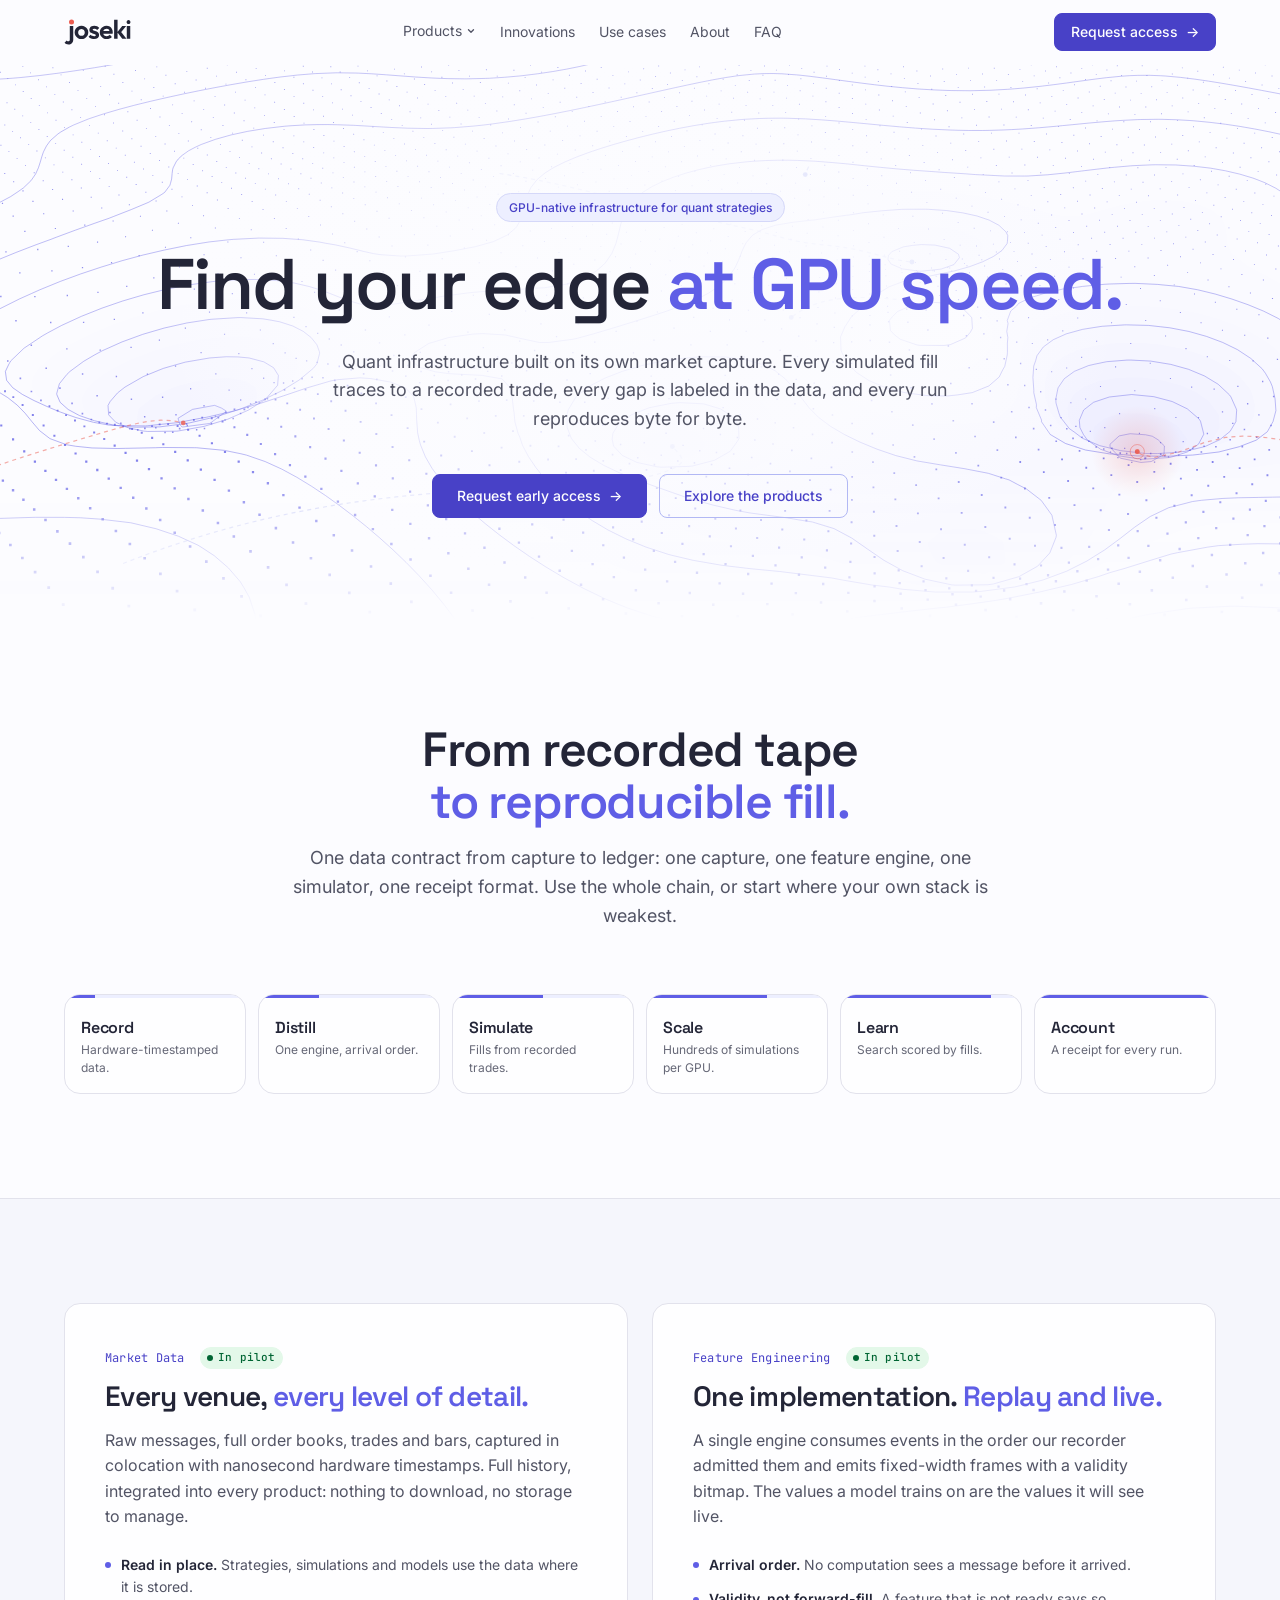
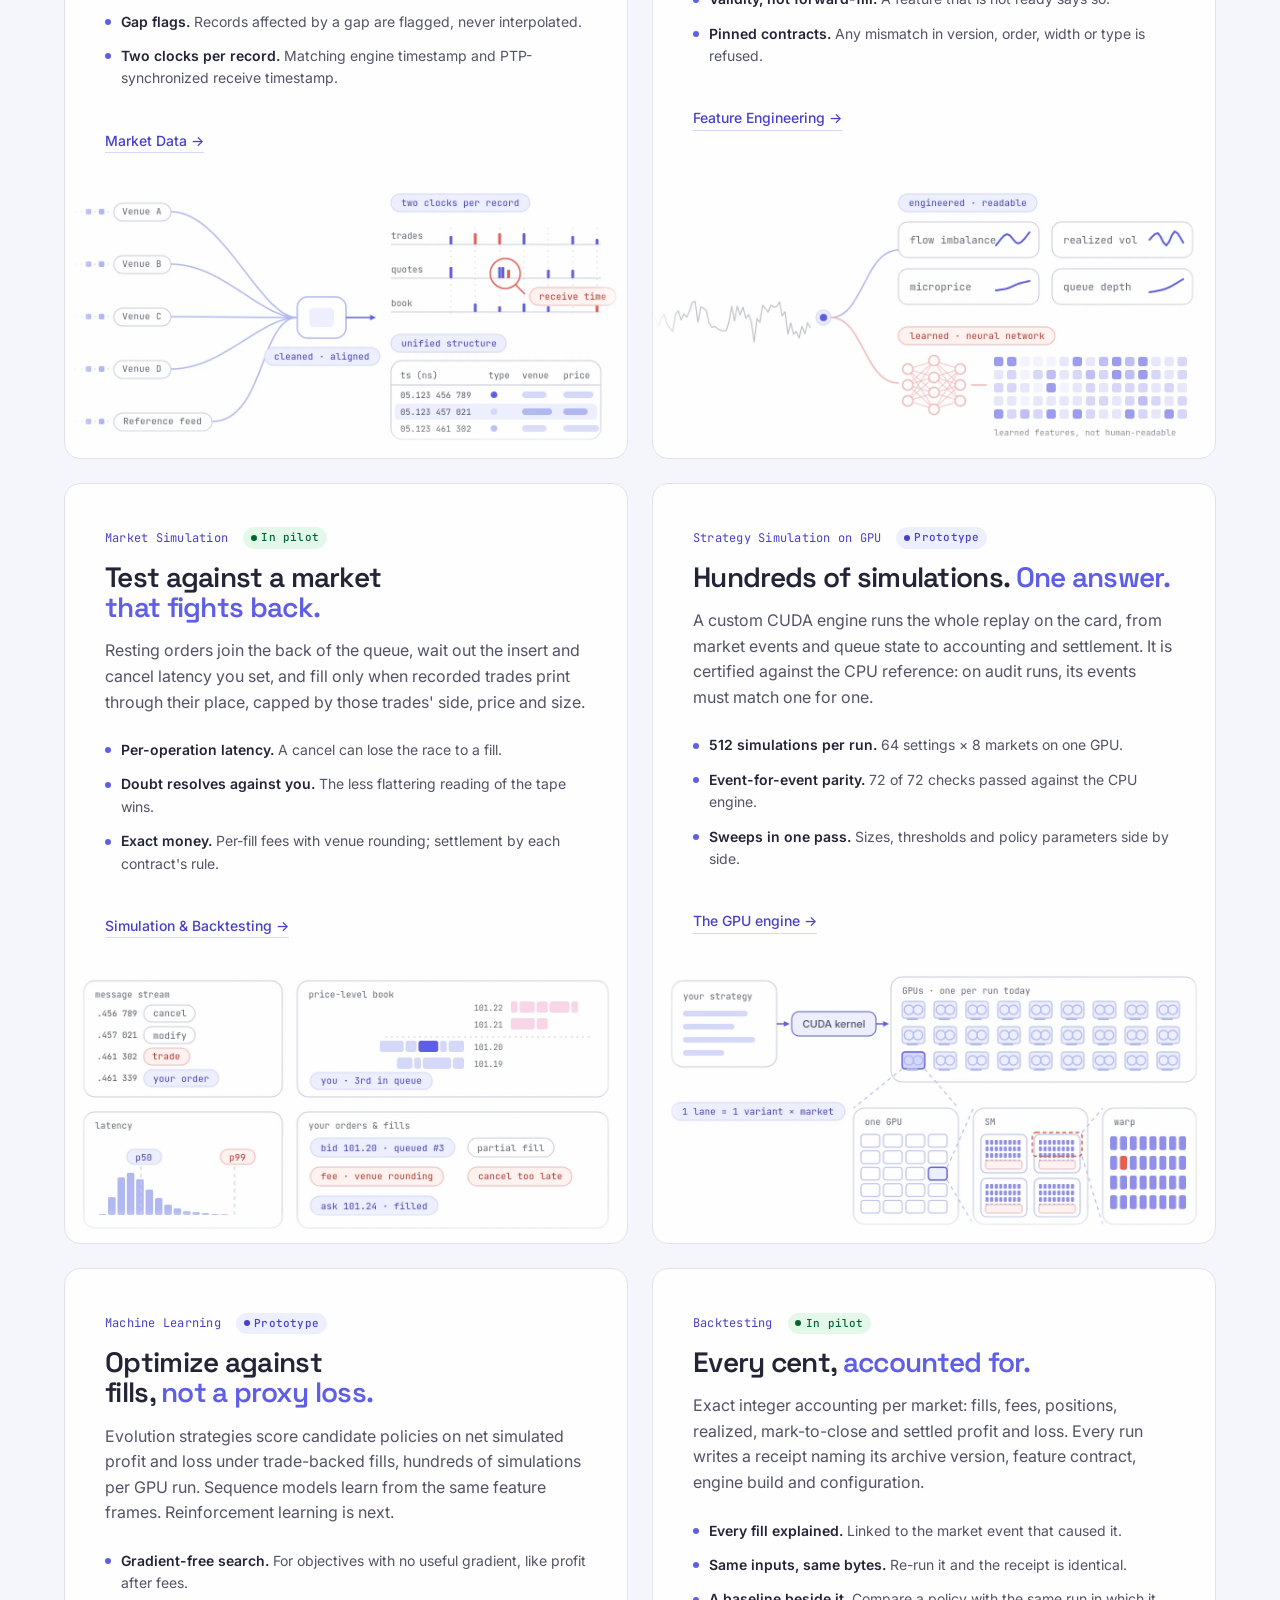
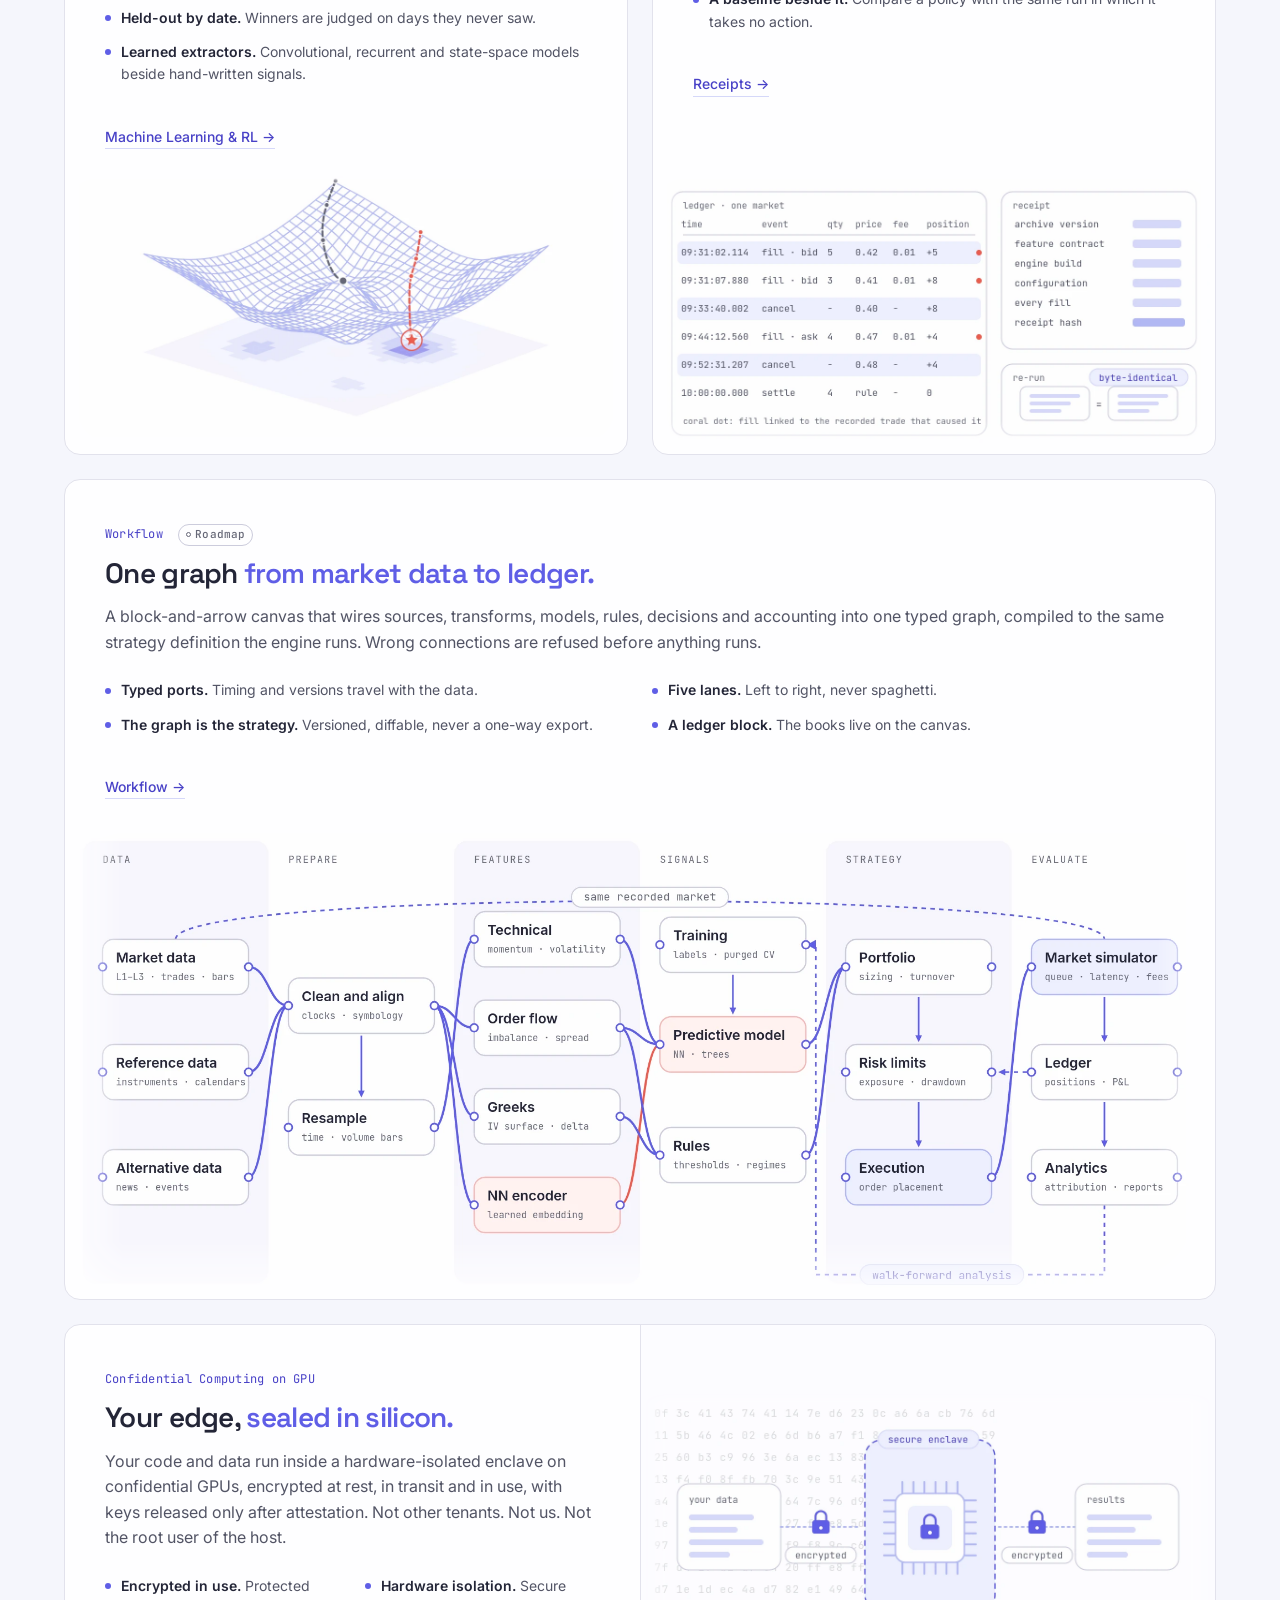
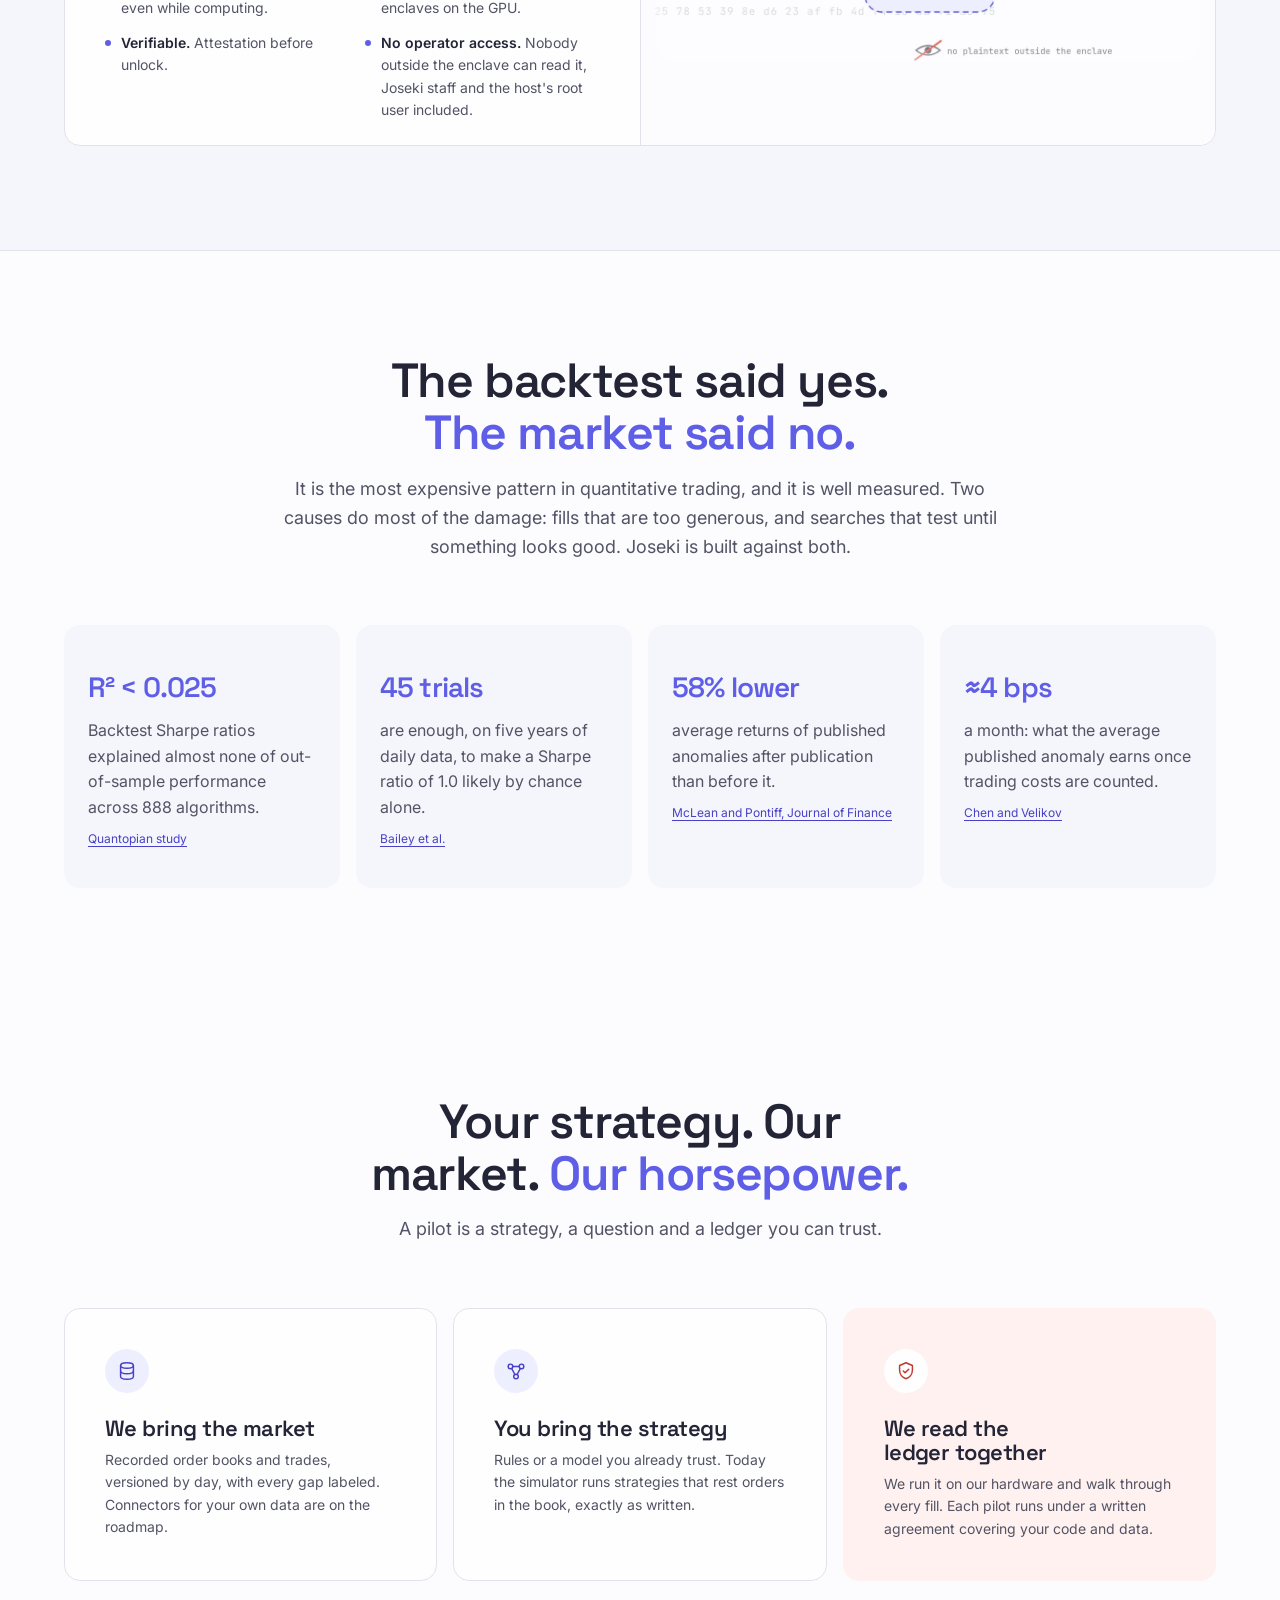
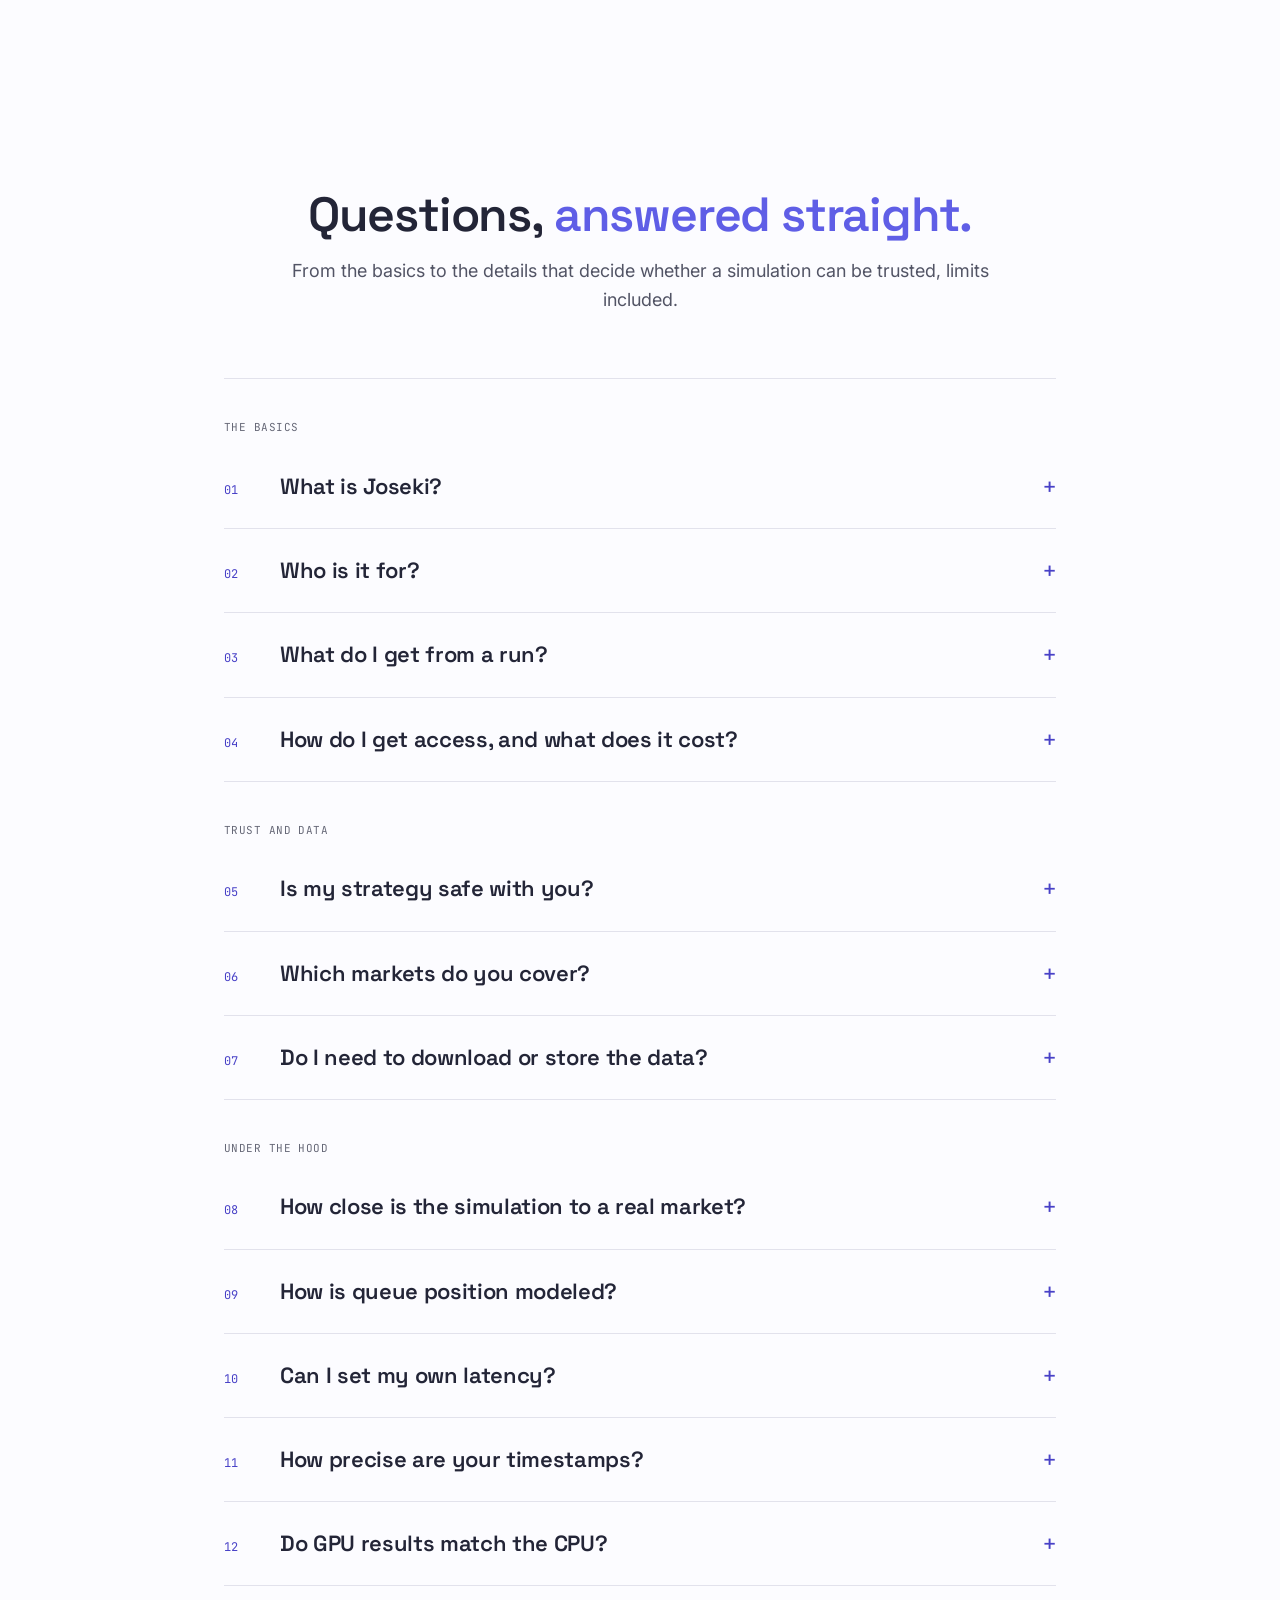
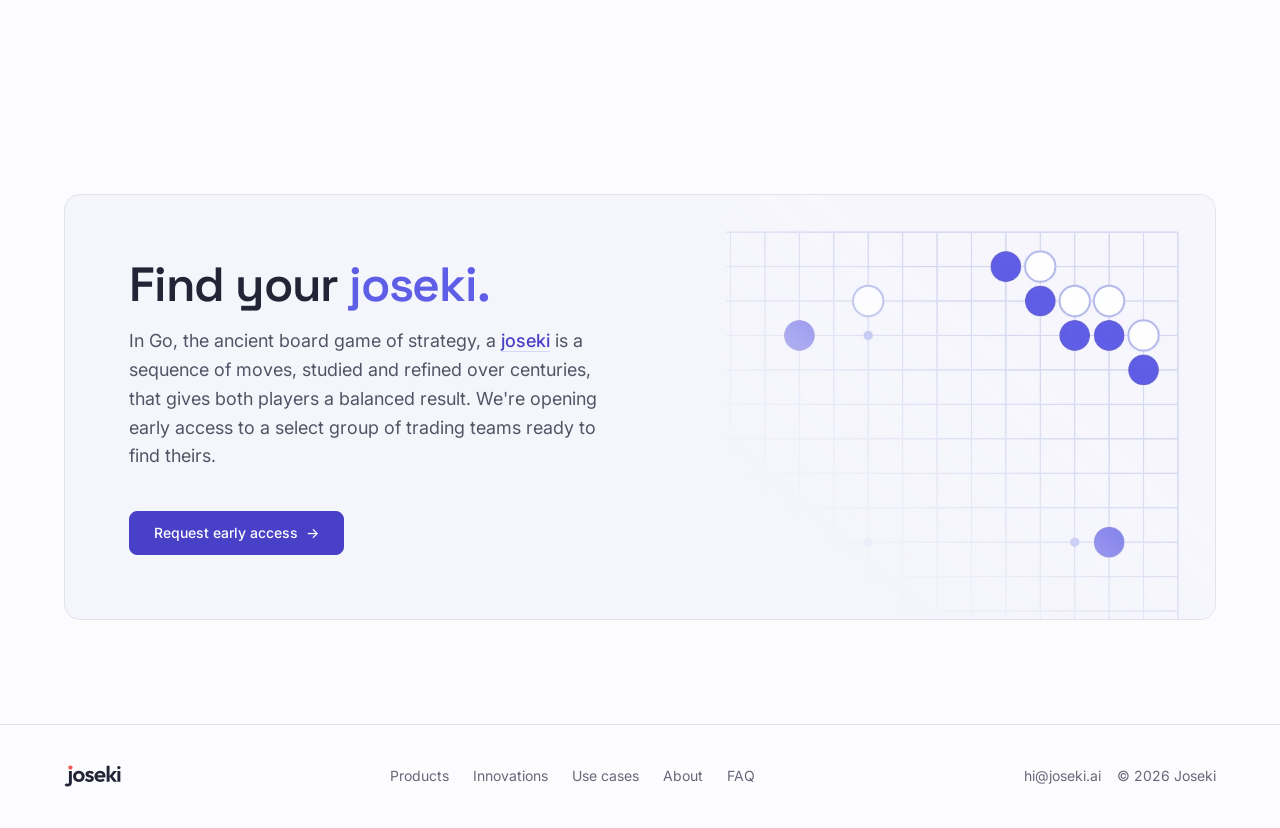
==== index.html @ 880a09c1 "Stylesheet and scripts carry version stamps so updates reach visitors at once" ====
<!DOCTYPE html>
<!-- Joseki marketing owns this static page. Local assets and navigation lead to
     the other site pages and an early-access email; no backend, account data, or trading. -->
<html lang="en">
<head>
  <meta charset="UTF-8" />
  <meta name="viewport" content="width=device-width, initial-scale=1" />
  <meta name="robots" content="noarchive" />
  <title>Joseki — Find your edge at GPU speed</title>
  <meta name="description" content="Quant infrastructure built on its own market capture. Every simulated fill traces to a recorded trade, every gap is labeled in the data, and every run reproduces byte for byte." />
  <link rel="preconnect" href="https://fonts.googleapis.com" />
  <link rel="preconnect" href="https://fonts.gstatic.com" crossorigin />
  <link rel="stylesheet" href="https://fonts.googleapis.com/css2?family=Space+Grotesk:wght@500;600;700&family=Inter:wght@400;500;600&family=JetBrains+Mono:wght@400;500&display=swap" />
  <link rel="stylesheet" href="/css/styles.css?v=44cb8eff" />
  <link rel="icon" href="/img/favicon-32.png?v=bb30afc0" sizes="32x32" type="image/png" />
  <link rel="icon" href="/img/favicon.svg?v=612ca15e" type="image/svg+xml" />
  <link rel="apple-touch-icon" href="/img/apple-touch-icon.png?v=7920d79d" />
</head>
<body>
  <header class="nav" id="nav" data-scrolled="false">
    <div class="wrap nav__row">
      <a class="brand" href="/" aria-label="Joseki home">
        <img class="brand__logo" src="/img/logo.svg?v=16c0c2ed" alt="Joseki" width="67" height="26" />
      </a>
      <nav aria-label="Primary">
        <ul class="nav__links" id="primaryLinks">
          <li class="nav__group" id="productsGroup">
            <button class="nav__menubtn" type="button" id="productsButton" aria-expanded="false" aria-controls="productsMenu">Products <svg class="nav__chev" viewBox="0 0 12 12" aria-hidden="true"><path d="M3 4.5l3 3 3-3"/></svg></button>
            <div class="nav__panel" id="productsMenu">
              <div class="nav__groups">
              <div class="nav__grp">
                <span class="nav__grphead">Data</span>
                <ul class="nav__sub">
                  <li><a href="/products/market-data/"><strong>Market Data</strong><span>Colocated capture, nanosecond timestamps, full history, integrated</span></a></li>
                </ul>
              </div>
              <div class="nav__grp nav__grp--engine">
                <span class="nav__grphead">Quant engine <span class="grptag">Innovations</span></span>
                <ul class="nav__sub">
                  <li><a href="/products/feature-engineering/"><strong>Feature Engineering</strong><span>Feature library, option analytics, learned features</span></a></li>
                  <li><a href="/products/simulation/"><strong>Simulation &amp; Backtesting</strong><span>Event-driven and order book simulation on CPU and GPU</span></a></li>
                  <li><a href="/products/machine-learning/"><strong>Machine Learning &amp; RL</strong><span>Managed training, search and RL environments</span></a></li>
                  <li><a href="/products/workflow/"><strong>Workflow</strong><span>Strategy pipelines as typed, versioned graphs</span></a></li>
                </ul>
              </div>
              </div>
              <a class="nav__all" href="/products/">All products <span class="arrow" aria-hidden="true">→</span></a>
            </div>
          </li>
          <li><a href="/innovations/">Innovations</a></li>
          <li><a href="/use-cases/">Use cases</a></li>
          <li><a href="/about/">About</a></li>
          <li><a href="/#faq">FAQ</a></li>
        </ul>
      </nav>
      <div class="nav__cta">
        <a class="btn btn--sm" href="/access/">Request access <span class="arrow" aria-hidden="true">→</span></a>
        <button class="nav__toggle" type="button" aria-label="Open menu" aria-expanded="false" aria-controls="primaryLinks" id="navToggle">
          <svg width="20" height="20" viewBox="0 0 24 24" fill="none" aria-hidden="true"><path d="M3 6h18M3 12h18M3 18h18" stroke="currentColor" stroke-width="1.8" stroke-linecap="round"/></svg>
        </button>
      </div>
    </div>
  </header>

  <main id="top">
    <!-- Hero · statement over a full-bleed background -->
    <section class="hero">
      <div class="hero__bg" aria-hidden="true"><img src="/img/herobg.webp?v=e2d26653" alt="" width="2000" height="1000" fetchpriority="high" decoding="async" /></div>
      <div class="wrap hero__text">
        <span class="badge">GPU-native infrastructure for quant strategies</span>
        <h1 class="hero__title">Find your edge <span class="hl">at GPU speed.</span></h1>
        <p class="hero__lede">Quant infrastructure built on its own market capture. Every simulated fill traces to a recorded trade, every gap is labeled in the data, and every run reproduces byte for byte.</p>
        <div class="hero__actions">
          <a class="btn" href="/access/">Request early access <span class="arrow" aria-hidden="true">→</span></a>
          <a class="btn btn--ghost" href="/products/">Explore the products</a>
        </div>
      </div>
    </section>

    <!-- How it works · boxed progress rail -->
    <section class="section wrap" id="journey">
      <div class="head">
        <h2>From recorded tape <span class="hl">to reproducible fill.</span></h2>
        <p>One data contract from capture to ledger: one capture, one feature engine, one simulator, one receipt format. Use the whole chain, or start where your own stack is weakest.</p>
      </div>
      <ol class="rail">
        <li class="rail__step"><a href="#data"><h3>Record</h3><p>Hardware-timestamped data.</p></a></li>
        <li class="rail__step"><a href="#features"><h3>Distill</h3><p>One engine, arrival order.</p></a></li>
        <li class="rail__step"><a href="#simulation"><h3>Simulate</h3><p>Fills from recorded trades.</p></a></li>
        <li class="rail__step"><a href="#strategy-gpu"><h3>Scale</h3><p>Hundreds of simulations per GPU.</p></a></li>
        <li class="rail__step"><a href="#learning"><h3>Learn</h3><p>Search scored by fills.</p></a></li>
        <li class="rail__step"><a href="#backtesting"><h3>Account</h3><p>A receipt for every run.</p></a></li>
      </ol>
    </section>

    <!-- Stages · bento of illustrated cards on a lavender band -->
    <section class="band" aria-label="Each step in detail">
      <div class="wrap bento">
        <article class="card card--6" id="data">
          <div class="card__text">
            <span class="card__label">Market Data <span class="chip chip--ready">In pilot</span></span>
            <h3>Every venue, <span class="hl">every level of detail.</span></h3>
            <p>Raw messages, full order books, trades and bars, captured in colocation with nanosecond hardware timestamps. Full history, integrated into every product: nothing to download, no storage to manage.</p>
            <ul class="points">
              <li><strong>Read in place.</strong> Strategies, simulations and models use the data where it is stored.</li>
              <li><strong>Gap flags.</strong> Records affected by a gap are flagged, never interpolated.</li>
              <li><strong>Two clocks per record.</strong> Matching engine timestamp and PTP-synchronized receive timestamp.</li>
            </ul>
            <p class="story__links"><a class="textlink" href="/products/market-data/">Market Data →</a></p>
          </div>
          <div class="card__art"><img src="/img/data.webp?v=cf436c7c" alt="" width="1200" height="600" loading="lazy" decoding="async" /></div>
        </article>

        <article class="card card--6" id="features">
          <div class="card__text">
            <span class="card__label">Feature Engineering <span class="chip chip--ready">In pilot</span></span>
            <h3>One implementation. <span class="hl">Replay and live.</span></h3>
            <p>A single engine consumes events in the order our recorder admitted them and emits fixed-width frames with a validity bitmap. The values a model trains on are the values it will see live.</p>
            <ul class="points">
              <li><strong>Arrival order.</strong> No computation sees a message before it arrived.</li>
              <li><strong>Validity, not forward-fill.</strong> A feature that is not ready says so.</li>
              <li><strong>Pinned contracts.</strong> Any mismatch in version, order, width or type is refused.</li>
            </ul>
            <p class="story__links"><a class="textlink" href="/products/feature-engineering/">Feature Engineering →</a></p>
          </div>
          <div class="card__art"><img src="/img/features.webp?v=06950886" alt="" width="1200" height="600" loading="lazy" decoding="async" /></div>
        </article>

        <article class="card card--6" id="simulation">
          <div class="card__text">
            <span class="card__label">Market Simulation <span class="chip chip--ready">In pilot</span></span>
            <h3>Test against a market <span class="hl">that fights back.</span></h3>
            <p>Resting orders join the back of the queue, wait out the insert and cancel latency you set, and fill only when recorded trades print through their place, capped by those trades' side, price and size.</p>
            <ul class="points">
              <li><strong>Per-operation latency.</strong> A cancel can lose the race to a fill.</li>
              <li><strong>Doubt resolves against you.</strong> The less flattering reading of the tape wins.</li>
              <li><strong>Exact money.</strong> Per-fill fees with venue rounding; settlement by each contract's rule.</li>
            </ul>
            <p class="story__links"><a class="textlink" href="/products/simulation/">Simulation &amp; Backtesting →</a></p>
          </div>
          <div class="card__art"><img src="/img/simulation.webp?v=7105caaf" alt="" width="1200" height="600" loading="lazy" decoding="async" /></div>
        </article>

        <article class="card card--6" id="strategy-gpu">
          <div class="card__text">
            <span class="card__label">Strategy Simulation on GPU <span class="chip chip--proto">Prototype</span></span>
            <h3>Hundreds of simulations. <span class="hl">One answer.</span></h3>
            <p>A custom CUDA engine runs the whole replay on the card, from market events and queue state to accounting and settlement. It is certified against the CPU reference: on audit runs, its events must match one for one.</p>
            <ul class="points">
              <li><strong>512 simulations per run.</strong> 64 settings × 8 markets on one GPU.</li>
              <li><strong>Event-for-event parity.</strong> 72 of 72 checks passed against the CPU engine.</li>
              <li><strong>Sweeps in one pass.</strong> Sizes, thresholds and policy parameters side by side.</li>
            </ul>
            <p class="story__links"><a class="textlink" href="/products/simulation/#speed">The GPU engine →</a></p>
          </div>
          <div class="card__art"><img src="/img/gpu.webp?v=807cf720" alt="" width="1200" height="600" loading="lazy" decoding="async" /></div>
        </article>

        <article class="card card--6" id="learning">
          <div class="card__text">
            <span class="card__label">Machine Learning <span class="chip chip--proto">Prototype</span></span>
            <h3>Optimize against fills, <span class="hl">not a proxy loss.</span></h3>
            <p>Evolution strategies score candidate policies on net simulated profit and loss under trade-backed fills, hundreds of simulations per GPU run. Sequence models learn from the same feature frames. Reinforcement learning is next.</p>
            <ul class="points">
              <li><strong>Gradient-free search.</strong> For objectives with no useful gradient, like profit after fees.</li>
              <li><strong>Held-out by date.</strong> Winners are judged on days they never saw.</li>
              <li><strong>Learned extractors.</strong> Convolutional, recurrent and state-space models beside hand-written signals.</li>
            </ul>
            <p class="story__links"><a class="textlink" href="/products/machine-learning/">Machine Learning &amp; RL →</a></p>
          </div>
          <div class="card__art"><img src="/img/learning.webp?v=104b4513" alt="" width="1200" height="600" loading="lazy" decoding="async" /></div>
        </article>

        <article class="card card--6" id="backtesting">
          <div class="card__text">
            <span class="card__label">Backtesting <span class="chip chip--ready">In pilot</span></span>
            <h3>Every cent, <span class="hl">accounted for.</span></h3>
            <p>Exact integer accounting per market: fills, fees, positions, realized, mark-to-close and settled profit and loss. Every run writes a receipt naming its archive version, feature contract, engine build and configuration.</p>
            <ul class="points">
              <li><strong>Every fill explained.</strong> Linked to the market event that caused it.</li>
              <li><strong>Same inputs, same bytes.</strong> Re-run it and the receipt is identical.</li>
              <li><strong>A baseline beside it.</strong> Compare a policy with the same run in which it takes no action.</li>
            </ul>
            <p class="story__links"><a class="textlink" href="/products/simulation/#accounting">Receipts →</a></p>
          </div>
          <div class="card__art"><img src="/img/backtest.webp?v=d7bbd80a" alt="" width="1200" height="600" loading="lazy" decoding="async" /></div>
        </article>

        <article class="card card--12" id="workflow">
          <div class="card__text">
            <span class="card__label">Workflow <span class="chip chip--roadmap">Roadmap</span></span>
            <h3>One graph <span class="hl">from market data to ledger.</span></h3>
            <p>A block-and-arrow canvas that wires sources, transforms, models, rules, decisions and accounting into one typed graph, compiled to the same strategy definition the engine runs. Wrong connections are refused before anything runs.</p>
            <ul class="points points--2">
              <li><strong>Typed ports.</strong> Timing and versions travel with the data.</li>
              <li><strong>Five lanes.</strong> Left to right, never spaghetti.</li>
              <li><strong>The graph is the strategy.</strong> Versioned, diffable, never a one-way export.</li>
              <li><strong>A ledger block.</strong> The books live on the canvas.</li>
            </ul>
            <p class="story__links"><a class="textlink" href="/products/workflow/">Workflow →</a></p>
          </div>
          <div class="card__art"><img src="/img/workflow.webp?v=5da1338d" alt="" width="2080" height="860" loading="lazy" decoding="async" /></div>
        </article>

        <article class="card card--12 card--split" id="security">
          <div class="card__text">
            <span class="card__label">Confidential Computing on GPU</span>
            <h3>Your edge, <span class="hl">sealed in silicon.</span></h3>
            <p>Your code and data run inside a hardware-isolated enclave on confidential GPUs, encrypted at rest, in transit and in use, with keys released only after attestation. Not other tenants. Not us. Not the root user of the host.</p>
            <ul class="points points--2">
              <li><strong>Encrypted in use.</strong> Protected even while computing.</li>
              <li><strong>Hardware isolation.</strong> Secure enclaves on the GPU.</li>
              <li><strong>Verifiable.</strong> Attestation before unlock.</li>
              <li><strong>No operator access.</strong> Nobody outside the enclave can read it, Joseki staff and the host's root user included.</li>
            </ul>
          </div>
          <div class="card__art"><img src="/img/secure.webp?v=973bf982" alt="" width="1200" height="600" loading="lazy" decoding="async" /></div>
        </article>
      </div>
    </section>

    <!-- Why backtests flatter · third-party evidence plus our own measurement -->
    <section class="section wrap" id="difference">
      <div class="head">
        <h2>The backtest said yes. <span class="hl">The market said no.</span></h2>
        <p>It is the most expensive pattern in quantitative trading, and it is well measured. Two causes do most of the damage: fills that are too generous, and searches that test until something looks good. Joseki is built against both.</p>
      </div>
      <dl class="facts facts--evidence">
        <div class="fact"><dt>R² &lt; 0.025</dt><dd>Backtest Sharpe ratios explained almost none of out-of-sample performance across 888 algorithms. <small><a href="https://quantpedia.com/quantopians-academic-paper-about-in-vs-out-of-sample-performance-of-trading-alg/">Quantopian study</a></small></dd></div>
        <div class="fact"><dt>45 trials</dt><dd>are enough, on five years of daily data, to make a Sharpe ratio of 1.0 likely by chance alone. <small><a href="https://www.davidhbailey.com/dhbpapers/overfit-tools-at.pdf">Bailey et al.</a></small></dd></div>
        <div class="fact"><dt>58% lower</dt><dd>average returns of published anomalies after publication than before it. <small><a href="https://doi.org/10.1111/jofi.12365">McLean and Pontiff, Journal of Finance</a></small></dd></div>
        <div class="fact"><dt>≈4 bps</dt><dd>a month: what the average published anomaly earns once trading costs are counted. <small><a href="https://www.federalreserve.gov/econres/feds/zeroing-in-on-the-expected-returns-of-anomalies.htm">Chen and Velikov</a></small></dd></div>
      </dl>
    </section>

    <!-- How a pilot works · three entry cards -->
    <section class="section wrap" id="byo">
      <div class="head">
        <h2>Your strategy. Our market. <span class="hl">Our horsepower.</span></h2>
        <p>A pilot is a strategy, a question and a ledger you can trust.</p>
      </div>
      <div class="entries">
        <div class="entry">
          <span class="entry__icon" aria-hidden="true">
            <svg viewBox="0 0 24 24"><ellipse cx="12" cy="6" rx="7" ry="3"/><path d="M5 6v12c0 1.7 3.1 3 7 3s7-1.3 7-3V6"/><path d="M5 12c0 1.7 3.1 3 7 3s7-1.3 7-3"/></svg>
          </span>
          <h3>We bring the market</h3>
          <p>Recorded order books and trades, versioned by day, with every gap labeled. Connectors for your own data are on the roadmap.</p>
        </div>
        <div class="entry">
          <span class="entry__icon" aria-hidden="true">
            <svg viewBox="0 0 24 24"><circle cx="6" cy="7" r="2.5"/><circle cx="18" cy="7" r="2.5"/><circle cx="12" cy="18" r="2.5"/><path d="M8.5 7h7M7.2 9.2l3.6 6.6M16.8 9.2l-3.6 6.6"/></svg>
          </span>
          <h3>You bring the strategy</h3>
          <p>Rules or a model you already trust. Today the simulator runs strategies that rest orders in the book, exactly as written.</p>
        </div>
        <div class="entry entry--warm">
          <span class="entry__icon" aria-hidden="true">
            <svg viewBox="0 0 24 24"><path d="M12 3l7 3v5c0 4.5-3 8.3-7 9.5-4-1.2-7-5-7-9.5V6z"/><path d="M9 12l2 2 4-4"/></svg>
          </span>
          <h3>We read the ledger together</h3>
          <p>We run it on our hardware and walk through every fill. Each pilot runs under a written agreement covering your code and data.</p>
        </div>
      </div>
    </section>

    <!-- FAQ · conversational, basic to advanced -->
    <section class="section wrap" id="faq">
      <div class="head">
        <h2>Questions, <span class="hl">answered straight.</span></h2>
        <p>From the basics to the details that decide whether a simulation can be trusted, limits included.</p>
      </div>
      <div class="faq">
        <span class="faq__level">The basics</span>
        <details>
          <summary>What is Joseki?</summary>
          <div class="faq__a">
            <p>Infrastructure for building and testing trading strategies: market data captured in colocation, a feature library, a market simulator configurable from the order book to daily bars, and managed machine learning, connected in one workflow.</p>
            <p>Joseki is software. We do not manage money, give investment advice or trade on customers' behalf.</p>
          </div>
        </details>
        <details>
          <summary>Who is it for?</summary>
          <div class="faq__a">
            <p>Quant teams across horizons: market makers and HFT desks, intraday and systematic portfolio traders, and machine-learning teams building trading models.</p>
          </div>
        </details>
        <details>
          <summary>What do I get from a run?</summary>
          <div class="faq__a">
            <p>A ledger per market: every order, fill, fee and position, with realized and unrealized profit and loss, every fill linked to the market event that caused it, a comparison with the same run taking no action, and for sweeps a ranked table of every setting. All of it is inspectable in the browser.</p>
            <p>Each run records the dataset versions, feature definition versions, configuration and build it used. Re-running the same inputs produces an identical result, byte for byte.</p>
          </div>
        </details>
        <details>
          <summary>How do I get access, and what does it cost?</summary>
          <div class="faq__a">
            <p>We are running a private pilot. Tell us what you trade and what you want to test, and we agree scope and terms with each team. During the pilot we run the jobs on our hardware, so there is nothing to install. <a href="/access/">Request access</a>.</p>
          </div>
        </details>

        <span class="faq__level">Trust and data</span>
        <details>
          <summary>Is my strategy safe with you?</summary>
          <div class="faq__a">
            <p>Customer workloads run on confidential GPUs inside a hardware-isolated enclave: CPU memory is encrypted by the processor, GPU memory sits in a protected region, and transfers between them are encrypted. Keys are released only after the enclave proves, by remote attestation, what it is running. Nobody outside the enclave can read the code or the data: not other tenants, not Joseki staff, not the root user of the host.</p>
            <p>Each pilot also runs under a written agreement: customer code and data are used only to run the customer's tests, never for our own trading, and are deleted on request.</p>
          </div>
        </details>
        <details>
          <summary>Which markets do you cover?</summary>
          <div class="faq__a">
            <p>Equities, futures, options, FX and event contracts, added venue by venue and recorded from the day each venue is added. Tell us the venues you need and we will tell you when they are ready.</p>
          </div>
        </details>
        <details>
          <summary>Do I need to download or store the data?</summary>
          <div class="faq__a">
            <p>No. Strategies, feature computations, simulations and training jobs read the data where it is stored, and history is retained and versioned on the platform. The SDK provides programmatic access for analysis.</p>
          </div>
        </details>

        <span class="faq__level">Under the hood</span>
        <details>
          <summary>How close is the simulation to a real market?</summary>
          <div class="faq__a">
            <p>Queue position, latency, fees, partial fills and market impact are models set per venue and per run, with conservative defaults. Every simulated fill is linked to the market event that caused it.</p>
          </div>
        </details>
        <details>
          <summary>How is queue position modeled?</summary>
          <div class="faq__a">
            <p>Where the venue publishes order-level data, an order takes its exact place in the queue. With price-level data, the queue position is estimated, back of the level by default, and advances only as trades consume the size ahead. The matching rule, FIFO or pro-rata, follows the venue.</p>
          </div>
        </details>
        <details>
          <summary>Can I set my own latency?</summary>
          <div class="faq__a">
            <p>Yes. Feed, order entry and order acknowledgement latencies are separate settings, fixed or sampled from measured distributions.</p>
          </div>
        </details>
        <details>
          <summary>How precise are your timestamps?</summary>
          <div class="faq__a">
            <p>Every record carries the matching engine timestamp and a receive timestamp taken in hardware on the network adapter, synchronized against a GPS clock source over PTP: nanosecond resolution, sub-microsecond accuracy to UTC.</p>
          </div>
        </details>
        <details>
          <summary>Do GPU results match the CPU?</summary>
          <div class="faq__a">
            <p>Yes. On the same inputs, the GPU engine and the CPU reference engine produce the same sequence of events. The GPU engine runs the full replay on the card, including queues, orders, accounting and settlement.</p>
          </div>
        </details>
      </div>
    </section>

    <!-- Final CTA · Go-board card -->
    <section class="section wrap" id="access">
      <div class="cta">
        <div class="cta__text">
          <h2>Find your <span class="hl">joseki.</span></h2>
          <p>In Go, the ancient board game of strategy, a <a class="textlink" href="https://en.wikipedia.org/wiki/Joseki">joseki</a> is a sequence of moves, studied and refined over centuries, that gives both players a balanced result. We're opening early access to a select group of trading teams ready to find theirs.</p>
          <div class="hero__actions">
            <a class="btn" href="/access/">Request early access <span class="arrow" aria-hidden="true">→</span></a>
          </div>
        </div>
        <div class="cta__art"><img src="/img/goban.webp?v=423a199f" alt="" width="760" height="640" loading="lazy" decoding="async" /></div>
      </div>
    </section>
  </main>

  <footer class="foot">
    <div class="wrap foot__row">
      <a class="brand brand--foot" href="/" aria-label="Joseki home">
        <img class="brand__logo" src="/img/logo.svg?v=16c0c2ed" alt="Joseki" width="57" height="22" />
      </a>
      <nav aria-label="Footer">
        <ul class="foot__links">
          <li><a href="/products/">Products</a></li>
          <li><a href="/innovations/">Innovations</a></li>
          <li><a href="/use-cases/">Use cases</a></li>
          <li><a href="/about/">About</a></li>
          <li><a href="/#faq">FAQ</a></li>
        </ul>
      </nav>
      <div class="foot__meta">
        <a href="mailto:hi@joseki.ai">hi@joseki.ai</a>
        <span>© 2026 Joseki</span>
      </div>
    </div>
  </footer>

  <script src="/js/app.js?v=12b68f65" defer></script>
  <script src="/js/hero-bg.js?v=89bb6f4d" defer></script>
</body>
</html>
---- css/styles.css ----
/* Website-owned layout: shared tokens and viewport/menu state style the static
 * marketing page. No application styles or runtime data dependencies.
 * Hallmark · pre-emit critique: P5 H5 E5 S5 R4 V4
 * genre: modern-minimal · macrostructure: Bento Grid · theme: studied-DNA
 * studied: yes · DNA-source: url + screenshot · observed: airy lavender paper, indigo primary, coral second, centred heads, illustrated bento cards
 * paper oklch(99.1% 0.004 285) · accent oklch(56% 0.2 278) · display Space Grotesk + body Inter (preserved) · mono JetBrains Mono
 * enrichment: Tier-B hand-built SVG per card (generated, static) · nav: N1b · footer: Ft2
 * tone: confident-technical · audience: trading teams + reviewers · use: request early access
 */
@import url("tokens.css");

*, *::before, *::after { box-sizing: border-box; }
html { -webkit-text-size-adjust: 100%; overflow-x: clip; scroll-behavior: smooth; }
@media (prefers-reduced-motion: reduce) { html { scroll-behavior: auto; } }

body {
  margin: 0;
  overflow-x: clip;
  background: var(--color-paper);
  color: var(--color-ink);
  font-family: var(--font-body);
  font-size: var(--text-base);
  line-height: 1.6;
  -webkit-font-smoothing: antialiased;
  text-rendering: optimizeLegibility;
}

h1, h2, h3, h4 {
  font-family: var(--font-display);
  font-weight: 600;
  font-style: normal;
  letter-spacing: -0.025em;
  line-height: 1.08;
  text-wrap: balance;
  overflow-wrap: anywhere;
  min-width: 0;
  margin: 0;
}
h1 .hl, h2 .hl, h3 .hl { color: var(--color-accent); }

p { margin: 0; }
a { color: inherit; }
[id] { scroll-margin-top: 5rem; }

.wrap {
  width: 100%;
  max-width: 76rem;
  margin-inline: auto;
  padding-inline: clamp(1rem, 4vw, 2rem);
}

/* ---------- Nav · N1b canonical three-section ---------- */
.nav {
  position: sticky;
  top: 0;
  z-index: 50;
  background: var(--color-paper-blur);
  backdrop-filter: saturate(1.4) blur(10px);
  border-bottom: var(--rule-hair) solid transparent;
  transition: border-color var(--dur-mid) var(--ease-out);
}
.nav[data-scrolled="true"] { border-bottom-color: var(--color-rule); }
.nav__row {
  display: flex;
  align-items: center;
  justify-content: space-between;
  gap: var(--space-lg);
  min-height: 64px;
}
.brand { display: inline-flex; align-items: center; text-decoration: none; }
.brand__logo { display: block; height: 26px; width: auto; }
.brand--foot .brand__logo { height: 22px; }
.nav__links {
  display: flex;
  align-items: center;
  gap: var(--space-lg);
  list-style: none;
  margin: 0; padding: 0;
}
.nav__links a {
  font-size: var(--text-sm);
  white-space: nowrap;
  color: var(--color-ink-2);
  text-decoration: none;
  padding: var(--space-2xs) 0;
  border-bottom: 1.5px solid transparent;
  transition: color var(--dur-fast) var(--ease-out), border-color var(--dur-fast) var(--ease-out);
}
.nav__links a:hover { color: var(--color-ink); border-bottom-color: var(--color-accent); }
.nav__links a:focus-visible { outline: 2px solid var(--color-focus); outline-offset: 3px; border-radius: 2px; }
.nav__cta { display: flex; align-items: center; gap: var(--space-sm); }

/* ---------- Products menu · disclosure panel under the nav ---------- */
.nav__group { position: relative; }
.nav__menubtn {
  display: inline-flex; align-items: center; gap: 0.35em;
  padding: var(--space-2xs) 0;
  font: inherit; font-size: var(--text-sm); white-space: nowrap;
  color: var(--color-ink-2); background: none; border: 0;
  border-bottom: 1.5px solid transparent;
  cursor: pointer;
  transition: color var(--dur-fast) var(--ease-out), border-color var(--dur-fast) var(--ease-out);
}
.nav__menubtn:hover, .nav[data-products-open="true"] .nav__menubtn { color: var(--color-ink); }
.nav__menubtn[aria-current="true"] { color: var(--color-ink); border-bottom-color: var(--color-accent); }
.nav__menubtn:focus-visible { outline: 2px solid var(--color-focus); outline-offset: 3px; border-radius: 2px; }
.nav__chev { width: 10px; height: 10px; fill: none; stroke: currentColor; stroke-width: 1.6; stroke-linecap: round; stroke-linejoin: round; transition: transform var(--dur-fast) var(--ease-out); }
.nav[data-products-open="true"] .nav__chev { transform: rotate(180deg); }
.nav__panel {
  display: none;
  position: absolute; top: calc(100% + 14px); left: -1.25rem; z-index: 60;
  width: min(44rem, calc(100vw - 2rem));
  padding: var(--space-sm);
  background: var(--color-surface);
  border: var(--rule-hair) solid var(--color-rule);
  border-radius: var(--radius-lg);
  box-shadow: var(--shadow-lift);
}
/* A bridge over the gap, so the pointer can travel from the button to the panel. */
.nav__panel::before { content: ""; position: absolute; left: 0; right: 0; top: -16px; height: 16px; }
.nav[data-products-open="true"] .nav__panel { display: block; }
@media (hover: hover) and (pointer: fine) and (min-width: 54.0625rem) {
  .nav__group:hover .nav__panel { display: block; }
  .nav__group:hover .nav__menubtn { color: var(--color-ink); }
}
.nav__groups { display: grid; grid-template-columns: minmax(0, 0.85fr) minmax(0, 1.75fr); gap: var(--space-xs); }
.nav__grp { padding: var(--space-xs); border-radius: var(--radius-md); background: var(--color-paper-2); }
.nav__grp--engine { background: var(--color-accent-ghost); }
.nav__grphead { display: block; padding: var(--space-xs) var(--space-md) var(--space-2xs); font-family: var(--font-mono); font-size: var(--text-2xs); letter-spacing: 0.1em; text-transform: uppercase; color: var(--color-ink-3); }
.nav__grp--engine .nav__grphead { color: var(--color-accent-2); }
.nav__sub { list-style: none; margin: 0; padding: 0; display: grid; grid-template-columns: minmax(0, 1fr); gap: 2px; }
.nav__grp--engine .nav__sub { grid-template-columns: repeat(2, minmax(0, 1fr)); }
.nav__links .nav__sub a {
  display: grid; gap: 2px; align-content: start;
  padding: var(--space-sm) var(--space-md);
  white-space: normal; border-bottom: 0; border-radius: var(--radius-md);
}
.nav__links .nav__sub a:hover, .nav__links .nav__sub a[aria-current="page"] { background: var(--color-surface); box-shadow: var(--shadow-soft); }
.nav__sub strong { font-family: var(--font-display); font-size: var(--text-sm); font-weight: 600; color: var(--color-ink); white-space: nowrap; }
.nav__sub span { font-size: var(--text-xs); line-height: 1.45; color: var(--color-ink-3); }
.nav__links .nav__all {
  display: flex; align-items: center; gap: var(--space-xs);
  margin-top: var(--space-2xs); padding: var(--space-sm) var(--space-md);
  border-top: var(--rule-hair) solid var(--color-rule); border-bottom: 0;
  color: var(--color-accent-2); font-weight: 500;
}
.nav__toggle { display: none; }

/* ---------- Buttons · 8 states ---------- */
.btn {
  --_bg: var(--color-accent-2);
  --_fg: var(--color-surface);
  display: inline-flex;
  align-items: center;
  justify-content: center;
  gap: var(--space-xs);
  min-height: 44px;
  padding: 0 var(--space-lg);
  font-family: var(--font-body);
  font-size: var(--text-sm);
  font-weight: 500;
  white-space: nowrap;
  text-decoration: none;
  color: var(--_fg);
  background: var(--_bg);
  border: 1.5px solid var(--_bg);
  border-radius: var(--radius-md);
  cursor: pointer;
  transition: transform var(--dur-fast) var(--ease-out), background-color var(--dur-fast) var(--ease-out), border-color var(--dur-fast) var(--ease-out), opacity var(--dur-fast) var(--ease-out);
}
.btn:hover, .btn.is-hover { background: var(--color-ink); border-color: var(--color-ink); }
.btn:focus-visible, .btn.is-focus { outline: 2px solid var(--color-focus); outline-offset: 2px; }
.btn:active, .btn.is-active { transform: translateY(1px); }
.btn[disabled], .btn.is-disabled { opacity: 0.5; cursor: not-allowed; }
.btn[data-state="loading"] { color: transparent; position: relative; pointer-events: none; }
.btn[data-state="loading"]::after {
  content: ""; position: absolute; width: 16px; height: 16px;
  border: 2px solid var(--color-surface); border-top-color: transparent; border-radius: 50%;
  animation: spin 0.7s linear infinite;
}
.btn[data-state="error"] { background: var(--color-err); border-color: var(--color-err); }
.btn[data-state="success"] { background: var(--color-ok); border-color: var(--color-ok); }
@keyframes spin { to { transform: rotate(360deg); } }
@media (prefers-reduced-motion: reduce) { .btn[data-state="loading"]::after { animation-duration: 1.6s; } }

.btn--ghost {
  --_bg: transparent;
  --_fg: var(--color-accent-2);
  border-color: var(--color-accent-soft);
}
.btn--ghost:hover, .btn--ghost.is-hover { background: var(--color-accent-ghost); border-color: var(--color-accent); color: var(--color-accent-2); }
.btn--sm { min-height: 38px; padding: 0 var(--space-md); }

.arrow { transition: transform var(--dur-fast) var(--ease-out); }
.btn:hover .arrow, .btn.is-hover .arrow { transform: translateX(3px); }

/* ---------- Hero · statement over a full-bleed background ---------- */
.hero {
  position: relative; isolation: isolate; overflow: hidden;
  padding-block: clamp(4.5rem, 10vw, 8rem) clamp(4rem, 8vw, 6.5rem);
}
.hero__bg { position: absolute; inset: 0; z-index: -1; }
.hero__bg img, .hero__bg canvas {
  position: absolute; inset: 0; display: block;
  width: 100%; height: 100%; object-fit: cover; object-position: center;
  -webkit-mask-image: linear-gradient(to bottom, var(--color-ink) 72%, transparent);
  mask-image: linear-gradient(to bottom, var(--color-ink) 72%, transparent);
}
/* The live 3D canvas (js/hero-bg.js) replaces the still image once it is drawing. */
.hero__bg.is-live img { visibility: hidden; }
/* A soft veil keeps the headline crisp while the background stays visible around it. */
.hero__bg::after {
  content: ""; position: absolute; inset: 0;
  background: radial-gradient(ellipse 46% 58% at 50% 46%, var(--color-paper-blur) 0%, var(--color-paper-blur) 45%, transparent 82%);
}
.hero__text { max-width: 76rem; margin-inline: auto; text-align: center; }
.badge {
  display: inline-flex; align-items: center;
  padding: var(--space-2xs) var(--space-sm);
  font-size: var(--text-xs); font-weight: 500;
  color: var(--color-accent-2);
  background: var(--color-accent-ghost);
  border: var(--rule-hair) solid var(--color-accent-mist);
  border-radius: var(--radius-pill);
}
/* One line at every width: the size follows the viewport so the headline never wraps. */
.hero__title { font-size: min(var(--text-display), 5.6vw); white-space: nowrap; margin-top: var(--space-lg); }
.hero__lede {
  margin: var(--space-lg) auto 0;
  max-width: 58ch;
  font-size: var(--text-lg);
  color: var(--color-ink-2);
}
.hero__actions { display: flex; flex-wrap: wrap; gap: var(--space-sm); margin-top: var(--space-xl); }
.hero__text .hero__actions { justify-content: center; }

/* ---------- Section scaffolding · centred heads, one coloured keyword ---------- */
.section { padding-block: var(--space-3xl); }
.head { max-width: 46rem; margin: 0 auto var(--space-2xl); text-align: center; }
.head h2 { font-size: var(--text-4xl); }
.head p { margin-top: var(--space-md); color: var(--color-ink-2); font-size: var(--text-lg); }

/* ---------- How it works rail · boxed steps with a filling progress bar ---------- */
.rail { display: grid; grid-template-columns: repeat(6, minmax(0, 1fr)); gap: var(--space-sm); list-style: none; margin: 0; padding: 0; }
.rail__step:nth-child(1) { --p: 16.66%; }
.rail__step:nth-child(2) { --p: 33.33%; }
.rail__step:nth-child(3) { --p: 50%; }
.rail__step:nth-child(4) { --p: 66.66%; }
.rail__step:nth-child(5) { --p: 83.33%; }
.rail__step:nth-child(6) { --p: 100%; }
.rail__step a {
  position: relative; display: flex; flex-direction: column; gap: var(--space-2xs);
  height: 100%;
  padding: var(--space-lg) var(--space-md) var(--space-md);
  text-decoration: none;
  background: var(--color-surface);
  border: var(--rule-hair) solid var(--color-rule);
  border-radius: var(--radius-lg);
  overflow: hidden;
  transition: border-color var(--dur-fast) var(--ease-out);
}
.rail__step a::before, .rail__step a::after { content: ""; position: absolute; top: 0; left: 0; height: 3px; }
.rail__step a::before { width: 100%; background: var(--color-accent-ghost); }
.rail__step a::after { width: var(--p); background: var(--color-accent); }
.rail__step a:hover { border-color: var(--color-accent-soft); }
.rail__step a:focus-visible { outline: 2px solid var(--color-focus); outline-offset: 2px; }
.rail__step h3 { font-size: var(--text-base); letter-spacing: -0.015em; }
.rail__step p { font-size: var(--text-xs); color: var(--color-ink-3); line-height: 1.5; }

/* ---------- Bento · illustrated cards on a lavender band ---------- */
.band {
  background: var(--color-paper-2);
  border-block: var(--rule-hair) solid var(--color-rule);
  padding-block: var(--space-3xl);
}
.bento { display: grid; grid-template-columns: repeat(12, minmax(0, 1fr)); gap: var(--space-lg); }
.card {
  grid-column: span 12;
  display: flex; flex-direction: column;
  min-width: 0;
  background: var(--color-surface);
  border: var(--rule-hair) solid var(--color-rule);
  border-radius: var(--radius-lg);
  overflow: hidden;
  transition: border-color var(--dur-mid) var(--ease-out);
}
.card:hover { border-color: var(--color-rule-2); }
.card--6 { grid-column: span 6; }
.card__text { padding: var(--space-xl) var(--space-xl) var(--space-lg); }
.card__label { font-family: var(--font-mono); font-size: var(--text-xs); color: var(--color-accent-2); letter-spacing: 0.02em; }
.card h3 { font-size: var(--text-2xl); margin-top: var(--space-sm); }
.card__text > p { margin-top: var(--space-md); color: var(--color-ink-2); }
.points { list-style: none; margin: var(--space-lg) 0 0; padding: 0; display: grid; gap: var(--space-sm); font-size: var(--text-sm); color: var(--color-ink-2); }
.points--2 { grid-template-columns: repeat(2, minmax(0, 1fr)); column-gap: var(--space-lg); }
.points li { position: relative; padding-left: var(--space-md); }
.points li::before {
  content: ""; position: absolute; left: 0; top: 0.6em;
  width: 6px; height: 6px; border-radius: 50%;
  background: var(--color-accent);
}
.points strong { color: var(--color-ink); font-weight: 600; }
.card__art { margin-top: auto; }
.card--split { display: grid; grid-template-columns: minmax(0, 1fr) minmax(0, 1fr); }
.card--split .card__art { margin: 0; border-left: var(--rule-hair) solid var(--color-rule); background: var(--color-paper); }

/* ---------- Illustrations · WebP files rendered by tools/render_art.py on the surface they sit on ---------- */
.card__art img, .cta__art img { display: block; width: 100%; height: auto; }
/* Card art dissolves into the card: soft side and top edges, a longer fade at the bottom. */
.card__art img {
  --_fade-x: linear-gradient(to right, transparent, var(--color-ink) 5%, var(--color-ink) 95%, transparent);
  --_fade-y: linear-gradient(to bottom, transparent, var(--color-ink) 4%, var(--color-ink) 88%, transparent);
  -webkit-mask-image: var(--_fade-x), var(--_fade-y);
  -webkit-mask-composite: source-in;
  mask-image: var(--_fade-x), var(--_fade-y);
  mask-composite: intersect;
}
.card--split .card__art { display: flex; align-items: center; }
.cta__art img { height: 100%; object-fit: cover; object-position: right top; }
/* The board dissolves from the bottom-left corner: the top-right half stays fully visible. */
.cta__art img {
  -webkit-mask-image: linear-gradient(to top right, transparent 18%, var(--color-ink) 62%);
  mask-image: linear-gradient(to top right, transparent 18%, var(--color-ink) 62%);
}

/* ---------- Why Joseki · word-led fact boxes ---------- */
.facts { display: grid; grid-template-columns: repeat(4, minmax(0, 1fr)); gap: var(--space-md); margin: 0; }
.fact {
  padding: var(--space-xl) var(--space-lg);
  background: var(--color-paper-2);
  border-radius: var(--radius-lg);
}
.fact dt { font-family: var(--font-display); font-size: var(--text-3xl); font-weight: 600; letter-spacing: -0.03em; color: var(--color-accent); }
.fact dd { margin: var(--space-xs) 0 0; color: var(--color-ink-2); }

/* ---------- Bring your own · entry cards ---------- */
.entries { display: grid; grid-template-columns: repeat(3, minmax(0, 1fr)); gap: var(--space-md); }
.entry {
  padding: var(--space-xl);
  background: var(--color-surface);
  border: var(--rule-hair) solid var(--color-rule);
  border-radius: var(--radius-lg);
}
.entry__icon {
  display: inline-flex; align-items: center; justify-content: center;
  width: 44px; height: 44px; border-radius: 50%;
  background: var(--color-accent-ghost);
}
.entry__icon svg { width: 22px; height: 22px; fill: none; stroke: var(--color-accent-2); stroke-width: 1.6; stroke-linecap: round; stroke-linejoin: round; }
.entry h3 { font-size: var(--text-xl); margin-top: var(--space-lg); }
.entry p { margin-top: var(--space-xs); color: var(--color-ink-2); font-size: var(--text-sm); }
.entry--warm { background: var(--color-coral-ghost); border-color: var(--color-coral-ghost); }
.entry--warm .entry__icon { background: var(--color-surface); }
.entry--warm .entry__icon svg { stroke: var(--color-coral-2); }

/* ---------- Final CTA · Go-board card ---------- */
.cta {
  display: grid; grid-template-columns: minmax(0, 1.15fr) minmax(0, 0.85fr);
  background: var(--color-paper-2);
  border: var(--rule-hair) solid var(--color-rule);
  border-radius: var(--radius-lg);
  overflow: hidden;
}
.cta__text { padding: clamp(2rem, 5vw, 4rem); }
.cta h2 { font-size: var(--text-4xl); }
.cta p { margin-top: var(--space-md); color: var(--color-ink-2); font-size: var(--text-lg); max-width: 44ch; }
.cta__art { min-height: 300px; }

/* ---------- Footer · Ft2 inline single line ---------- */
.foot { border-top: var(--rule-hair) solid var(--color-rule); padding-block: var(--space-xl); }
.foot__row {
  display: flex; flex-wrap: wrap; align-items: center; gap: var(--space-md);
  justify-content: space-between;
  font-size: var(--text-sm); color: var(--color-ink-3);
}
.foot__meta { display: flex; flex-wrap: wrap; gap: var(--space-md); }
.foot__meta a { text-decoration: none; }
.foot__meta a:hover { color: var(--color-ink); text-decoration: underline; }
.foot__meta a:focus-visible { outline: 2px solid var(--color-focus); outline-offset: 2px; border-radius: 2px; }

/* ---------- Responsive ---------- */
@media (max-width: 60rem) {
  .card--6 { grid-column: span 12; }
  .card--split { grid-template-columns: minmax(0, 1fr); }
  .card--split .card__art { border-left: 0; border-top: var(--rule-hair) solid var(--color-rule); }
  .rail { grid-template-columns: repeat(3, minmax(0, 1fr)); }
  .facts { grid-template-columns: repeat(2, minmax(0, 1fr)); }
  .entries { grid-template-columns: minmax(0, 1fr); }
  .cta { grid-template-columns: minmax(0, 1fr); }
  .cta__art { min-height: 220px; }
}
/* Five primary links need the menu button below this width. */
@media (max-width: 54rem) {
  .nav__row { display: grid; grid-template-columns: auto minmax(0, 1fr); gap: 0 var(--space-xs); }
  .nav__cta { justify-self: end; }
  .nav__row > nav { grid-column: 1 / -1; grid-row: 2; }
  .nav__links { flex-direction: column; align-items: stretch; gap: 0; padding-block: var(--space-xs); }
  .nav__links a { display: flex; align-items: center; min-height: 44px; }
  .nav[data-menu-ready="true"] .nav__row > nav { display: none; }
  .nav[data-menu-open="true"] .nav__row > nav { display: block; }
  .nav[data-menu-ready="true"] .nav__toggle {
    display: inline-flex; align-items: center; justify-content: center;
    min-width: 44px; min-height: 44px; border: var(--rule-hair) solid var(--color-rule-2);
    border-radius: var(--radius-sm); background: var(--color-surface); cursor: pointer;
  }
  .nav__toggle:focus-visible { outline: 2px solid var(--color-focus); outline-offset: 2px; }
  .nav__cta .btn--sm { min-height: 44px; }
  .nav__menubtn { width: 100%; min-height: 44px; justify-content: space-between; border-bottom: 0; }
  .nav__panel { position: static; width: auto; padding: 0 0 var(--space-xs) var(--space-md); border: 0; border-radius: 0; box-shadow: none; background: none; }
  .nav__panel::before { display: none; }
  .nav__groups { grid-template-columns: minmax(0, 1fr); }
  .nav__grp, .nav__grp--engine { background: none; padding: 0; }
  .nav__grp--engine .nav__sub { grid-template-columns: minmax(0, 1fr); }
  .nav__links .nav__sub a { padding: var(--space-xs) var(--space-sm); min-height: 44px; }
}
@media (max-width: 40rem) {
  .rail { grid-template-columns: repeat(2, minmax(0, 1fr)); }
  .points--2 { grid-template-columns: minmax(0, 1fr); }
  .facts { grid-template-columns: minmax(0, 1fr); }
  .card__text { padding: var(--space-lg); }
  .hero__actions .btn, .cta .btn { width: 100%; }
}

/* ==========================================================================
 * Inner pages · same tokens and voice as the home page (design.md).
 * Product = Workbench, Technology = Split Studio, Research and legal = Long
 * Document, Company = Letter, Access = inline form. Shared nav and footer.
 * ========================================================================== */

.nav__links a[aria-current="page"] { color: var(--color-ink); border-bottom-color: var(--color-accent); }

/* ---------- Page head · left-aligned statement on a lattice band ---------- */
.page-head {
  position: relative; isolation: isolate;
  padding-block: clamp(3.5rem, 8vw, 6rem) clamp(2.5rem, 6vw, 4rem);
  background:
    radial-gradient(circle at 1px 1px, var(--color-accent-mist) 1px, transparent 1.4px) 0 0 / 22px 22px,
    var(--color-paper-2);
  border-bottom: var(--rule-hair) solid var(--color-rule);
}
.page-head::after {
  content: ""; position: absolute; inset: 0; z-index: -1;
  background: linear-gradient(to right, var(--color-paper-2) 30%, transparent);
}
.page-head > .wrap { position: relative; z-index: 1; }
.eyebrow { font-family: var(--font-mono); font-size: var(--text-xs); color: var(--color-accent-2); letter-spacing: 0.02em; }
.page-head h1 { font-size: var(--text-display-s); margin-top: var(--space-md); max-width: 24ch; }
.page-head .lede { margin-top: var(--space-lg); max-width: 60ch; font-size: var(--text-lg); color: var(--color-ink-2); }
.page-head .hero__actions { margin-top: var(--space-xl); }

.head--left { margin-inline: 0; text-align: left; }
.section--tight { padding-block: var(--space-2xl); }

/* ---------- To confirm · facts only the founder can supply ---------- */

/* ---------- Status chips · Live / Pilot / Roadmap ---------- */
.chip {
  display: inline-flex; align-items: center; gap: 0.4em;
  padding: 0.1em 0.6em;
  font-family: var(--font-mono); font-size: var(--text-2xs); font-weight: 500;
  white-space: nowrap; letter-spacing: 0.02em;
  border-radius: var(--radius-pill);
  border: var(--rule-hair) solid currentColor;
}
.chip::before { content: ""; width: 6px; height: 6px; border-radius: 50%; background: currentColor; }
.chip--ready { color: var(--color-ok-2); background: var(--color-ok-ghost); border-color: var(--color-ok-ghost); }
.chip--proto { color: var(--color-accent-2); background: var(--color-accent-ghost); border-color: var(--color-accent-ghost); }
.chip--roadmap { color: var(--color-ink-3); background: transparent; border-color: var(--color-rule-2); }
.chip--roadmap::before { background: transparent; border: 1.5px solid currentColor; width: 5px; height: 5px; }

/* ---------- Spec sheet · F3 tabular rows with hairlines ---------- */
.spec { width: 100%; border-collapse: collapse; font-size: var(--text-sm); }
.spec caption { text-align: left; font-family: var(--font-mono); font-size: var(--text-xs); color: var(--color-ink-3); padding-bottom: var(--space-sm); }
.spec th, .spec td { text-align: left; vertical-align: top; padding: var(--space-md) var(--space-md) var(--space-md) 0; border-top: var(--rule-hair) solid var(--color-rule); }
.spec thead th { font-family: var(--font-mono); font-size: var(--text-2xs); font-weight: 500; color: var(--color-ink-3); border-top: 0; padding-top: 0; }
.spec tbody th { font-family: var(--font-display); font-size: var(--text-base); font-weight: 600; color: var(--color-ink); width: 24%; }
.spec td { color: var(--color-ink-2); }
.spec--status td:last-child { width: 1%; white-space: nowrap; padding-right: 0; }
.tnum { font-variant-numeric: tabular-nums; }

/* ---------- Steps · F4 numbered workflow ---------- */
.steps { list-style: none; margin: 0; padding: 0; display: grid; gap: var(--space-md); counter-reset: step; }
.step {
  display: grid; grid-template-columns: 4.5rem minmax(0, 1fr) minmax(0, 0.9fr); gap: var(--space-lg);
  padding: var(--space-xl);
  background: var(--color-surface);
  border: var(--rule-hair) solid var(--color-rule);
  border-radius: var(--radius-lg);
  counter-increment: step;
}
.step::before {
  content: counter(step, decimal-leading-zero);
  font-family: var(--font-mono); font-size: var(--text-sm); color: var(--color-accent-2);
  padding-top: 0.3em;
}
.step h3 { font-size: var(--text-xl); }
.step p { margin-top: var(--space-xs); color: var(--color-ink-2); }
.io { margin: 0; display: grid; gap: var(--space-sm); font-size: var(--text-sm); align-content: start; }
.io div { padding: var(--space-sm) var(--space-md); background: var(--color-paper-2); border-radius: var(--radius-md); }
.io dt { font-family: var(--font-mono); font-size: var(--text-2xs); color: var(--color-ink-3); }
.io dd { margin: var(--space-2xs) 0 0; color: var(--color-ink); }

/* ---------- Screenshots · real captures in a hairline figure ---------- */
.shot { margin: 0; }
.shot img { display: block; width: 100%; height: auto; border: var(--rule-hair) solid var(--color-rule-2); border-radius: var(--radius-md); background: var(--color-surface); box-shadow: var(--shadow-soft); }
.shot figcaption { margin-top: var(--space-sm); font-size: var(--text-sm); color: var(--color-ink-3); }
.shot figcaption strong { color: var(--color-ink); font-weight: 600; }
.shot--todo .shot__frame {
  display: grid; place-items: center; aspect-ratio: 16 / 9; padding: var(--space-xl);
  text-align: center; font-family: var(--font-mono); font-size: var(--text-xs); color: var(--color-warn-2);
  background: repeating-linear-gradient(135deg, var(--color-warn-ghost) 0 12px, var(--color-surface) 12px 24px);
  border: 1.5px dashed var(--color-warn); border-radius: var(--radius-md);
}
.gallery { display: grid; grid-template-columns: repeat(2, minmax(0, 1fr)); gap: var(--space-xl) var(--space-lg); }
.gallery .shot--wide { grid-column: 1 / -1; }

/* ---------- Split rows · text on one side, proof on the other ---------- */
.splits { display: grid; gap: var(--space-3xl); }
.split { display: grid; grid-template-columns: minmax(0, 1fr) minmax(0, 1fr); gap: clamp(2rem, 5vw, 4.5rem); align-items: center; }
.split:nth-child(even) > .split__text { order: 2; }
.split__text h2 { font-size: var(--text-3xl); margin-top: var(--space-sm); }
.split__text > p { margin-top: var(--space-md); color: var(--color-ink-2); }
.split__text .points { margin-top: var(--space-lg); }
.proof {
  padding: var(--space-xl);
  background: var(--color-paper-2);
  border: var(--rule-hair) solid var(--color-rule);
  border-radius: var(--radius-lg);
}
.proof > .card__art { margin: calc(var(--space-xl) * -1); margin-bottom: 0; }
.proof__title { font-family: var(--font-mono); font-size: var(--text-xs); color: var(--color-ink-3); }
.measures { margin: var(--space-md) 0 0; display: grid; gap: var(--space-md); }
.measure { display: grid; grid-template-columns: minmax(0, 8.5rem) minmax(0, 1fr); gap: var(--space-md); align-items: baseline; padding-top: var(--space-md); border-top: var(--rule-hair) solid var(--color-rule-2); }
.measure dt { font-family: var(--font-display); font-size: var(--text-2xl); font-weight: 600; letter-spacing: -0.02em; color: var(--color-accent-2); font-variant-numeric: tabular-nums; }
.measure dd { margin: 0; font-size: var(--text-sm); color: var(--color-ink-2); }
.proof__note { margin-top: var(--space-lg); font-size: var(--text-xs); color: var(--color-ink-3); }

/* ---------- Pipeline diagram · one line from capture to ledger ---------- */
.pipe { display: grid; grid-template-columns: repeat(7, minmax(0, 1fr)); gap: 0; list-style: none; margin: 0; padding: 0; }
.pipe li { position: relative; padding: var(--space-md) var(--space-sm) 0; border-top: 3px solid var(--color-accent); font-size: var(--text-xs); color: var(--color-ink-3); }
.pipe li:nth-child(n+6) { border-top-color: var(--color-accent-soft); }
.pipe li::before { content: ""; position: absolute; top: -8px; left: var(--space-sm); width: 13px; height: 13px; border-radius: 50%; background: var(--color-surface); border: 3px solid var(--color-accent); }
.pipe li:nth-child(n+6)::before { border-color: var(--color-accent-soft); }
.pipe strong { display: block; font-family: var(--font-display); font-size: var(--text-sm); color: var(--color-ink); }
.pipe .chip { margin-top: var(--space-2xs); }

/* ---------- Stories · use cases as problem → in Joseki → result ---------- */
.stories { display: grid; grid-template-columns: repeat(2, minmax(0, 1fr)); gap: var(--space-lg); }
.story {
  display: flex; flex-direction: column;
  padding: var(--space-xl);
  background: var(--color-surface);
  border: var(--rule-hair) solid var(--color-rule);
  border-radius: var(--radius-lg);
}
.story > .chip { align-self: flex-start; }
.story h3 { font-size: var(--text-2xl); margin-top: var(--space-sm); }
.story > p { margin-top: var(--space-sm); color: var(--color-ink-2); }
.story__flow { margin: var(--space-lg) 0 0; display: grid; gap: var(--space-sm); }
.story__flow div { display: grid; grid-template-columns: 6.5rem minmax(0, 1fr); gap: var(--space-md); padding-top: var(--space-sm); border-top: var(--rule-hair) solid var(--color-rule); font-size: var(--text-sm); }
.story__flow dt { font-family: var(--font-mono); font-size: var(--text-2xs); color: var(--color-accent-2); padding-top: 0.2em; }
.story__flow dd { margin: 0; color: var(--color-ink-2); }
.story__links { margin-top: auto; padding-top: var(--space-lg); display: flex; flex-wrap: wrap; gap: var(--space-xs) var(--space-md); font-size: var(--text-sm); }
.story .tags { margin-top: var(--space-md); }
.story .tiles { margin-top: var(--space-md); }

.textlink { color: var(--color-accent-2); font-weight: 500; text-decoration: none; white-space: nowrap; border-bottom: 1.5px solid var(--color-accent-mist); transition: border-color var(--dur-fast) var(--ease-out); }
.textlink:hover { border-bottom-color: var(--color-accent); }
.textlink:focus-visible { outline: 2px solid var(--color-focus); outline-offset: 2px; border-radius: 2px; }

/* ---------- Research index · F-list of dated posts ---------- */
.posts { list-style: none; margin: 0; padding: 0; border-top: var(--rule-hair) solid var(--color-rule); }
.post-row a {
  display: grid; grid-template-columns: 9rem minmax(0, 1fr) auto; gap: var(--space-lg); align-items: baseline;
  padding: var(--space-xl) 0;
  text-decoration: none;
  border-bottom: var(--rule-hair) solid var(--color-rule);
}
.post-row time { font-family: var(--font-mono); font-size: var(--text-xs); color: var(--color-ink-3); }
.post-row h2 { font-size: var(--text-2xl); transition: color var(--dur-fast) var(--ease-out); }
.post-row p { margin-top: var(--space-xs); color: var(--color-ink-2); max-width: 64ch; }
.post-row .arrow { color: var(--color-accent-2); font-size: var(--text-lg); }
.post-row a:hover h2 { color: var(--color-accent-2); }
.post-row a:hover .arrow { transform: translateX(3px); }
.post-row a:focus-visible { outline: 2px solid var(--color-focus); outline-offset: 4px; border-radius: var(--radius-sm); }

/* ---------- Prose · research posts, the founder letter and legal pages ---------- */
.prose { max-width: var(--measure); margin-inline: auto; font-size: var(--text-lg); line-height: 1.7; color: var(--color-ink); }
.prose > * + * { margin-top: var(--space-lg); }
.prose h2 { font-size: var(--text-2xl); margin-top: var(--space-2xl); }
.prose h3 { font-size: var(--text-xl); margin-top: var(--space-xl); }
.prose p, .prose li { color: var(--color-ink-2); }
.prose strong { color: var(--color-ink); }
.prose ul, .prose ol { padding-left: 1.2em; }
.prose li + li { margin-top: var(--space-xs); }
.prose a { color: var(--color-accent-2); text-decoration-color: var(--color-accent-mist); text-underline-offset: 3px; }
.prose a:hover { text-decoration-color: var(--color-accent); }
.prose blockquote { margin-inline: 0; padding: var(--space-md) var(--space-lg); border-left: 3px solid var(--color-accent); background: var(--color-paper-2); border-radius: 0 var(--radius-md) var(--radius-md) 0; }
.prose blockquote p { color: var(--color-ink); }
.prose .note { font-size: var(--text-sm); color: var(--color-ink-3); }
.prose .spec { font-size: var(--text-base); }
.prose .spec tbody th { width: auto; font-size: var(--text-base); }
.prose .spec td:last-child { white-space: normal; width: auto; }
.prose figure { margin-inline: 0; }
.byline { display: flex; flex-wrap: wrap; gap: var(--space-xs) var(--space-md); font-family: var(--font-mono); font-size: var(--text-xs); color: var(--color-ink-3); }
.byline span + span::before { content: "·"; margin-right: var(--space-md); }
.takeaway { padding: var(--space-lg) var(--space-xl); background: var(--color-accent-ghost); border: var(--rule-hair) solid var(--color-accent-mist); border-radius: var(--radius-lg); }
.takeaway p { color: var(--color-ink); }
.letter .signoff { font-family: var(--font-display); font-size: var(--text-xl); color: var(--color-ink); }

/* ---------- Access form · fields compose an email, no backend ---------- */
.access { display: grid; grid-template-columns: minmax(0, 1.2fr) minmax(0, 0.8fr); gap: clamp(2rem, 5vw, 4rem); align-items: start; }
.form { display: grid; grid-template-columns: repeat(2, minmax(0, 1fr)); gap: var(--space-lg); padding: var(--space-xl); background: var(--color-surface); border: var(--rule-hair) solid var(--color-rule); border-radius: var(--radius-lg); }
.field { display: grid; gap: var(--space-xs); min-width: 0; }
.field--wide { grid-column: 1 / -1; }
.field label, .field legend { font-size: var(--text-sm); font-weight: 500; color: var(--color-ink); }
.field .hint { font-size: var(--text-xs); color: var(--color-ink-3); }
.field input, .field select, .field textarea {
  width: 100%; min-height: 44px; padding: var(--space-sm) var(--space-md);
  font: inherit; font-size: var(--text-base); color: var(--color-ink);
  background: var(--color-paper); border: 1.5px solid var(--color-rule-2); border-radius: var(--radius-md);
  transition: border-color var(--dur-fast) var(--ease-out), background-color var(--dur-fast) var(--ease-out);
}
.field textarea { min-height: 7.5rem; resize: vertical; }
.field input:hover, .field select:hover, .field textarea:hover { border-color: var(--color-accent-soft); }
.field input:focus-visible, .field select:focus-visible, .field textarea:focus-visible { outline: 2px solid var(--color-focus); outline-offset: 1px; border-color: var(--color-accent); background: var(--color-surface); }
.field input:disabled, .field select:disabled, .field textarea:disabled { opacity: 0.55; cursor: not-allowed; }
.field [aria-invalid="true"] { border-color: var(--color-err); background: var(--color-surface); }
.field__error { font-size: var(--text-xs); color: var(--color-err); min-height: 1em; }
.form__foot { grid-column: 1 / -1; display: flex; flex-wrap: wrap; align-items: center; gap: var(--space-md); }
.turnstile { grid-column: 1 / -1; }
/* Honeypot: present for bots, out of reach for people and screen readers. */
.hp { position: absolute; left: -10000px; width: 1px; height: 1px; overflow: hidden; }
.form__status { font-size: var(--text-sm); color: var(--color-ink-3); }
.form__status[data-state="ok"] { color: var(--color-ok-2); }
.form__status[data-state="error"] { color: var(--color-err); }
.aside-title { font-size: var(--text-2xl); }
.aside-list { list-style: none; margin: var(--space-lg) 0 0; padding: 0; display: grid; gap: var(--space-md); }
.aside-list li { padding: var(--space-md) var(--space-lg); background: var(--color-paper-2); border-radius: var(--radius-md); color: var(--color-ink-2); font-size: var(--text-sm); }
.aside-list strong { display: block; color: var(--color-ink); font-family: var(--font-display); font-size: var(--text-base); }

/* ---------- Footer · Ft2 with page links ---------- */
.foot__links { display: flex; flex-wrap: wrap; gap: var(--space-xs) var(--space-lg); list-style: none; margin: 0; padding: 0; }
.foot__links a { text-decoration: none; white-space: nowrap; }
.foot__links a:hover { color: var(--color-ink); text-decoration: underline; }
.foot__links a:focus-visible { outline: 2px solid var(--color-focus); outline-offset: 2px; border-radius: 2px; }

@media (max-width: 60rem) {
  .step { grid-template-columns: 3rem minmax(0, 1fr); }
  .step .io { grid-column: 2; }
  .split { grid-template-columns: minmax(0, 1fr); }
  .split:nth-child(even) > .split__text { order: 0; }
  .stories { grid-template-columns: minmax(0, 1fr); }
  .access { grid-template-columns: minmax(0, 1fr); }
  .pipe { grid-template-columns: repeat(4, minmax(0, 1fr)); row-gap: var(--space-xl); }
}
@media (max-width: 40rem) {
  .page-head h1 { max-width: none; }
  .step { grid-template-columns: minmax(0, 1fr); padding: var(--space-lg); }
  .step::before { padding-top: 0; }
  .step .io { grid-column: 1; }
  .gallery { grid-template-columns: minmax(0, 1fr); }
  .form { grid-template-columns: minmax(0, 1fr); padding: var(--space-lg); }
  .post-row a { grid-template-columns: minmax(0, 1fr); gap: var(--space-xs); }
  .post-row .arrow { display: none; }
  .story { padding: var(--space-lg); }
  .story__flow div { grid-template-columns: minmax(0, 1fr); gap: var(--space-2xs); }
  .measure { grid-template-columns: minmax(0, 1fr); gap: var(--space-2xs); }
  .pipe { grid-template-columns: repeat(2, minmax(0, 1fr)); }
  /* The three-column status sheet stacks; two-column fact tables and post tables keep their columns. */
  .spec--status thead { display: none; }
  .spec--status tr { display: grid; grid-template-columns: minmax(0, 1fr) auto; gap: var(--space-2xs) var(--space-md); padding-block: var(--space-md); border-top: var(--rule-hair) solid var(--color-rule); }
  .spec--status th, .spec--status td { border-top: 0; padding: 0; }
  .spec--status tbody th { width: auto; }
  .spec--status td:nth-child(2) { grid-column: 1 / -1; grid-row: 2; }
  .spec--status td:last-child { grid-column: 2; grid-row: 1; width: auto; }
  .spec:not(.spec--status) th, .spec:not(.spec--status) td { padding-right: var(--space-sm); }
  .spec:not(.spec--status) tbody th { width: 34%; }
  /* Below this width one line would shrink the headline under the lede; it breaks after "edge". */
  .hero__title { white-space: normal; font-size: clamp(2.25rem, 11vw, 3rem); }
  .hero__title .hl { display: block; }
  .prose { font-size: var(--text-base); }
  .form__foot .btn { width: 100%; }
}

/* ---------- FAQ · conversational, basic to advanced, native disclosure ---------- */
.faq { max-width: 52rem; margin-inline: auto; border-top: var(--rule-hair) solid var(--color-rule); counter-reset: faq; }
.faq details { border-bottom: var(--rule-hair) solid var(--color-rule); counter-increment: faq; }
.faq summary {
  display: grid; grid-template-columns: 2.5rem minmax(0, 1fr) 1.5rem; gap: var(--space-md); align-items: baseline;
  padding: var(--space-lg) 0;
  font-family: var(--font-display); font-size: var(--text-xl); font-weight: 600; letter-spacing: -0.015em; color: var(--color-ink);
  cursor: pointer; list-style: none;
}
.faq summary::-webkit-details-marker { display: none; }
.faq summary::before { content: counter(faq, decimal-leading-zero); font-family: var(--font-mono); font-size: var(--text-xs); font-weight: 400; color: var(--color-accent-2); }
.faq summary::after { content: "+"; justify-self: end; font-family: var(--font-mono); font-weight: 400; color: var(--color-accent-2); transition: transform var(--dur-fast) var(--ease-out); }
.faq details[open] summary::after { transform: rotate(45deg); }
.faq summary:hover { color: var(--color-accent-2); }
.faq summary:focus-visible { outline: 2px solid var(--color-focus); outline-offset: 2px; border-radius: var(--radius-sm); }
.faq__a { padding: 0 2.5rem var(--space-lg) calc(2.5rem + var(--space-md)); color: var(--color-ink-2); max-width: 68ch; }
.faq__a p + p { margin-top: var(--space-sm); }
.faq__a a { color: var(--color-accent-2); text-underline-offset: 3px; }
.faq__level { display: block; margin: var(--space-xl) 0 0; padding-bottom: var(--space-xs); font-family: var(--font-mono); font-size: var(--text-2xs); color: var(--color-ink-3); letter-spacing: 0.04em; text-transform: uppercase; }
.card__label .chip, .split__text .card__label .chip { margin-left: var(--space-xs); vertical-align: 1px; }
@media (max-width: 40rem) {
  .faq summary { grid-template-columns: 2rem minmax(0, 1fr) 1.25rem; gap: var(--space-sm); font-size: var(--text-lg); }
  .faq__a { padding: 0 0 var(--space-lg) calc(2rem + var(--space-sm)); }
}

/* ---------- Product pages · status beside the eyebrow, wide art, stated limits ---------- */
.page-head .chip { margin-left: var(--space-xs); vertical-align: 2px; }
.art-figure { margin: 0; padding: var(--space-lg); background: var(--color-surface); border: var(--rule-hair) solid var(--color-rule); border-radius: var(--radius-lg); }
.art-figure img { display: block; width: 100%; height: auto; }
.art-figure figcaption { margin-top: var(--space-sm); font-size: var(--text-sm); color: var(--color-ink-3); }
.limits { padding: var(--space-xl); background: var(--color-paper-2); border: 1.5px dashed var(--color-rule-2); border-radius: var(--radius-lg); }
.limits h2 { font-size: var(--text-2xl); }
.limits > p { margin-top: var(--space-sm); color: var(--color-ink-2); max-width: 70ch; }
.limits ul { margin: var(--space-md) 0 0; padding-left: 1.2em; display: grid; gap: var(--space-xs); color: var(--color-ink-2); }
.limits li strong { color: var(--color-ink); }
.split__text .card__label + h2 { margin-top: var(--space-sm); }
.split__text code, .story code, .prose code { font-family: var(--font-mono); font-size: 0.88em; padding: 0.05em 0.35em; color: var(--color-accent-2); background: var(--color-accent-ghost); border-radius: 4px; }
.fact dd a { color: var(--color-accent-2); text-underline-offset: 3px; }
.fact dd small { display: block; margin-top: var(--space-xs); font-size: var(--text-xs); color: var(--color-ink-3); }
.facts--evidence .fact dt { font-size: var(--text-2xl); }
@media (max-width: 40rem) {
  .art-figure { padding: var(--space-sm); }
  .limits { padding: var(--space-lg); }
}
/* Proof panels that list terms rather than numbers: a label column, not display figures. */
.measures--terms .measure { grid-template-columns: minmax(0, 9.5rem) minmax(0, 1fr); }
.measures--terms .measure dt { font-size: var(--text-base); letter-spacing: -0.01em; color: var(--color-ink); }
.measures--terms .measure dt code { font-size: var(--text-xs); }

/* ---------- Spec tiles and term lists · dense, scannable product detail ---------- */
.tiles { display: grid; grid-template-columns: repeat(3, minmax(0, 1fr)); gap: var(--space-md); }
.tiles--4 { grid-template-columns: repeat(4, minmax(0, 1fr)); }
.tiles--2 { grid-template-columns: repeat(2, minmax(0, 1fr)); }
.tile { padding: var(--space-lg); background: var(--color-surface); border: var(--rule-hair) solid var(--color-rule); border-radius: var(--radius-lg); }
.tile__code { font-family: var(--font-mono); font-size: var(--text-xs); color: var(--color-accent-2); }
.tile h3 { font-size: var(--text-lg); margin-top: var(--space-xs); }
.tile p { margin-top: var(--space-2xs); font-size: var(--text-sm); color: var(--color-ink-2); }
.tags { list-style: none; margin: var(--space-md) 0 0; padding: 0; display: flex; flex-wrap: wrap; gap: var(--space-xs); }
.tags li { padding: 0.2em 0.7em; font-family: var(--font-mono); font-size: var(--text-xs); color: var(--color-ink-2); background: var(--color-surface); border: var(--rule-hair) solid var(--color-rule-2); border-radius: var(--radius-pill); }
.tags--accent li { color: var(--color-accent-2); background: var(--color-accent-ghost); border-color: var(--color-accent-mist); }
.block { display: grid; grid-template-columns: minmax(0, 0.9fr) minmax(0, 1.1fr); gap: clamp(1.5rem, 4vw, 3.5rem); align-items: start; padding-block: var(--space-2xl); border-top: var(--rule-hair) solid var(--color-rule); }
.block:first-child { border-top: 0; padding-top: 0; }
.block__head h2 { font-size: var(--text-3xl); margin-top: var(--space-xs); }
.block__head p { margin-top: var(--space-sm); color: var(--color-ink-2); }
.block__body > * + * { margin-top: var(--space-md); }
.block__body .points { margin-top: 0; }
.lede-note { margin-top: var(--space-lg); font-size: var(--text-sm); color: var(--color-ink-3); }
@media (max-width: 60rem) {
  .tiles, .tiles--4, .tiles--2 { grid-template-columns: repeat(2, minmax(0, 1fr)); }
  .block { grid-template-columns: minmax(0, 1fr); }
}
@media (max-width: 40rem) {
  .tiles, .tiles--4, .tiles--2 { grid-template-columns: minmax(0, 1fr); }
  .tile { padding: var(--space-md); }
}

/* ---------- Grouped product grid · same groups as the Products menu ---------- */
.grid-head { grid-column: 1 / -1; margin: var(--space-md) 0 calc(var(--space-md) * -0.5); font-family: var(--font-mono); font-size: var(--text-xs); letter-spacing: 0.1em; text-transform: uppercase; color: var(--color-ink-3); }
.grid-head:first-child { margin-top: 0; }
.grid-head--accent { color: var(--color-accent-2); }
.grptag { display: inline-block; margin-left: 0.6em; padding: 0.15em 0.6em; border-radius: var(--radius-pill); background: var(--color-accent); color: var(--color-surface); font-size: var(--text-2xs); letter-spacing: 0.06em; text-transform: uppercase; vertical-align: 1px; }
.story--wide { grid-column: 1 / -1; }
.story--engine { border-color: var(--color-accent-mist); background: var(--color-accent-ghost); }
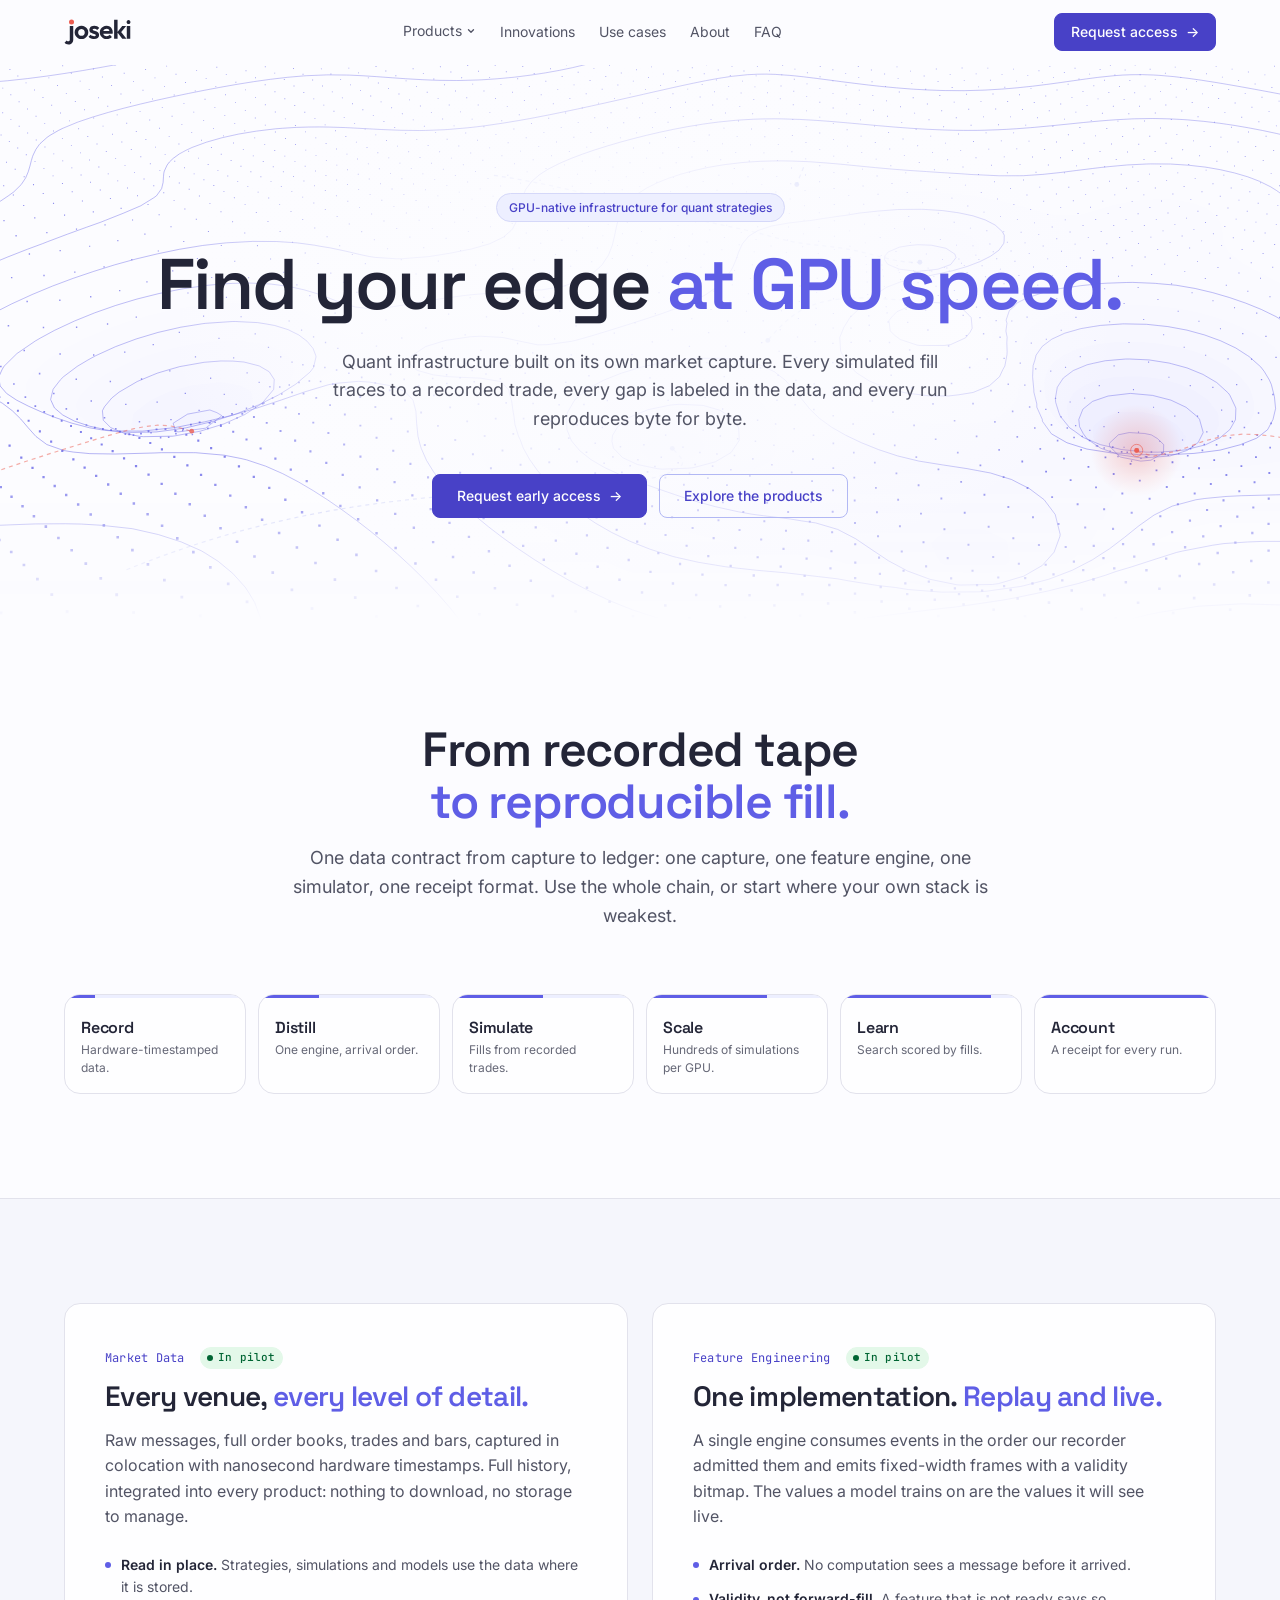
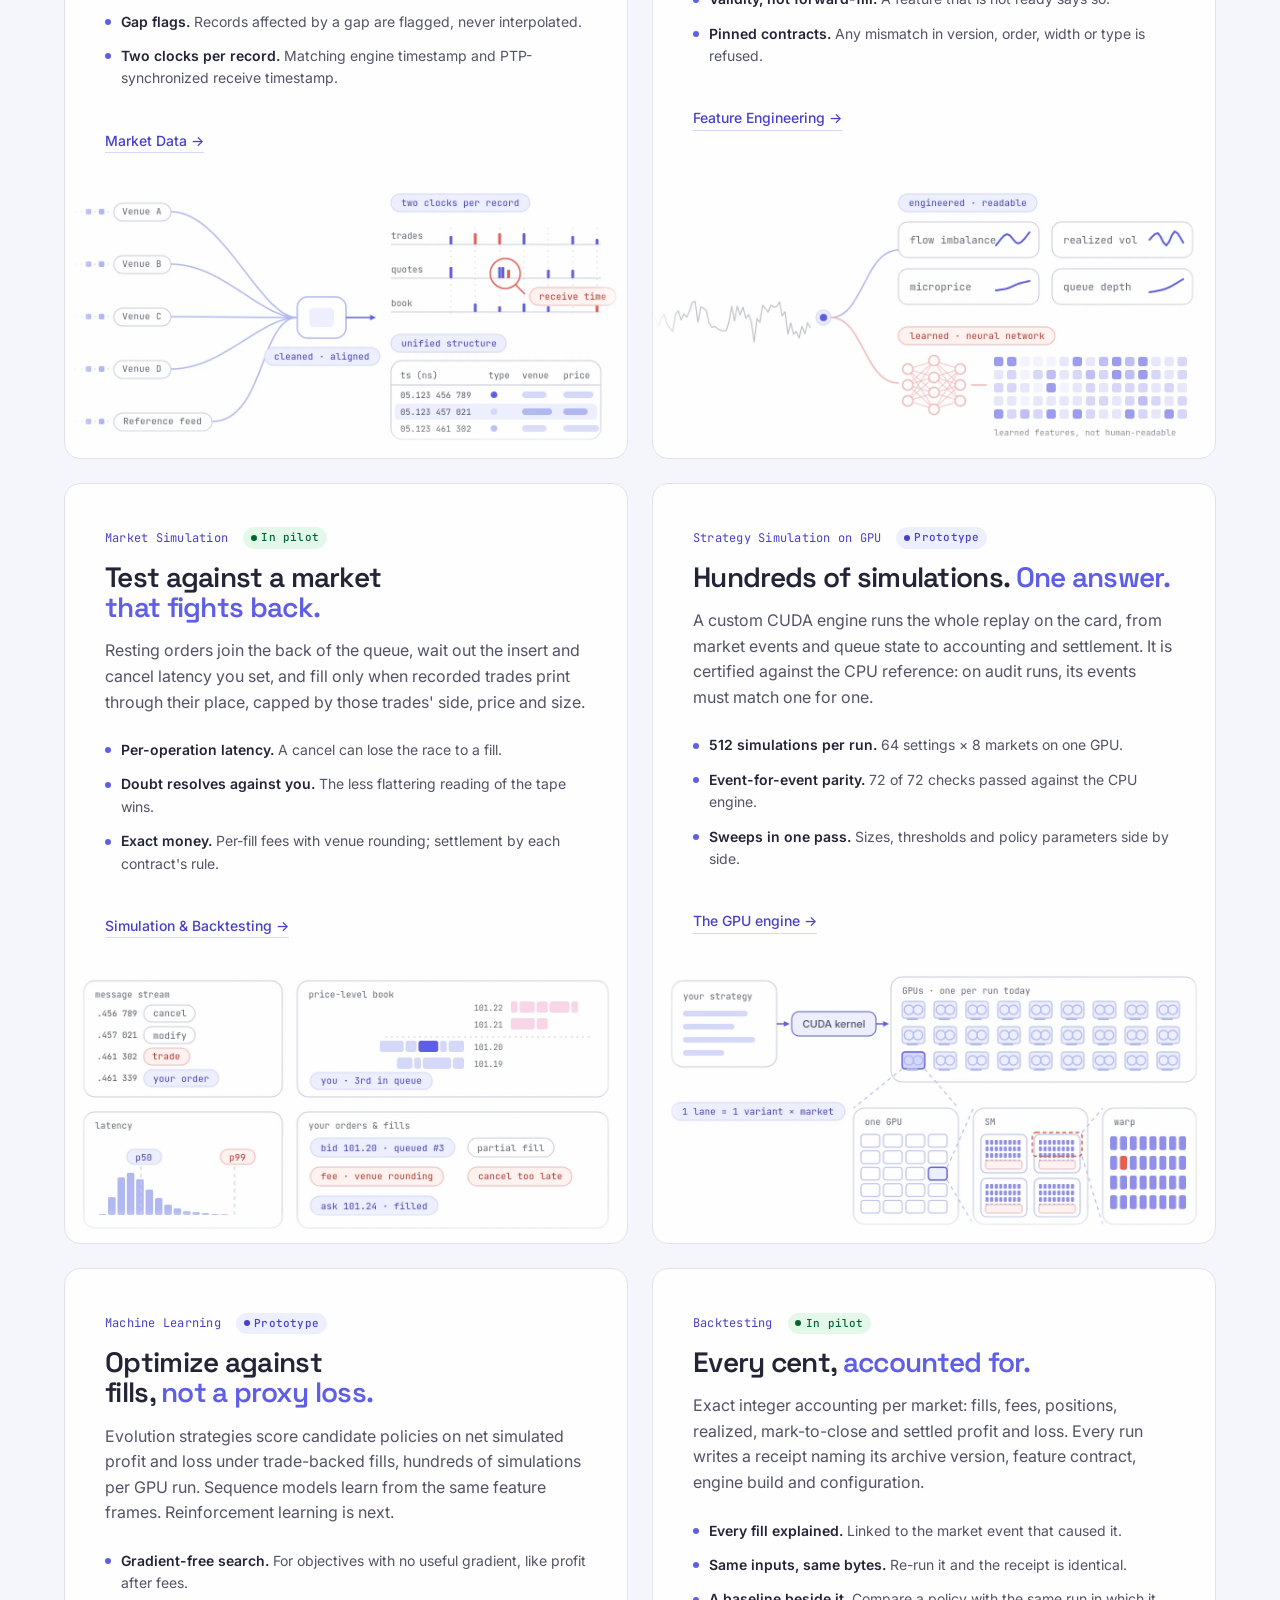
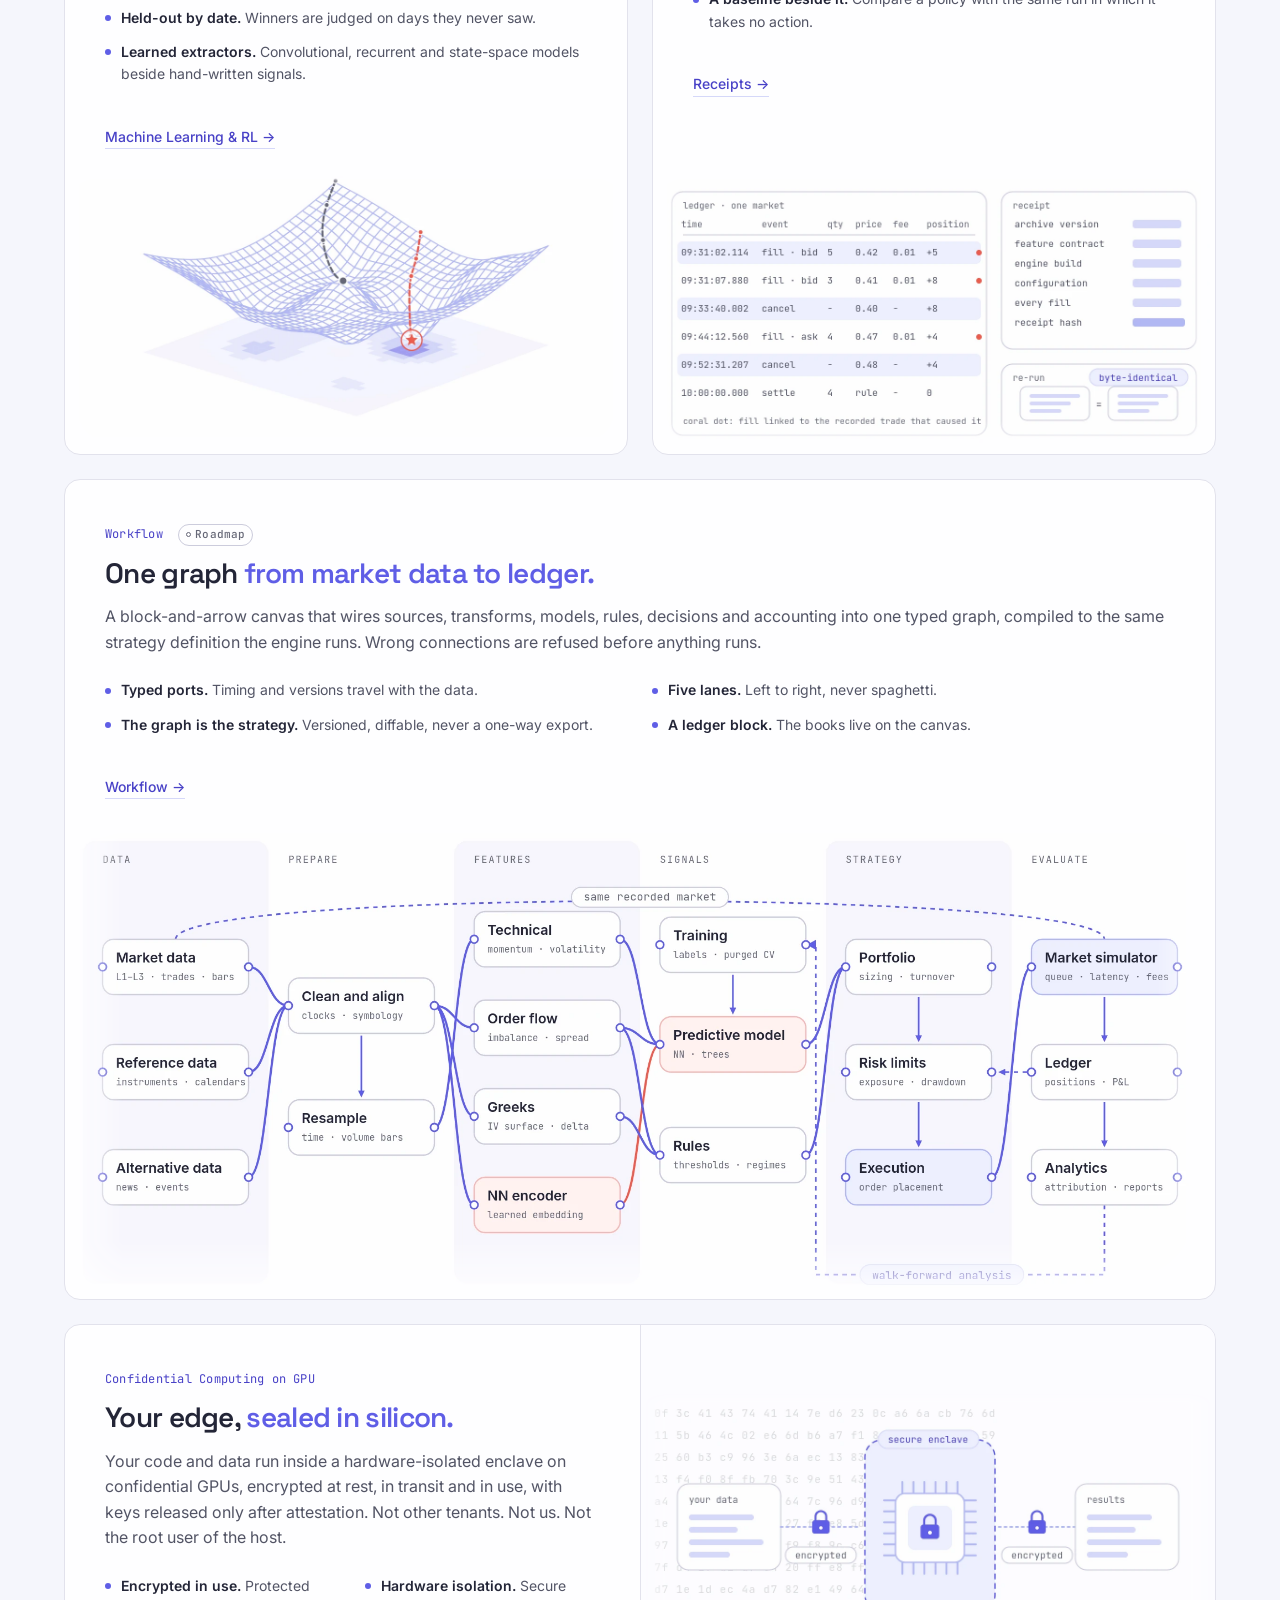
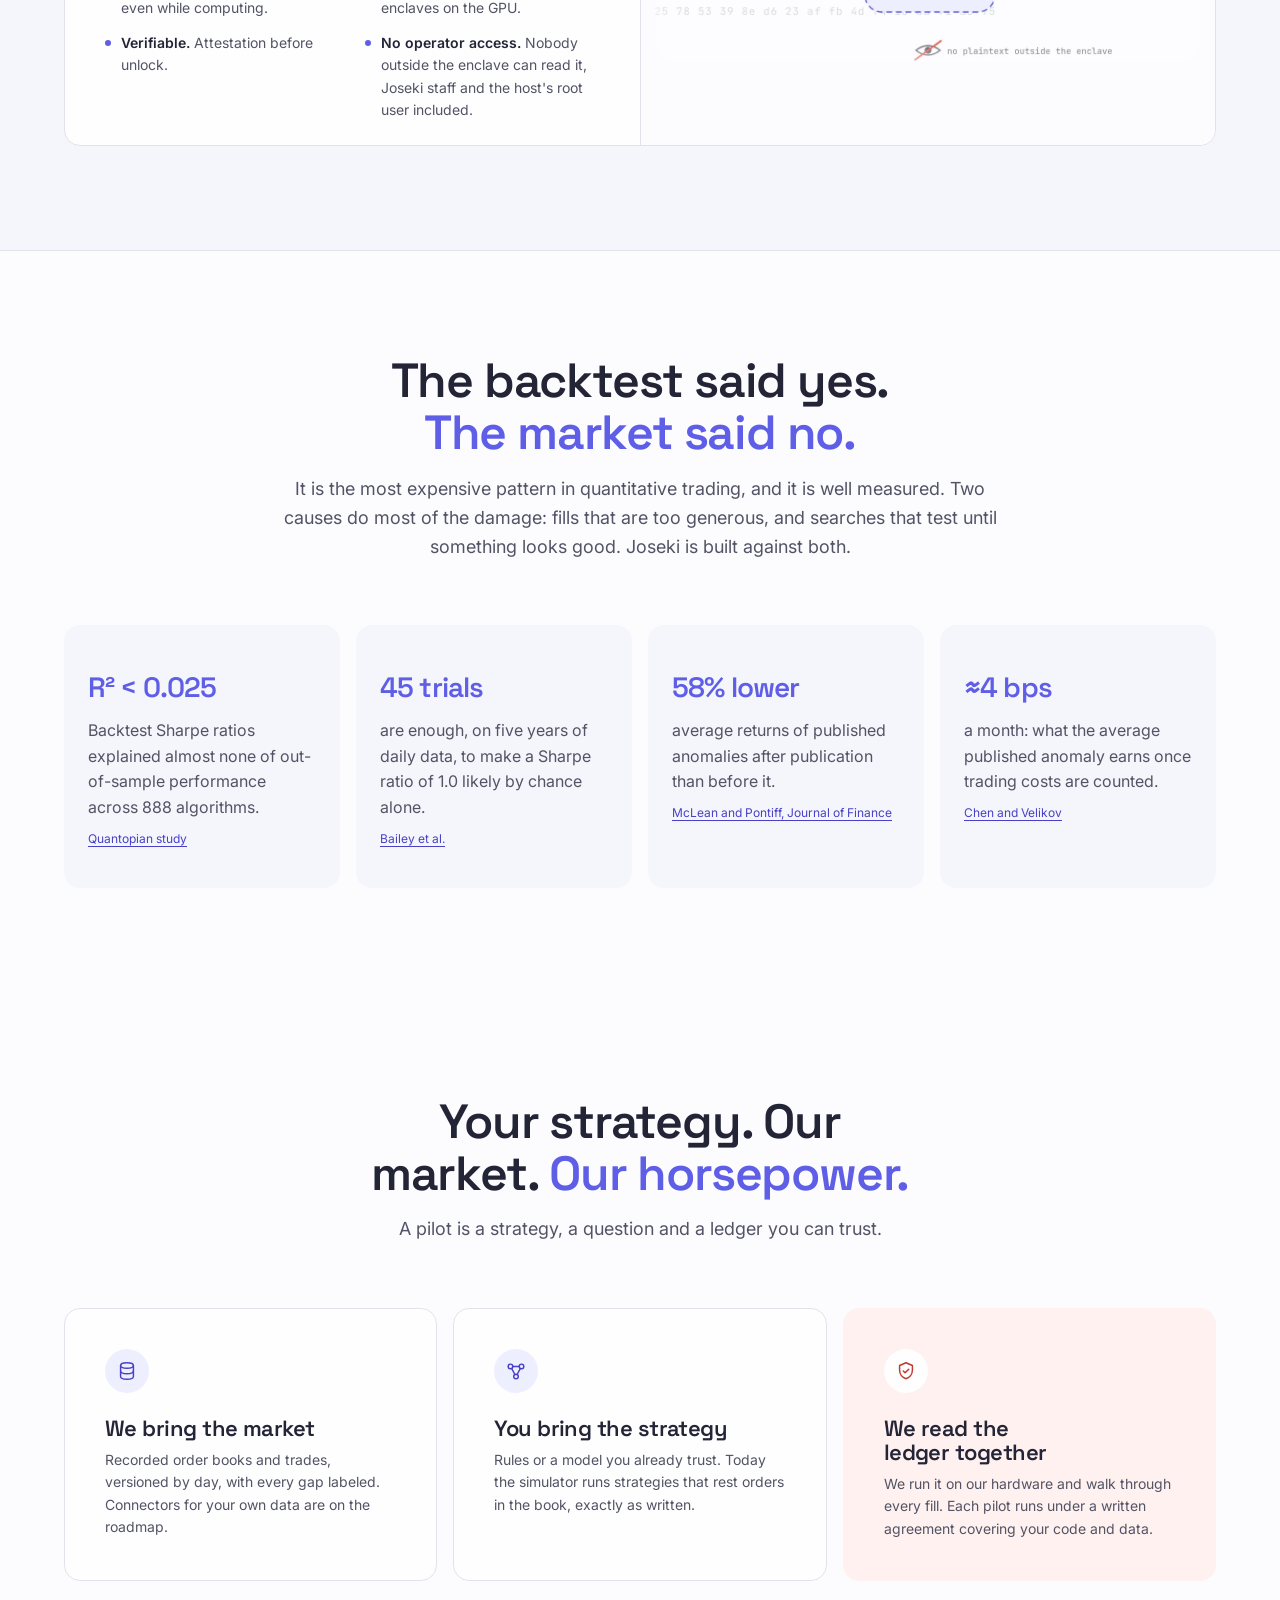
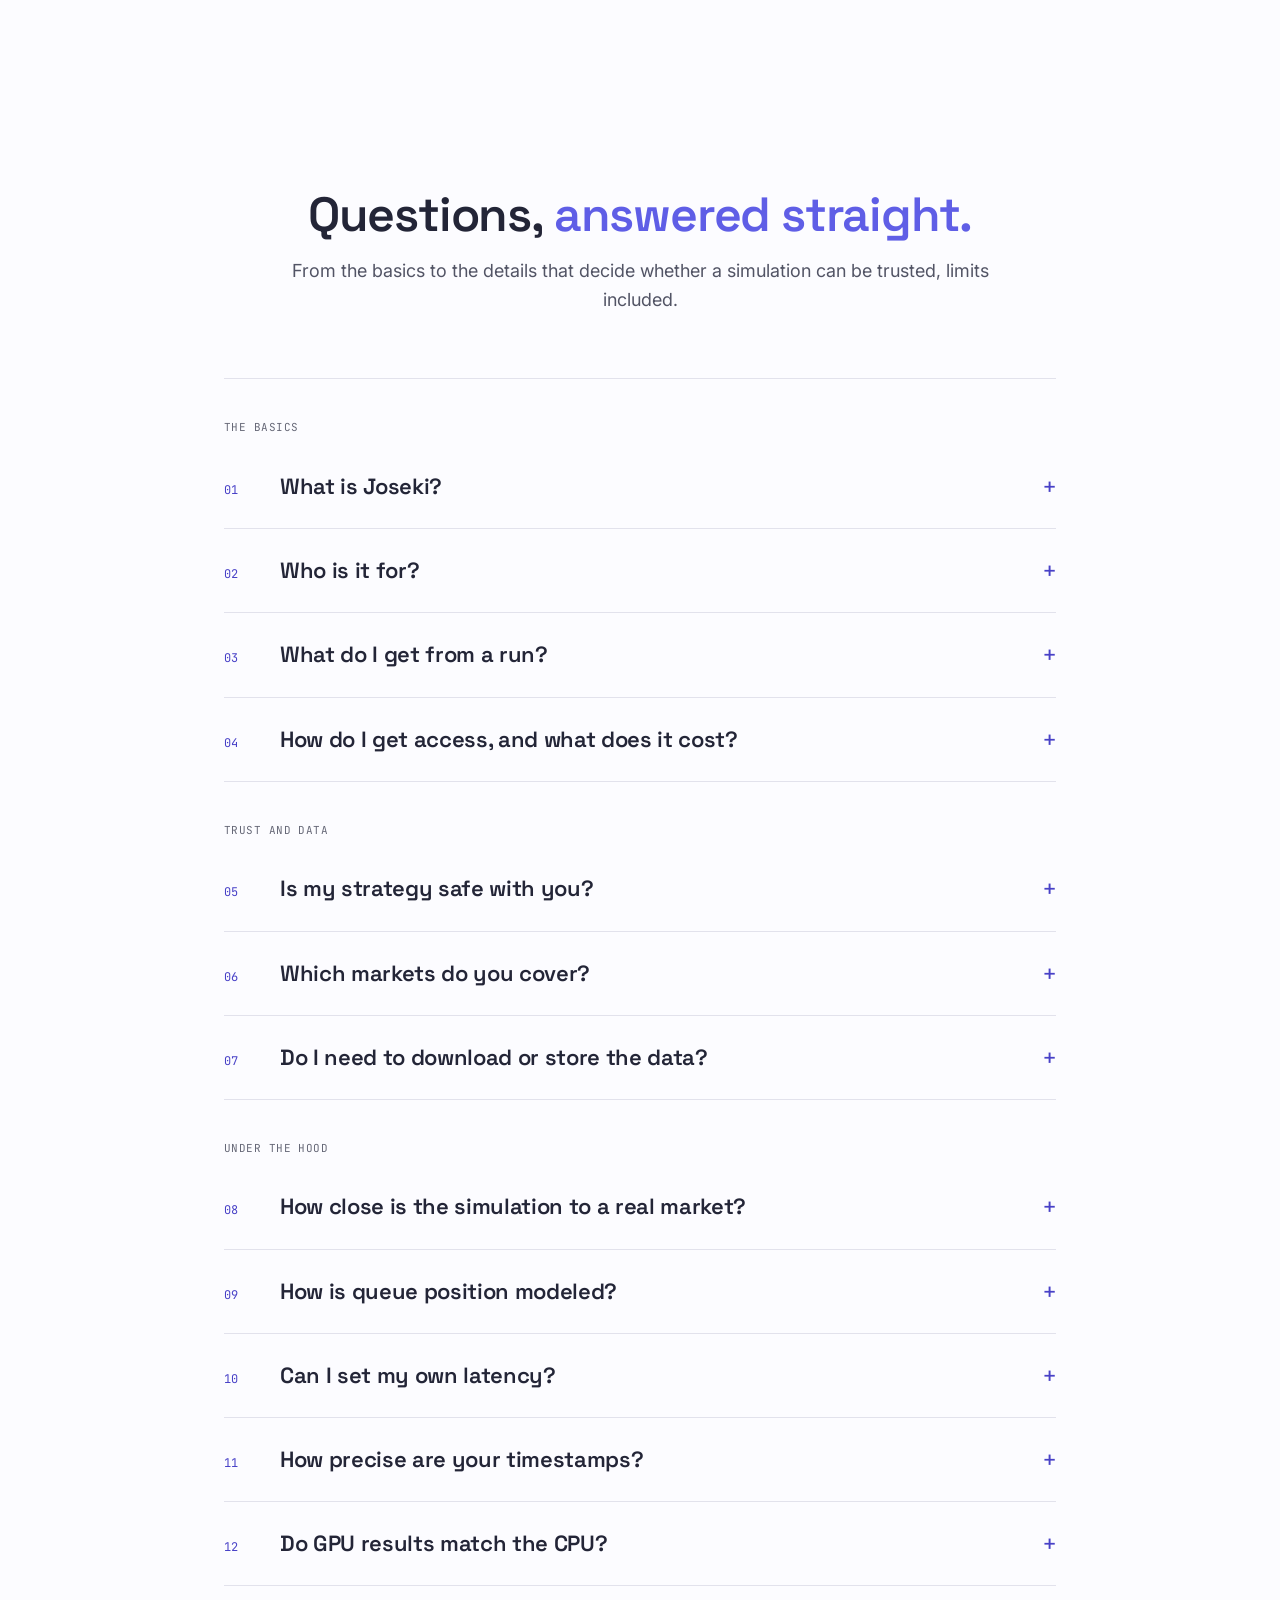
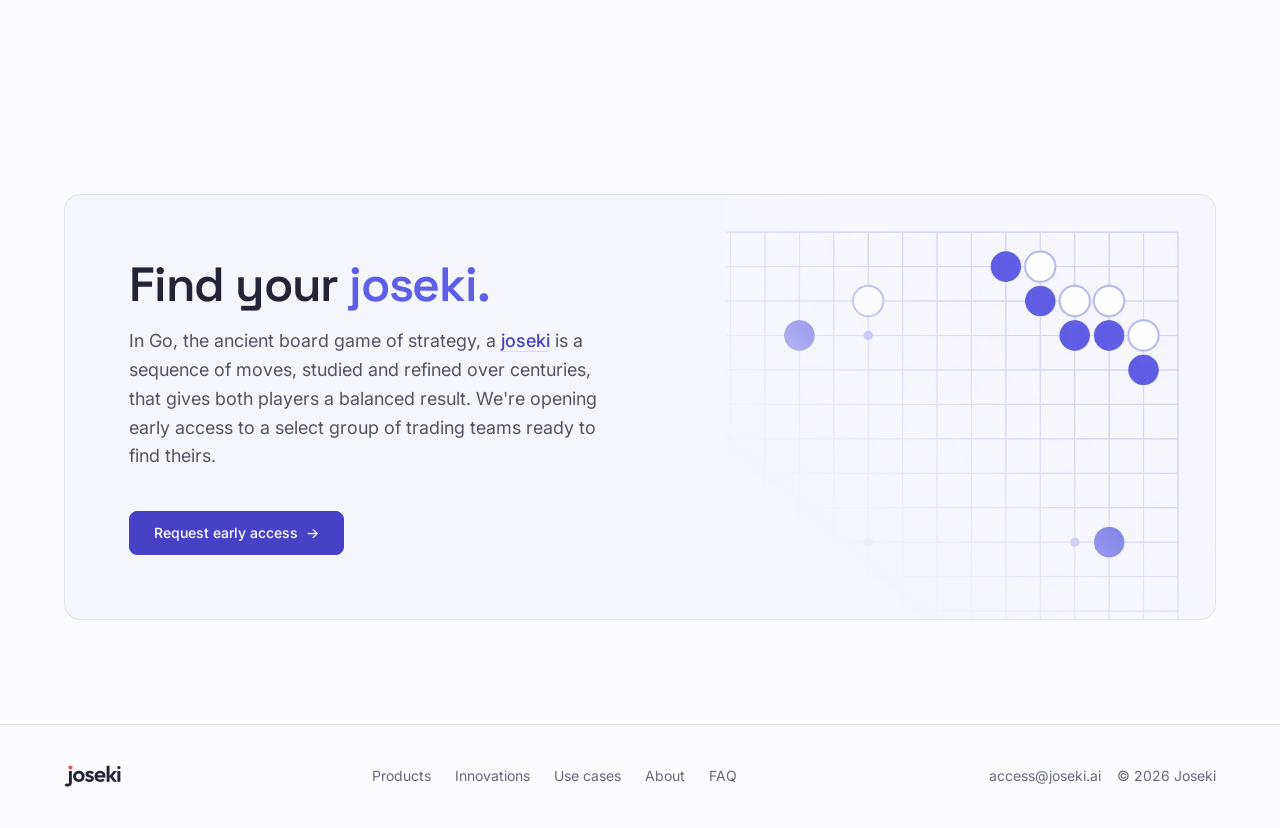
==== commit fdba66b5: "Contact address is access@joseki.ai; plain success and failure messages on the access form" ====
--- a/index.html
+++ b/index.html
@@ -384,7 +384,7 @@
         </ul>
       </nav>
       <div class="foot__meta">
-        <a href="mailto:hi@joseki.ai">hi@joseki.ai</a>
+        <a href="mailto:access@joseki.ai">access@joseki.ai</a>
         <span>© 2026 Joseki</span>
       </div>
     </div>
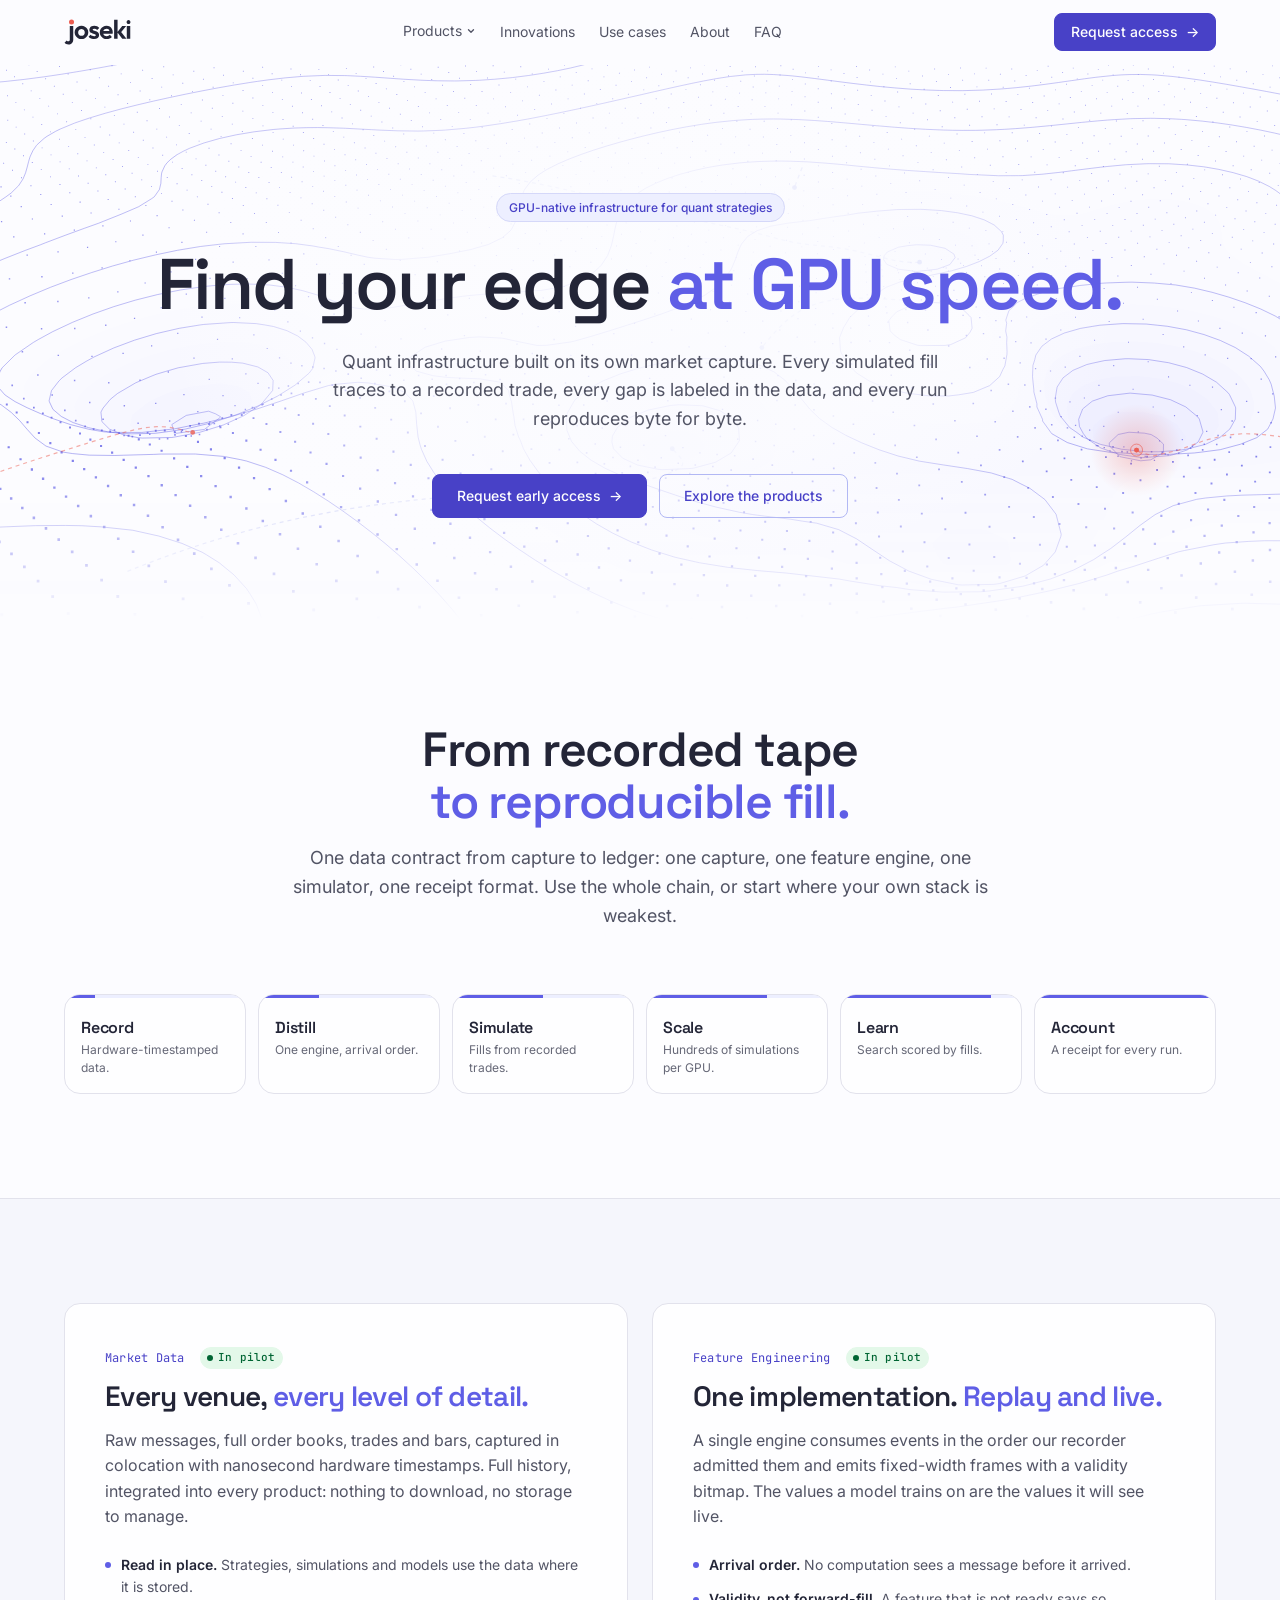
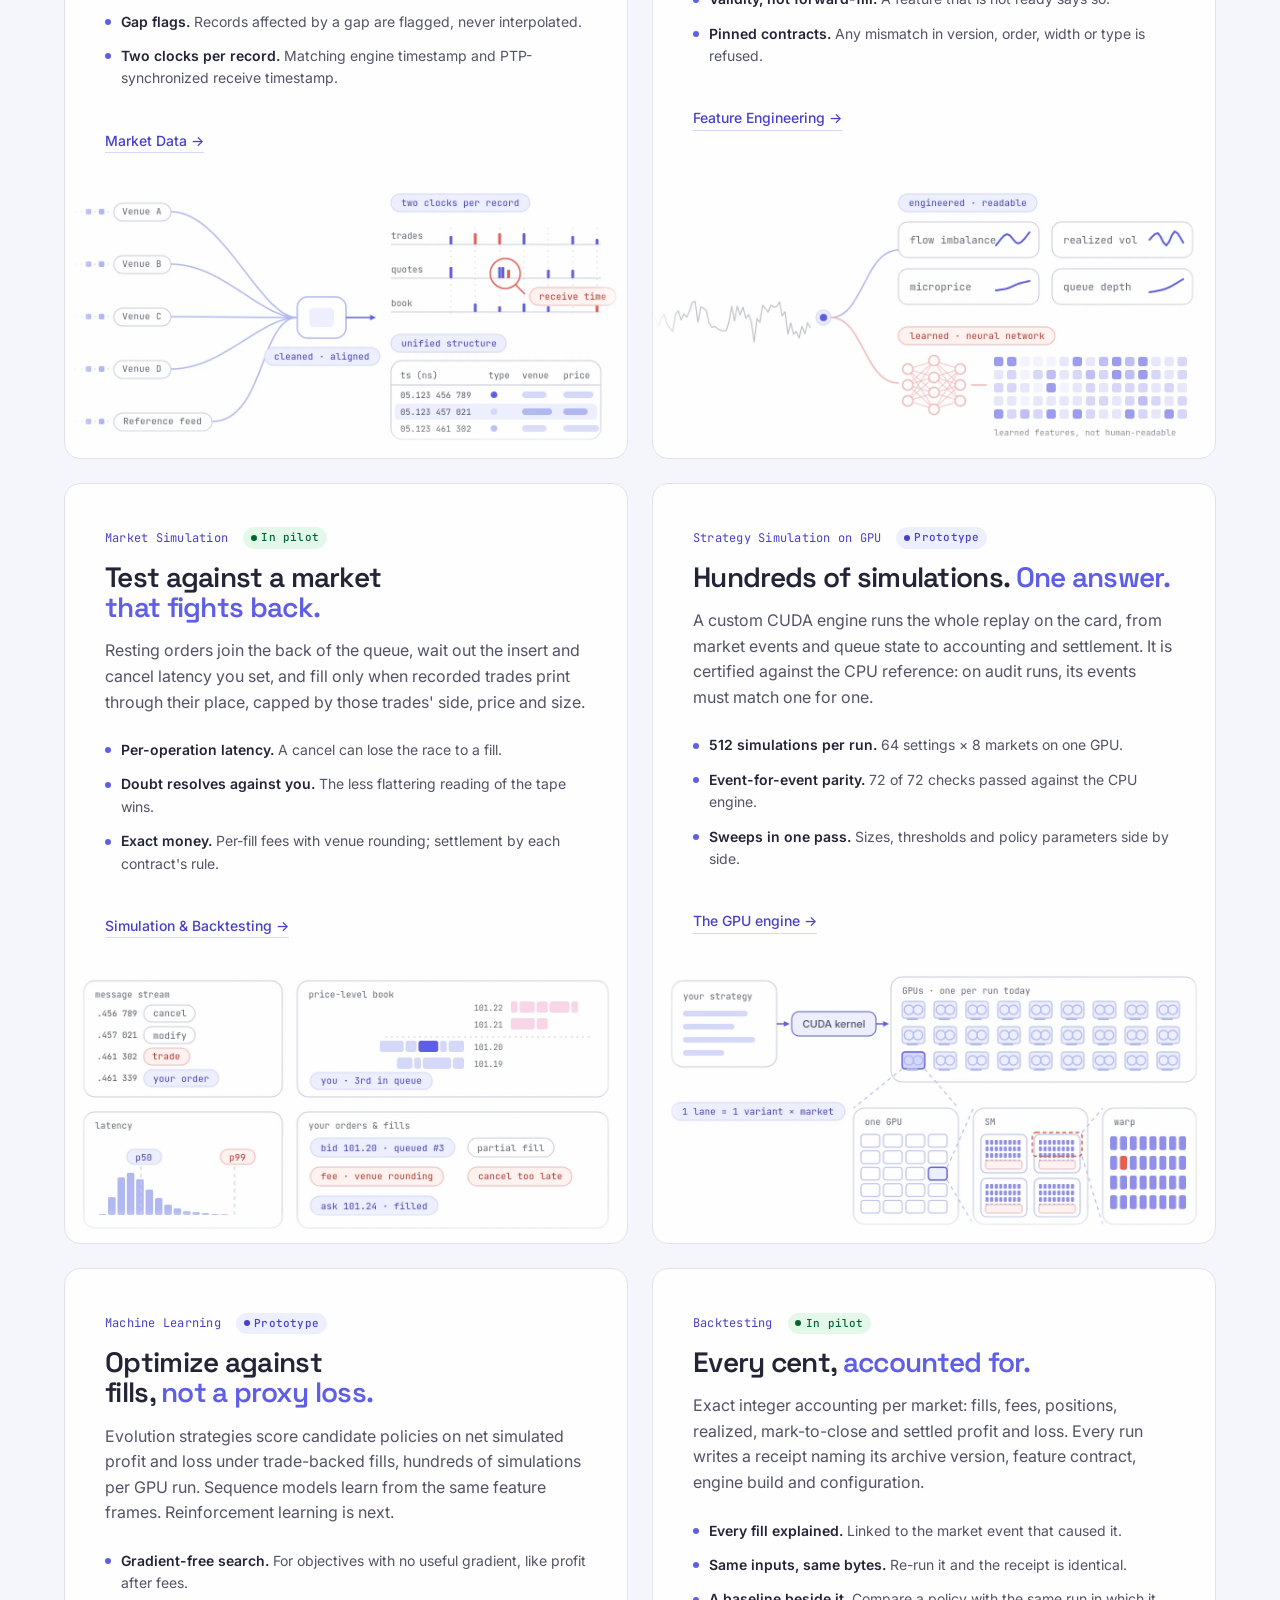
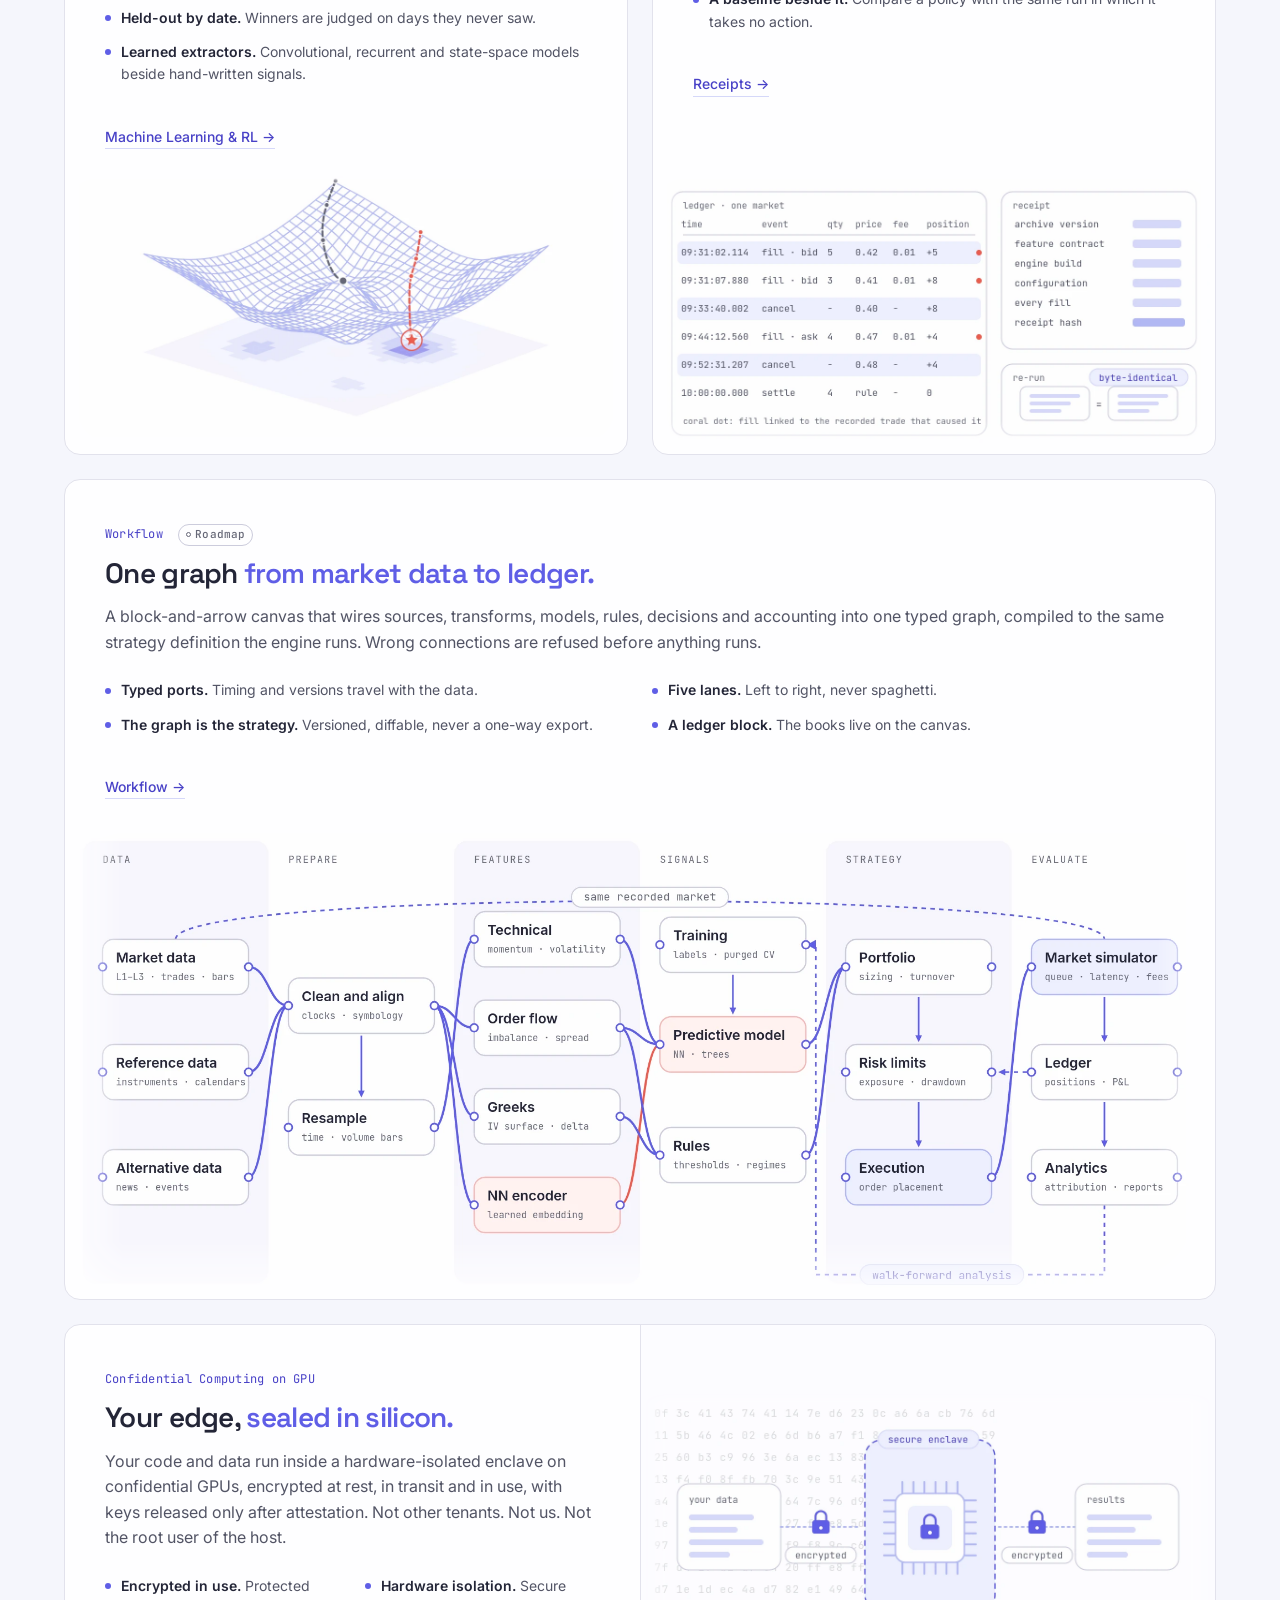
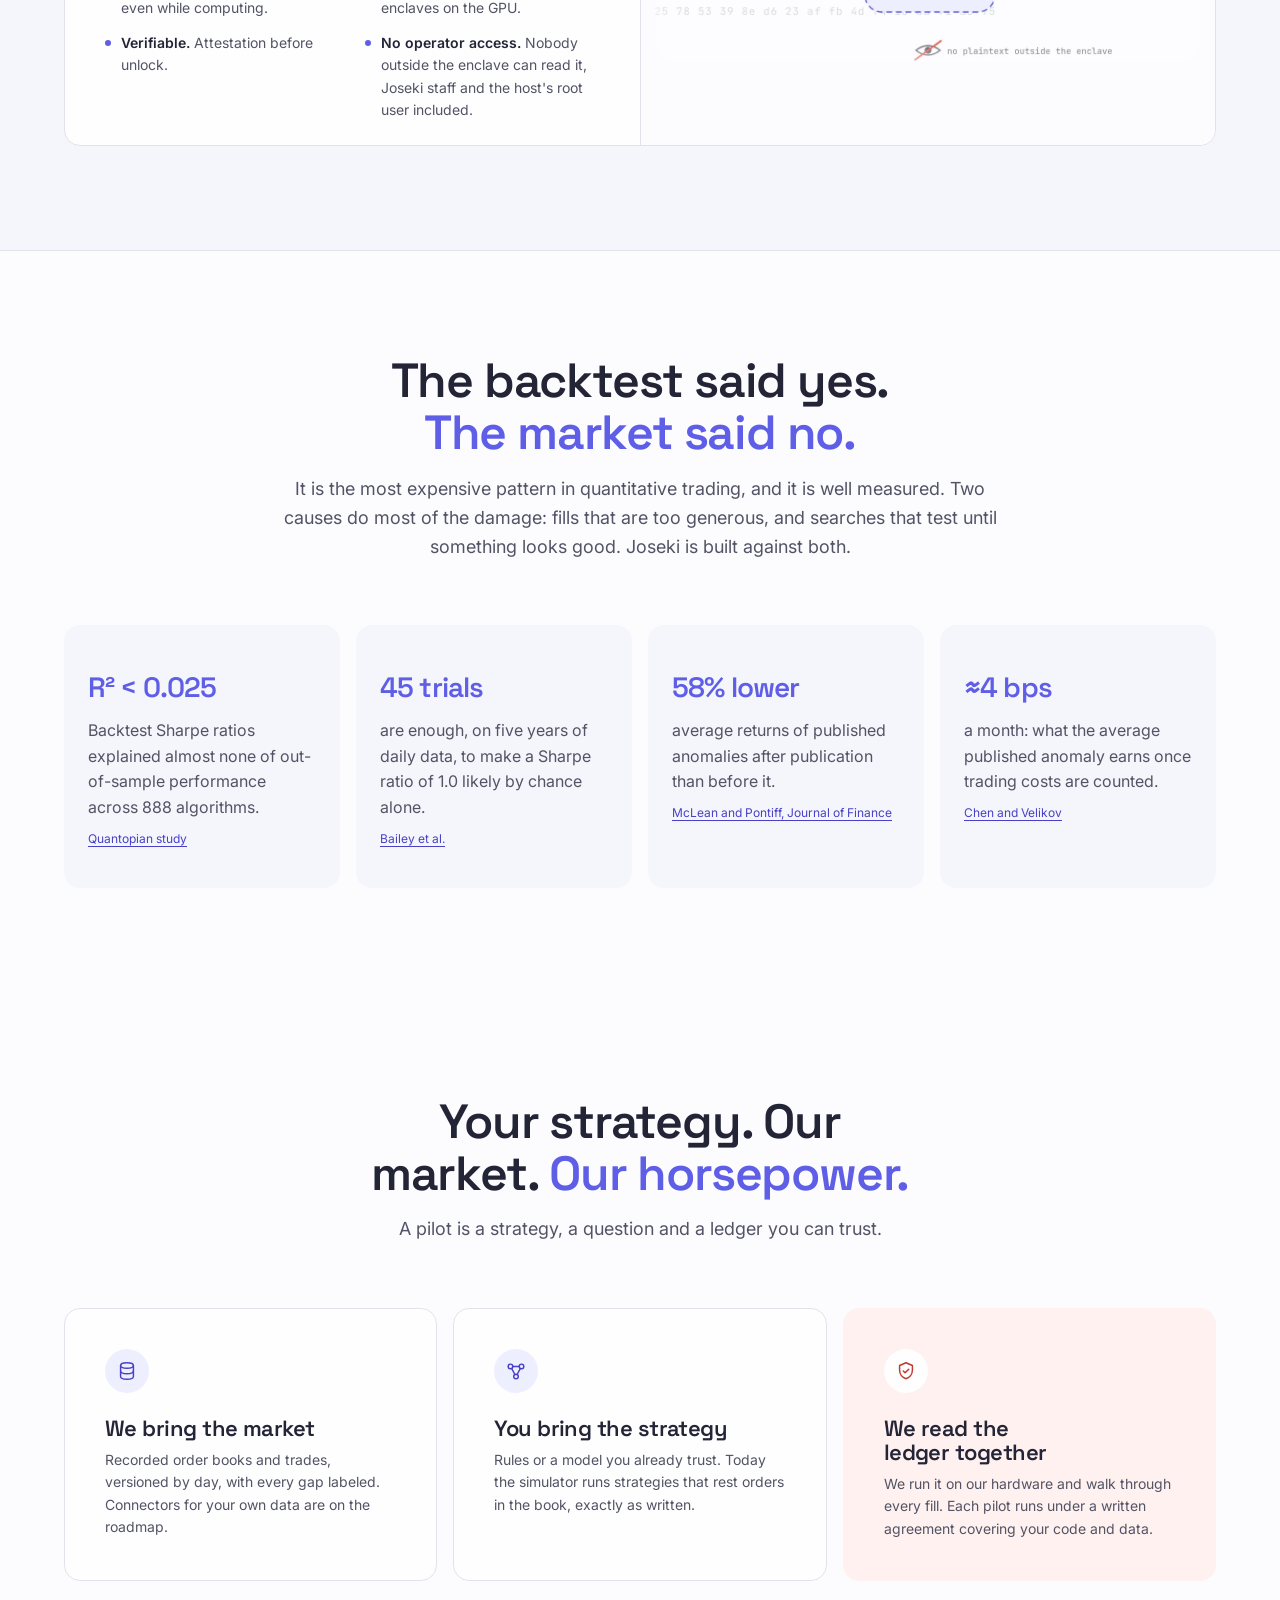
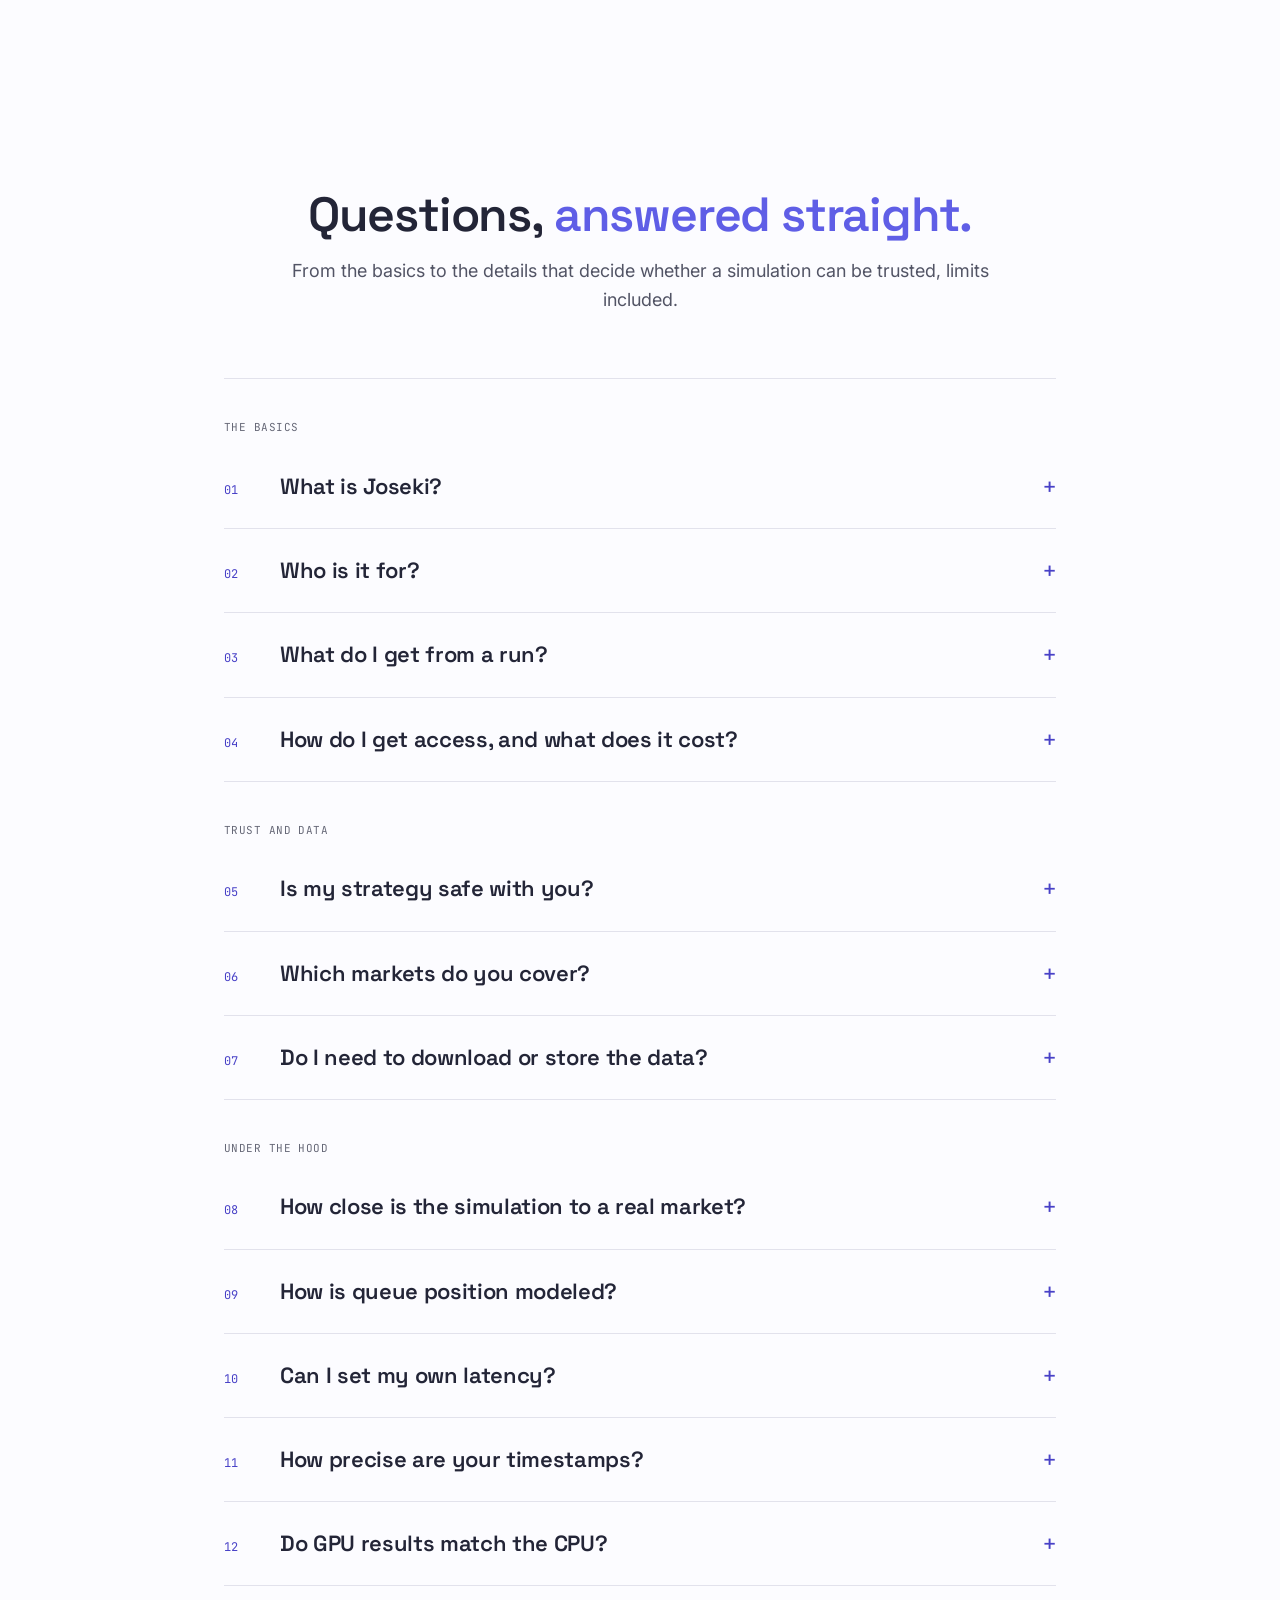
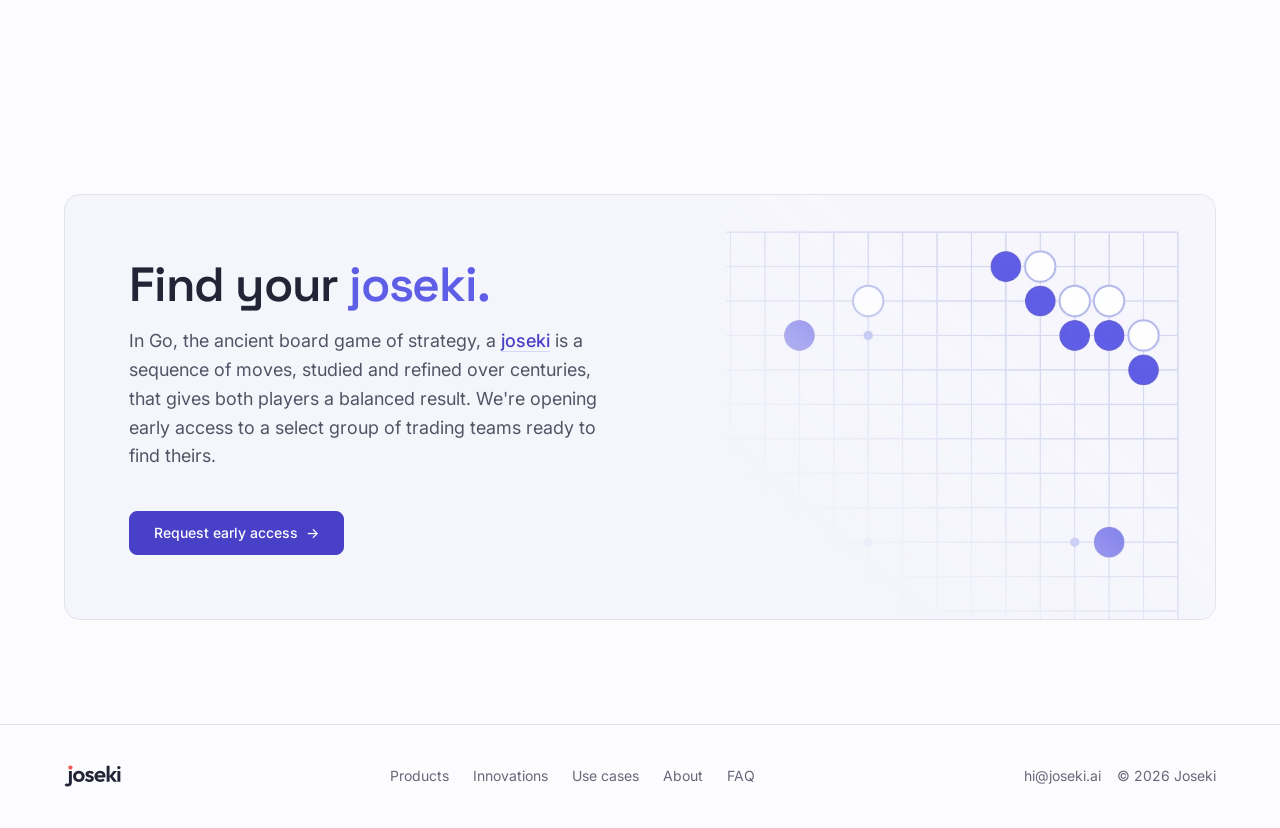
==== commit 291fdd3d: "Contact address stays hi@joseki.ai" ====
--- a/index.html
+++ b/index.html
@@ -384,7 +384,7 @@
         </ul>
       </nav>
       <div class="foot__meta">
-        <a href="mailto:access@joseki.ai">access@joseki.ai</a>
+        <a href="mailto:hi@joseki.ai">hi@joseki.ai</a>
         <span>© 2026 Joseki</span>
       </div>
     </div>
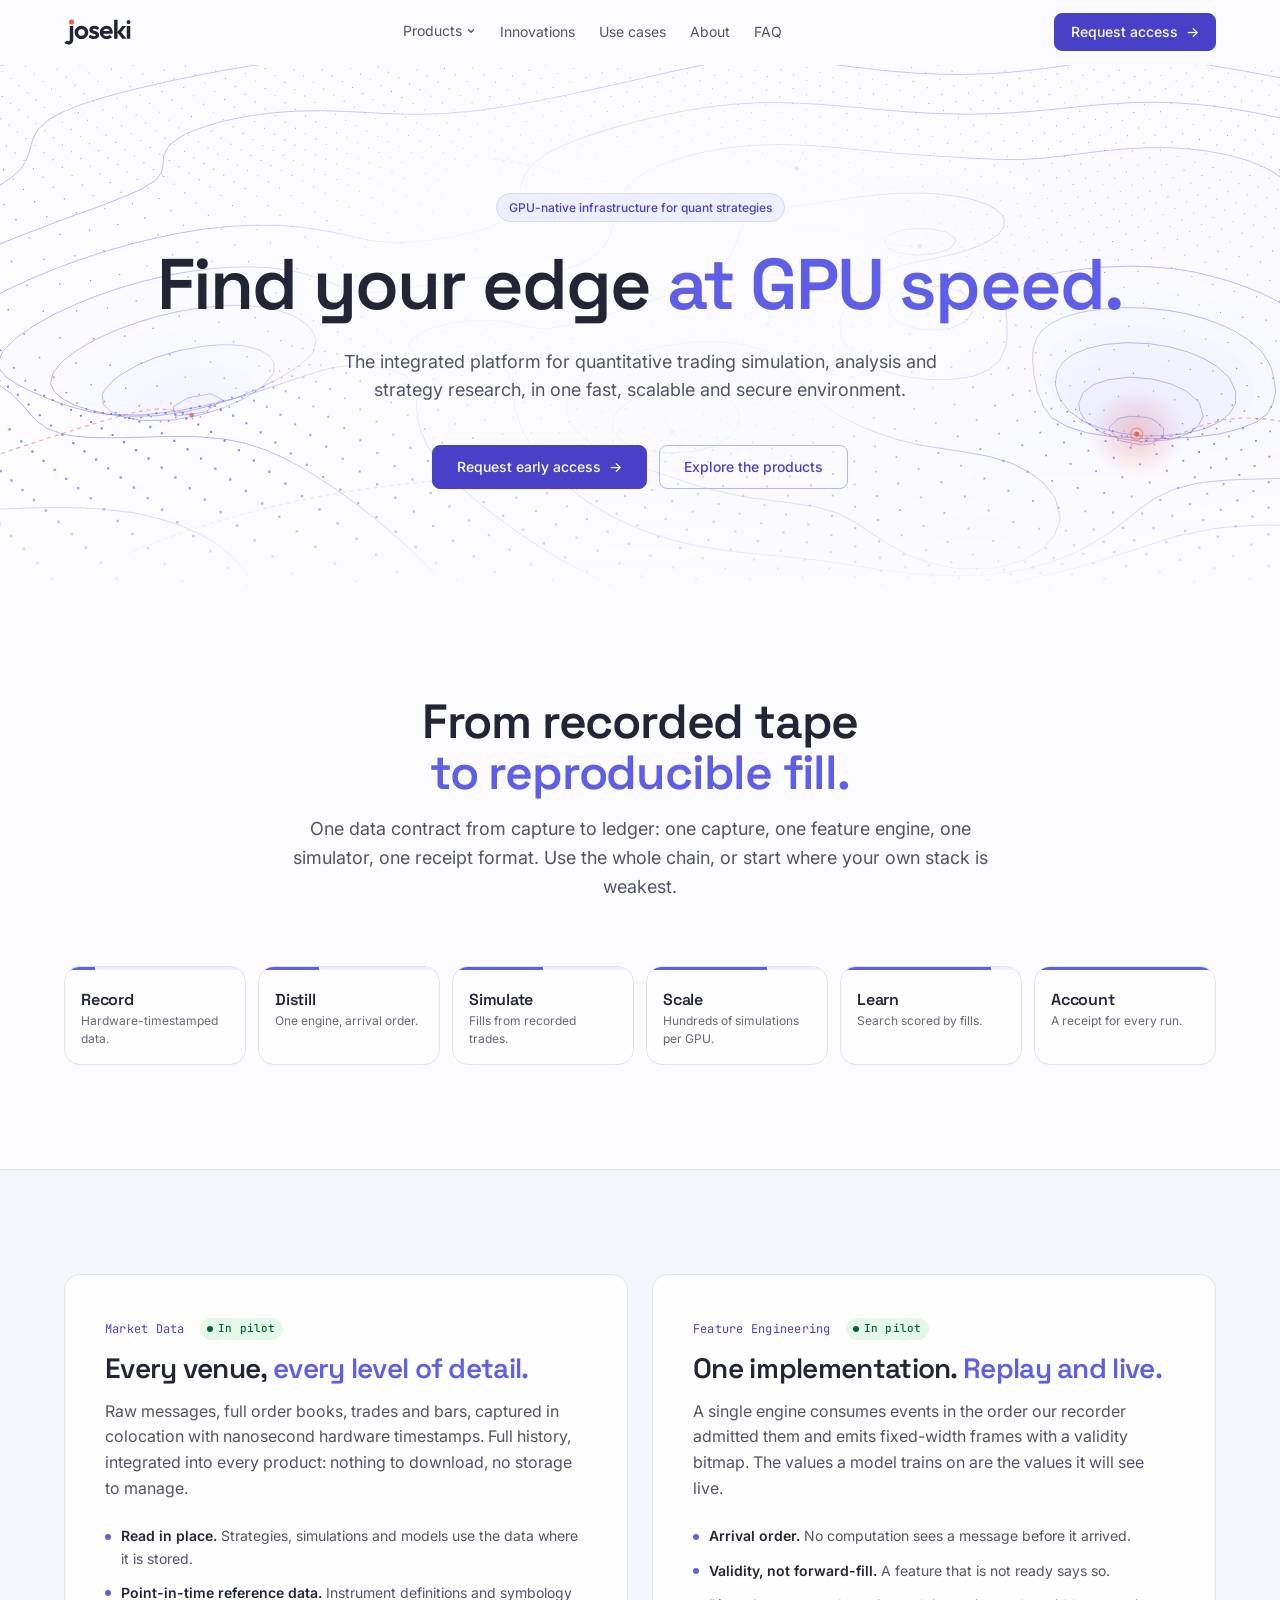
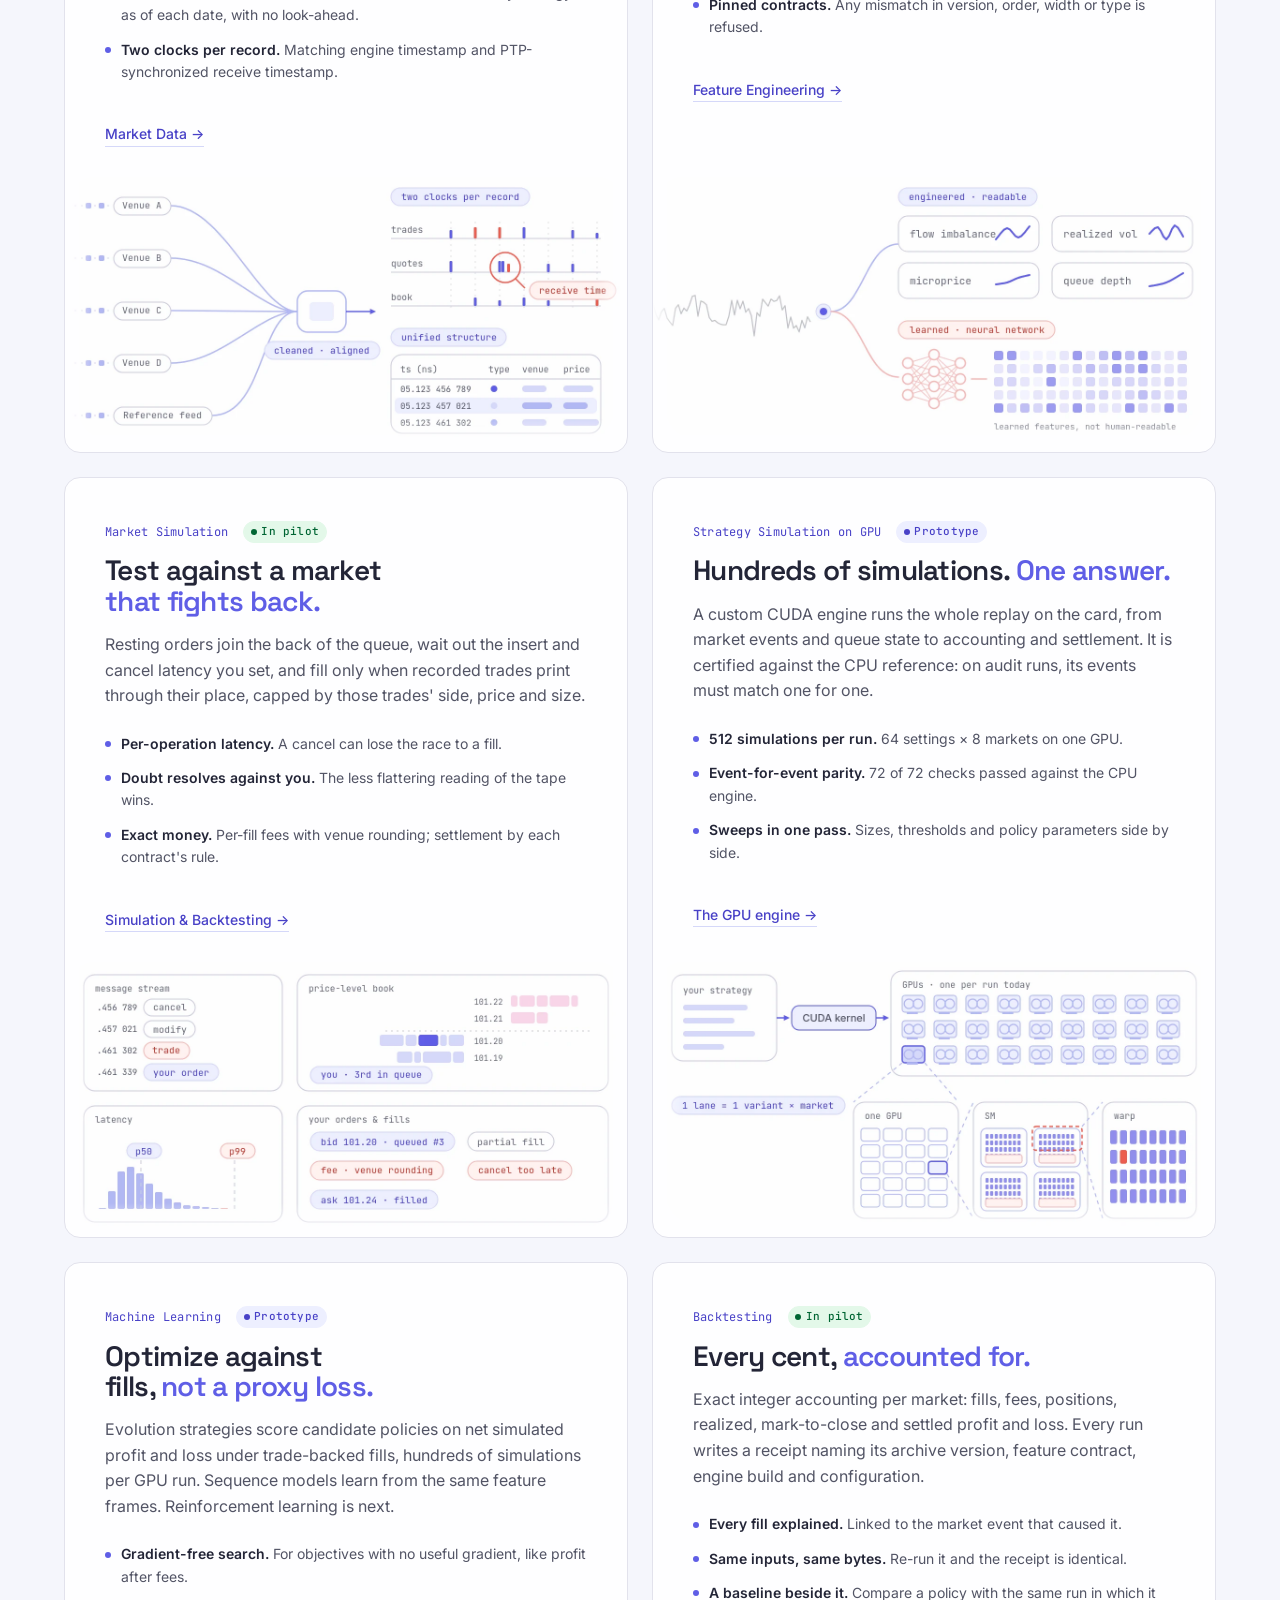
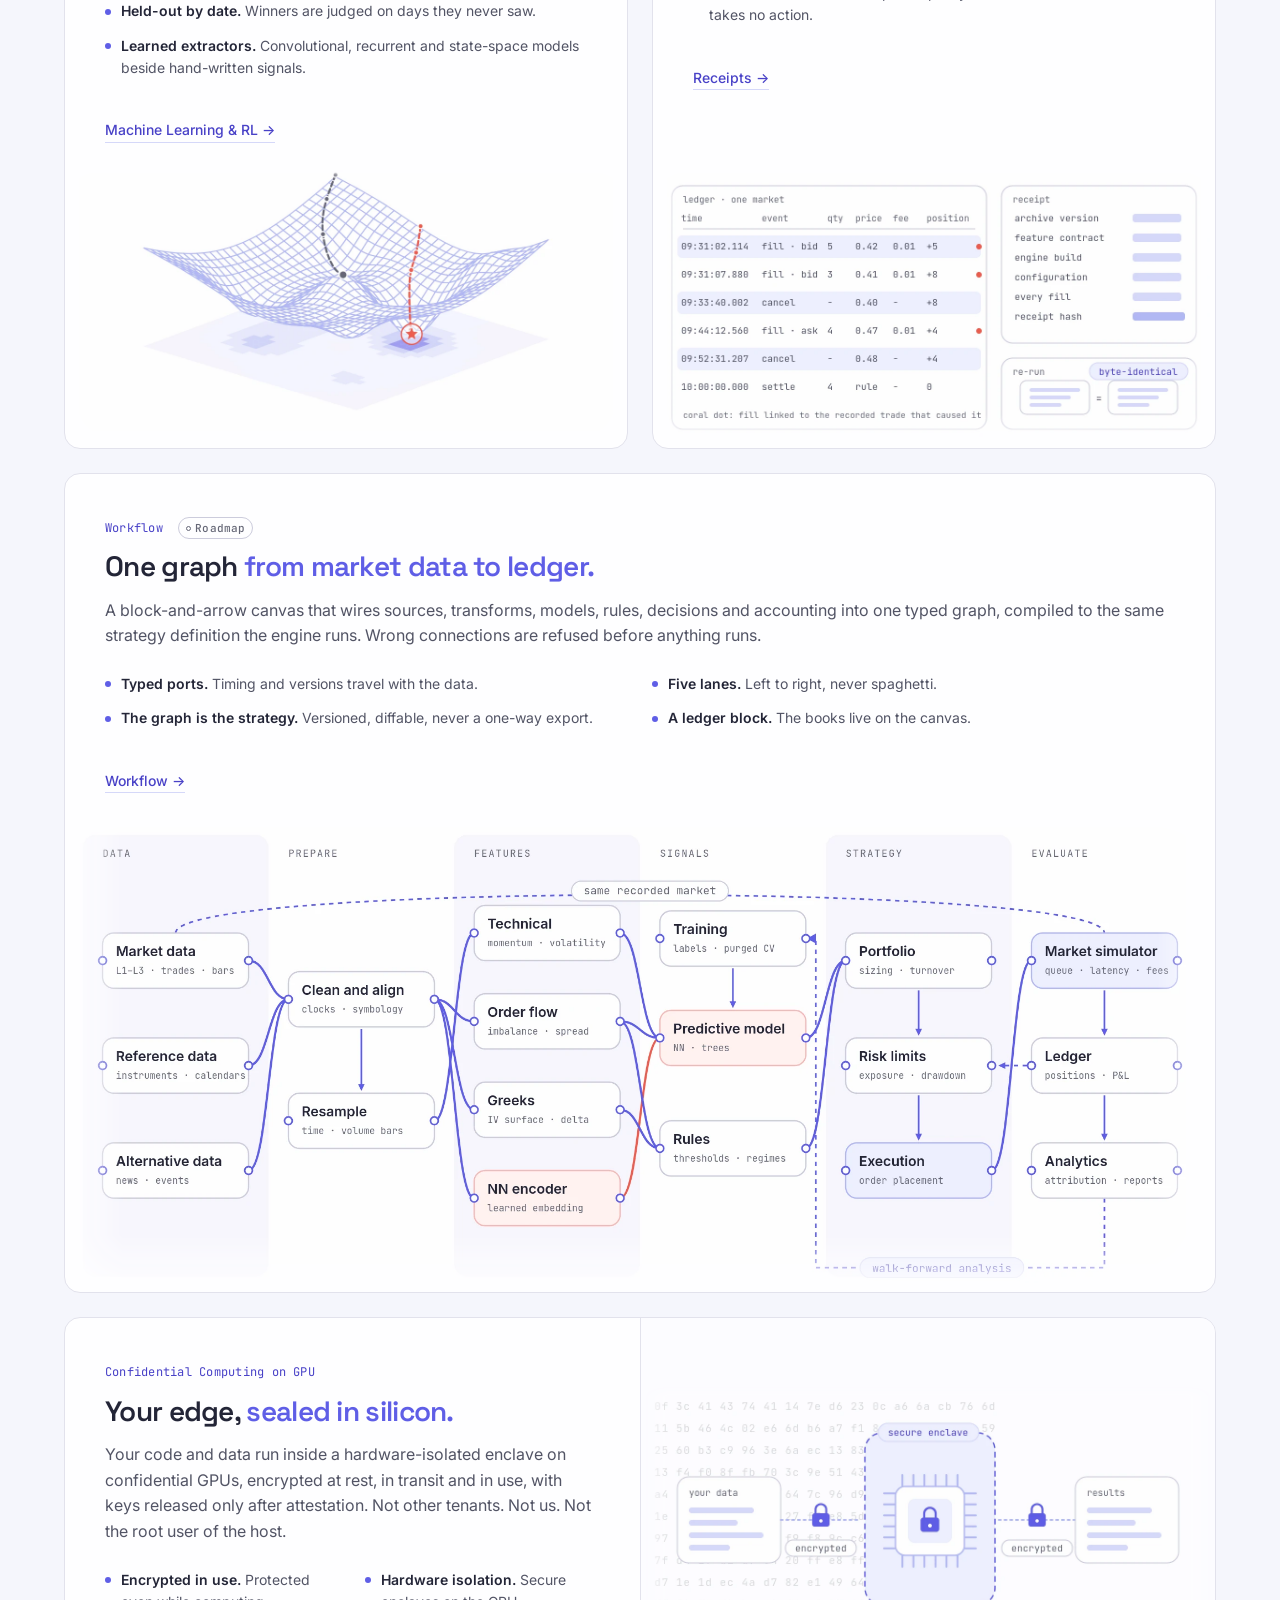
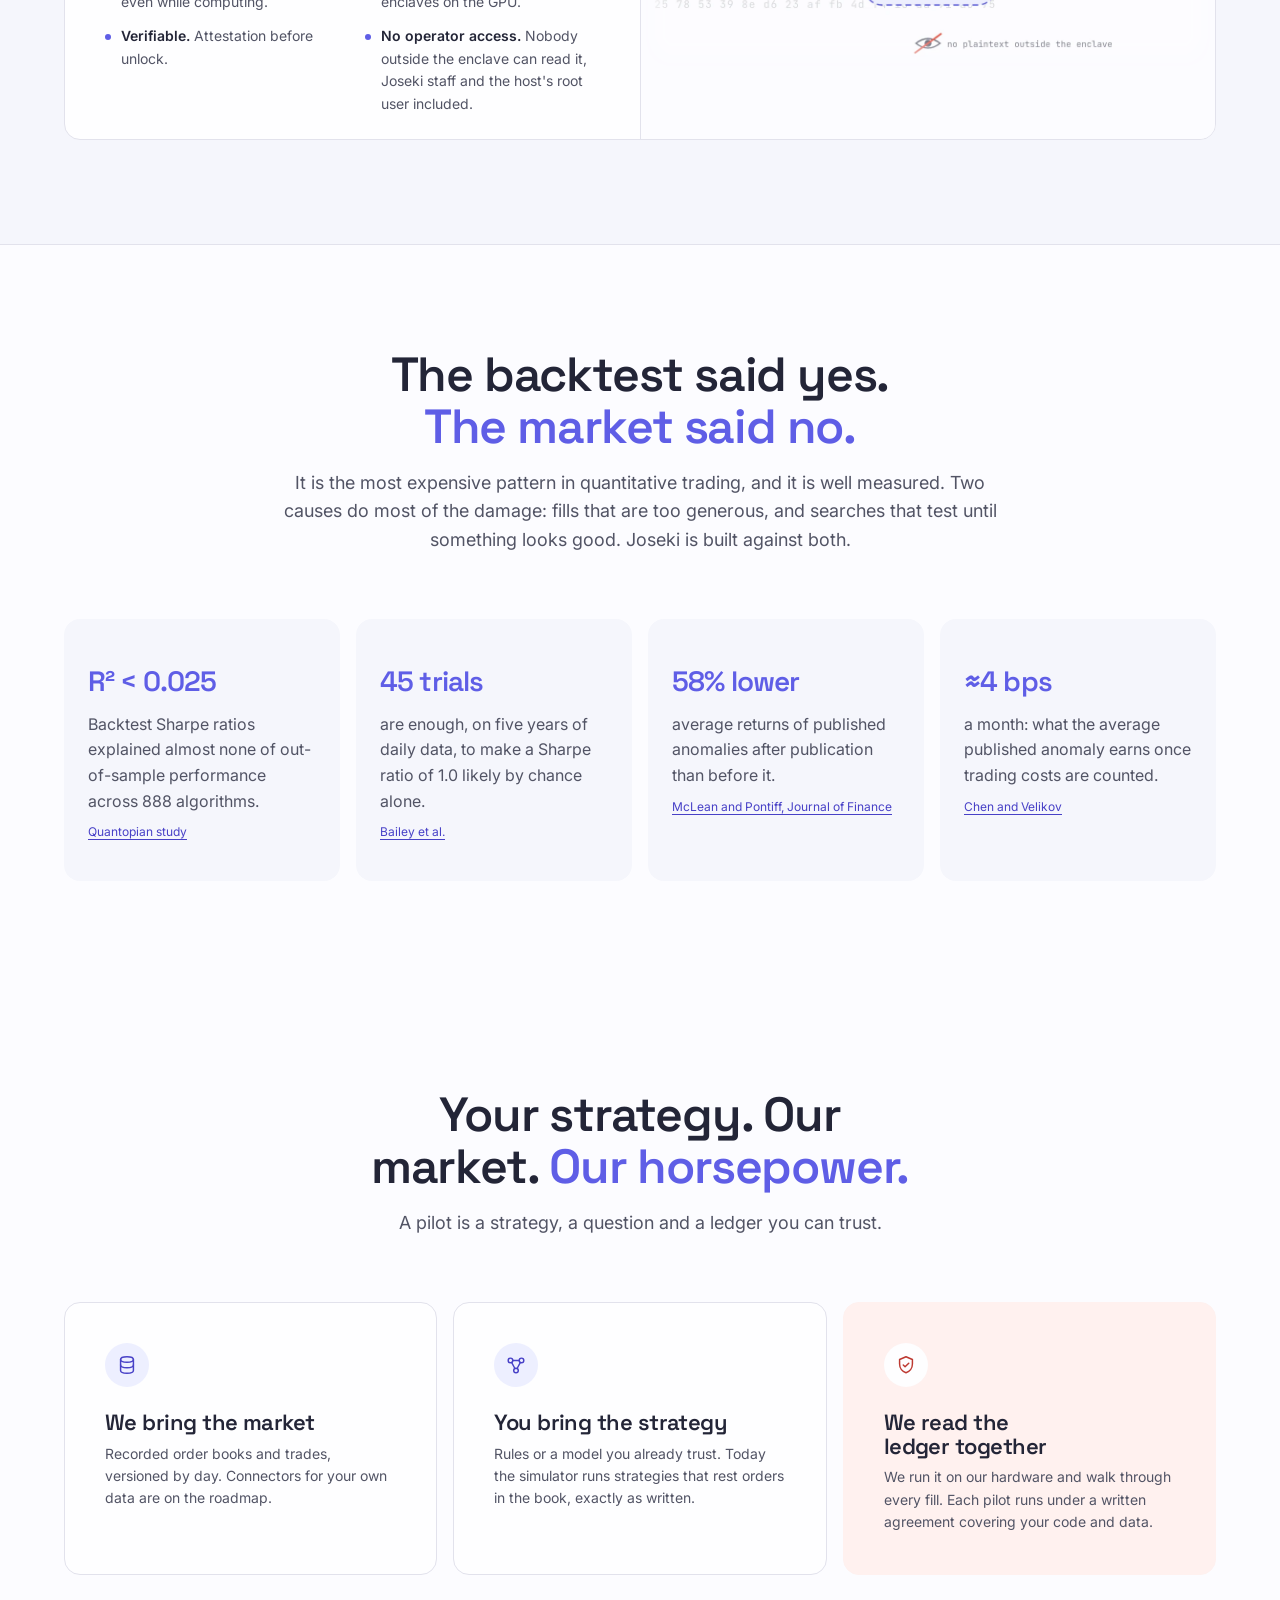
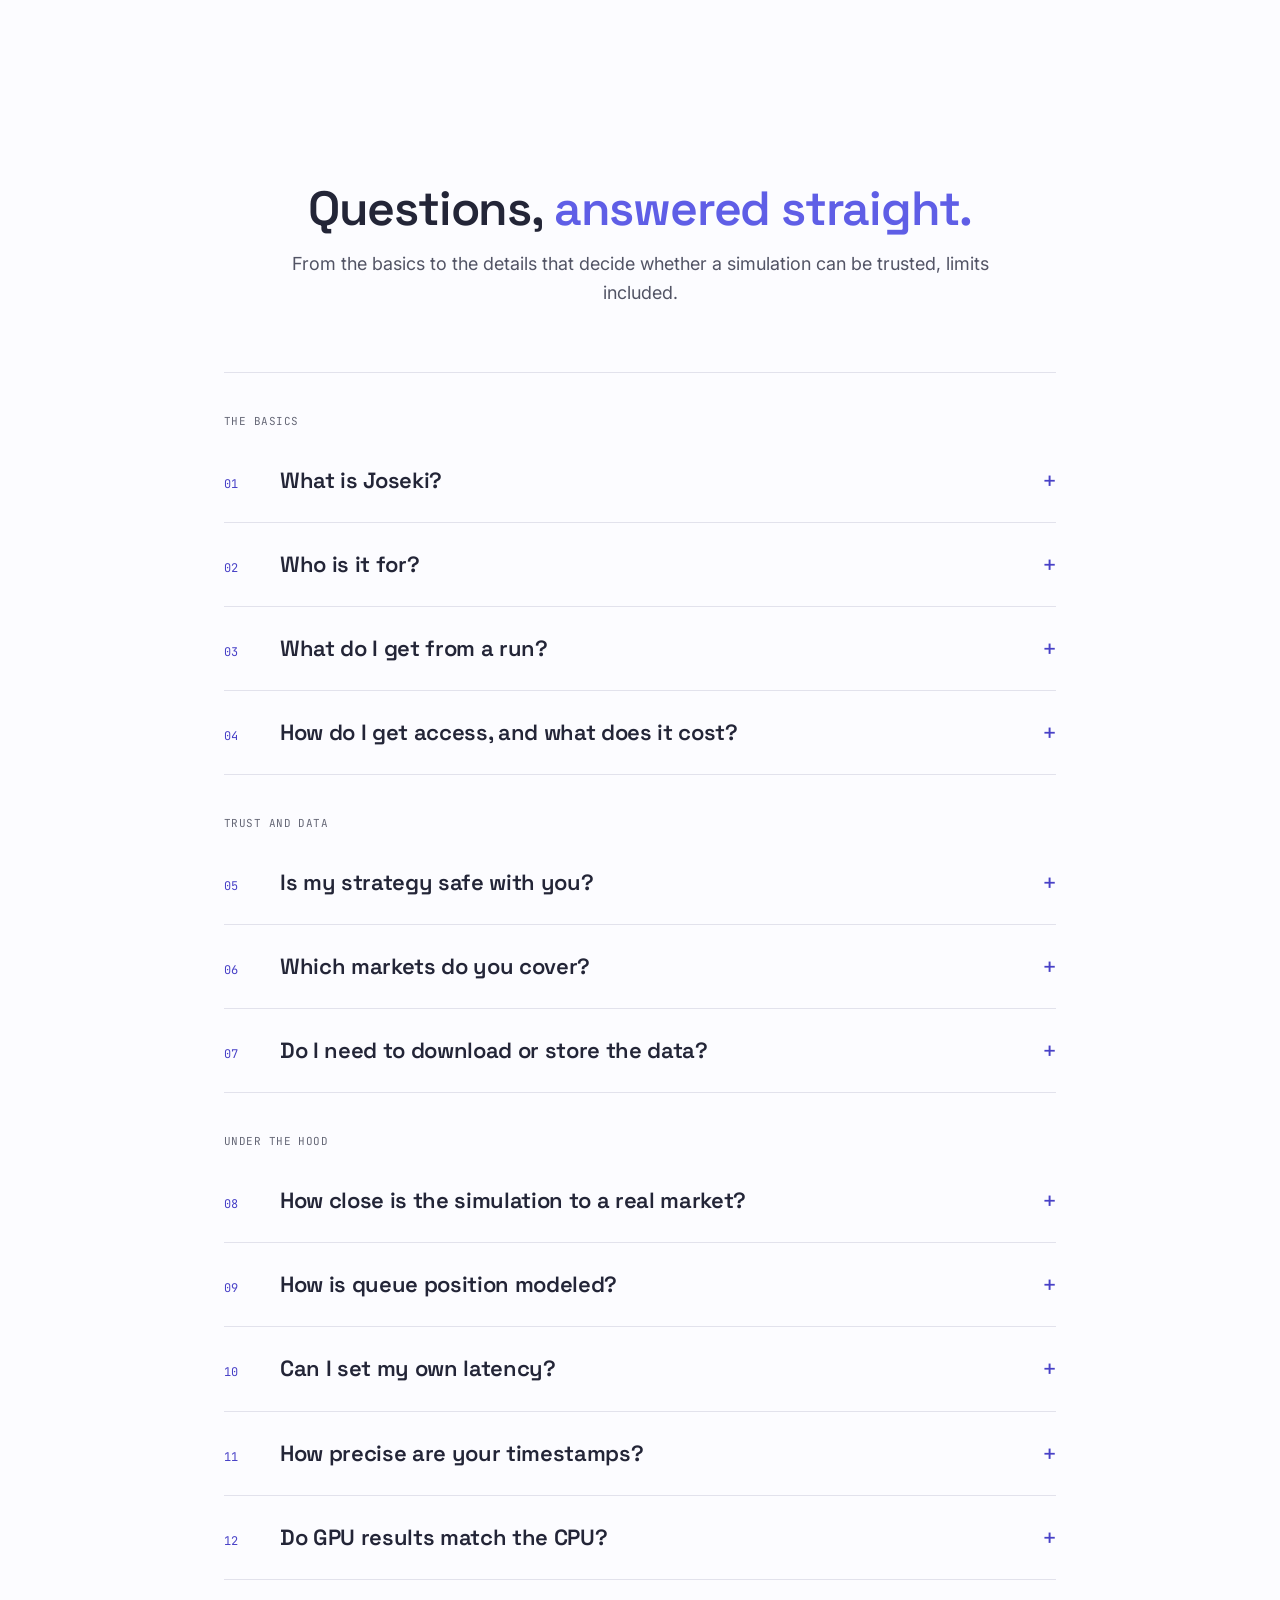
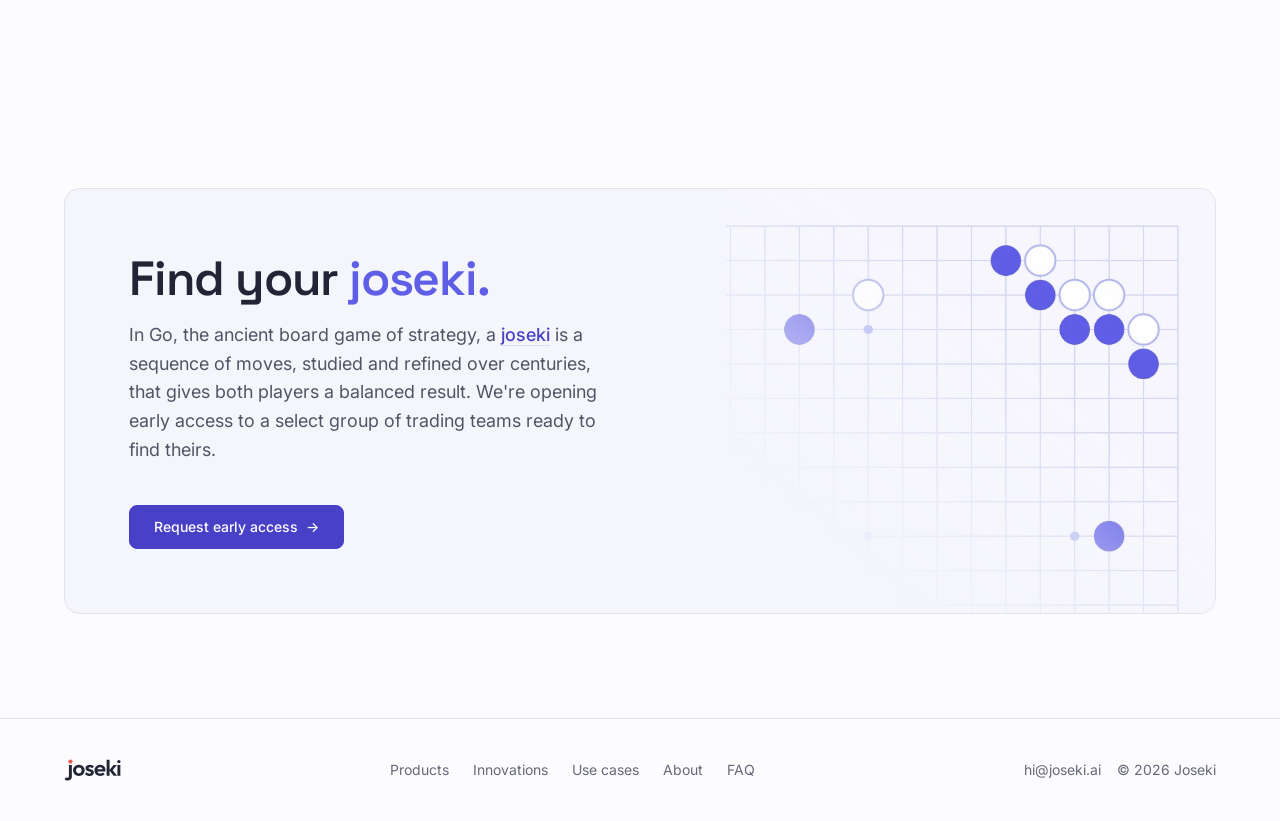
==== commit 2cae4963: "Home lede names the integrated platform; data-quality wording without gaps" ====
--- a/index.html
+++ b/index.html
@@ -7,7 +7,7 @@
   <meta name="viewport" content="width=device-width, initial-scale=1" />
   <meta name="robots" content="noarchive" />
   <title>Joseki — Find your edge at GPU speed</title>
-  <meta name="description" content="Quant infrastructure built on its own market capture. Every simulated fill traces to a recorded trade, every gap is labeled in the data, and every run reproduces byte for byte." />
+  <meta name="description" content="The integrated platform for quantitative trading simulation, analysis and strategy research, in one fast, scalable and secure environment." />
   <link rel="preconnect" href="https://fonts.googleapis.com" />
   <link rel="preconnect" href="https://fonts.gstatic.com" crossorigin />
   <link rel="stylesheet" href="https://fonts.googleapis.com/css2?family=Space+Grotesk:wght@500;600;700&family=Inter:wght@400;500;600&family=JetBrains+Mono:wght@400;500&display=swap" />
@@ -69,7 +69,7 @@
       <div class="wrap hero__text">
         <span class="badge">GPU-native infrastructure for quant strategies</span>
         <h1 class="hero__title">Find your edge <span class="hl">at GPU speed.</span></h1>
-        <p class="hero__lede">Quant infrastructure built on its own market capture. Every simulated fill traces to a recorded trade, every gap is labeled in the data, and every run reproduces byte for byte.</p>
+        <p class="hero__lede">The integrated platform for quantitative trading simulation, analysis and strategy research, in one fast, scalable and secure environment.</p>
         <div class="hero__actions">
           <a class="btn" href="/access/">Request early access <span class="arrow" aria-hidden="true">→</span></a>
           <a class="btn btn--ghost" href="/products/">Explore the products</a>
@@ -103,7 +103,7 @@
             <p>Raw messages, full order books, trades and bars, captured in colocation with nanosecond hardware timestamps. Full history, integrated into every product: nothing to download, no storage to manage.</p>
             <ul class="points">
               <li><strong>Read in place.</strong> Strategies, simulations and models use the data where it is stored.</li>
-              <li><strong>Gap flags.</strong> Records affected by a gap are flagged, never interpolated.</li>
+              <li><strong>Point-in-time reference data.</strong> Instrument definitions and symbology as of each date, with no look-ahead.</li>
               <li><strong>Two clocks per record.</strong> Matching engine timestamp and PTP-synchronized receive timestamp.</li>
             </ul>
             <p class="story__links"><a class="textlink" href="/products/market-data/">Market Data →</a></p>
@@ -245,7 +245,7 @@
             <svg viewBox="0 0 24 24"><ellipse cx="12" cy="6" rx="7" ry="3"/><path d="M5 6v12c0 1.7 3.1 3 7 3s7-1.3 7-3V6"/><path d="M5 12c0 1.7 3.1 3 7 3s7-1.3 7-3"/></svg>
           </span>
           <h3>We bring the market</h3>
-          <p>Recorded order books and trades, versioned by day, with every gap labeled. Connectors for your own data are on the roadmap.</p>
+          <p>Recorded order books and trades, versioned by day. Connectors for your own data are on the roadmap.</p>
         </div>
         <div class="entry">
           <span class="entry__icon" aria-hidden="true">
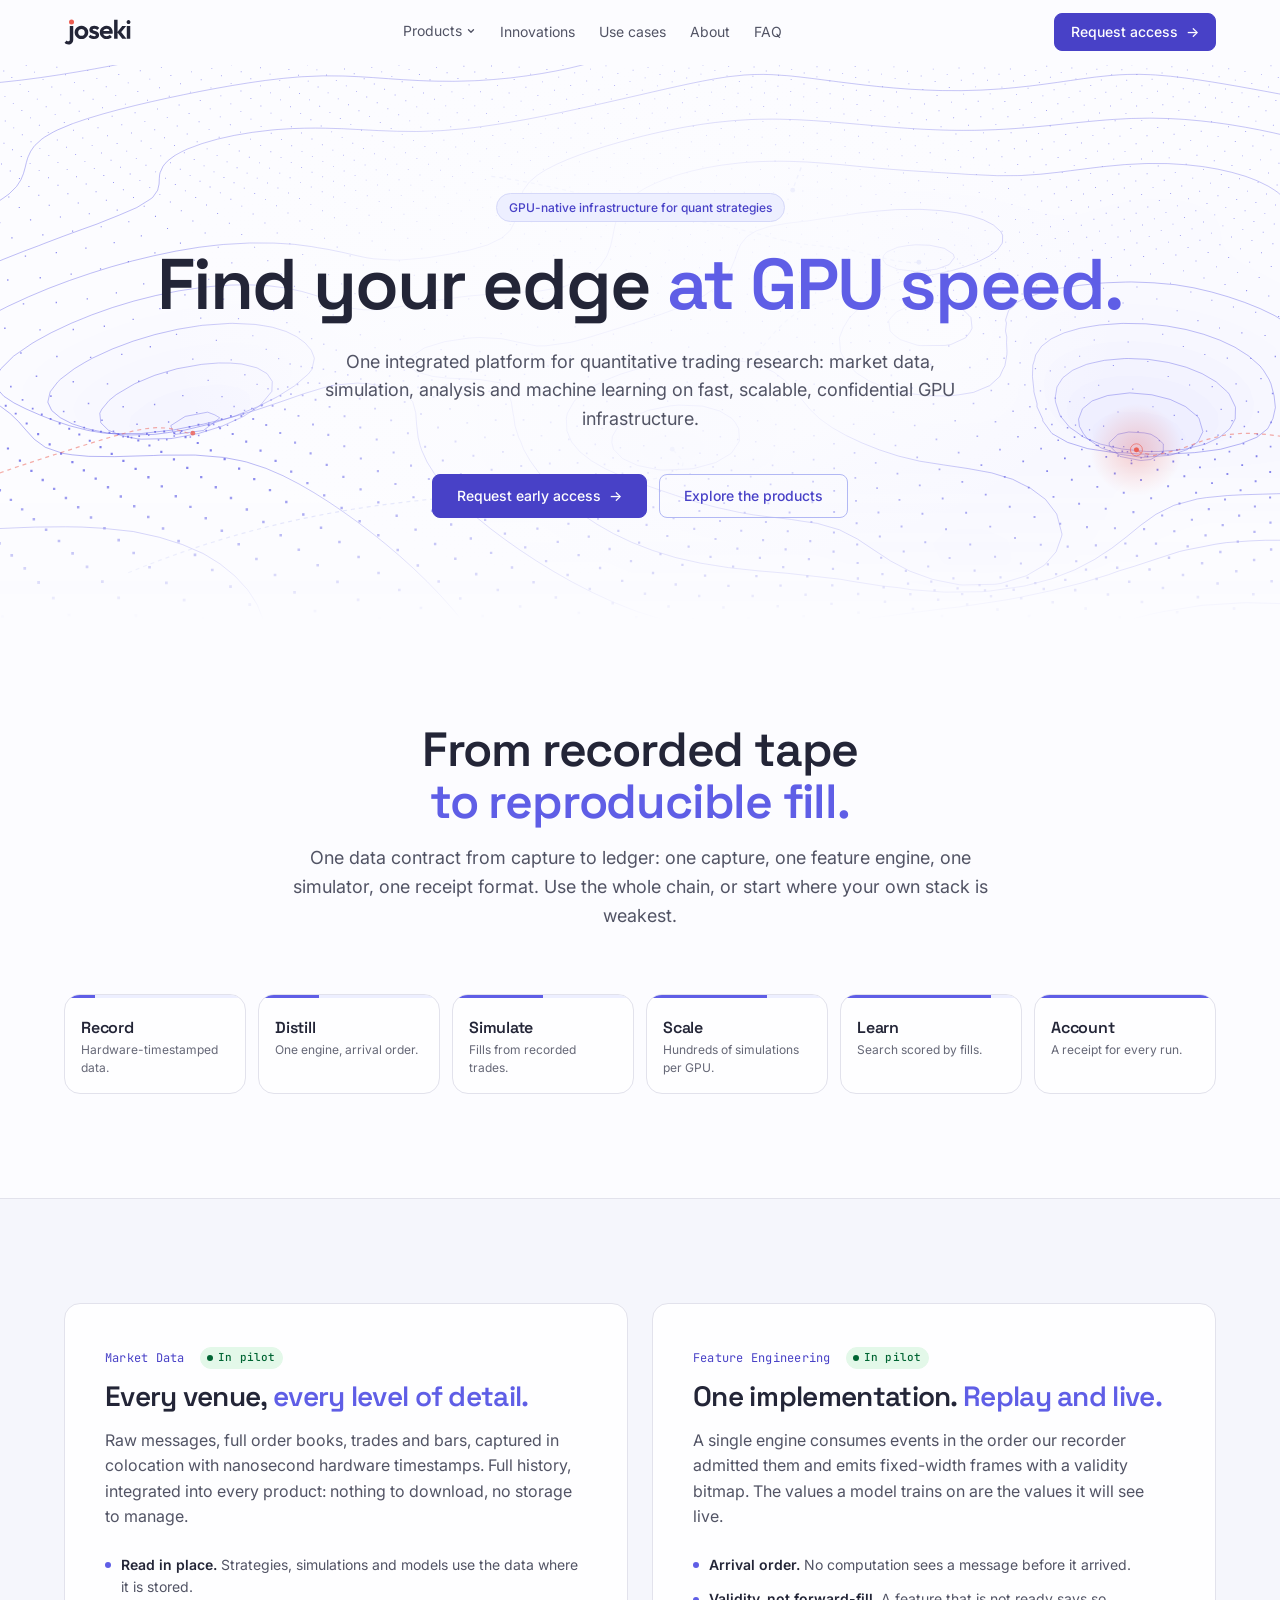
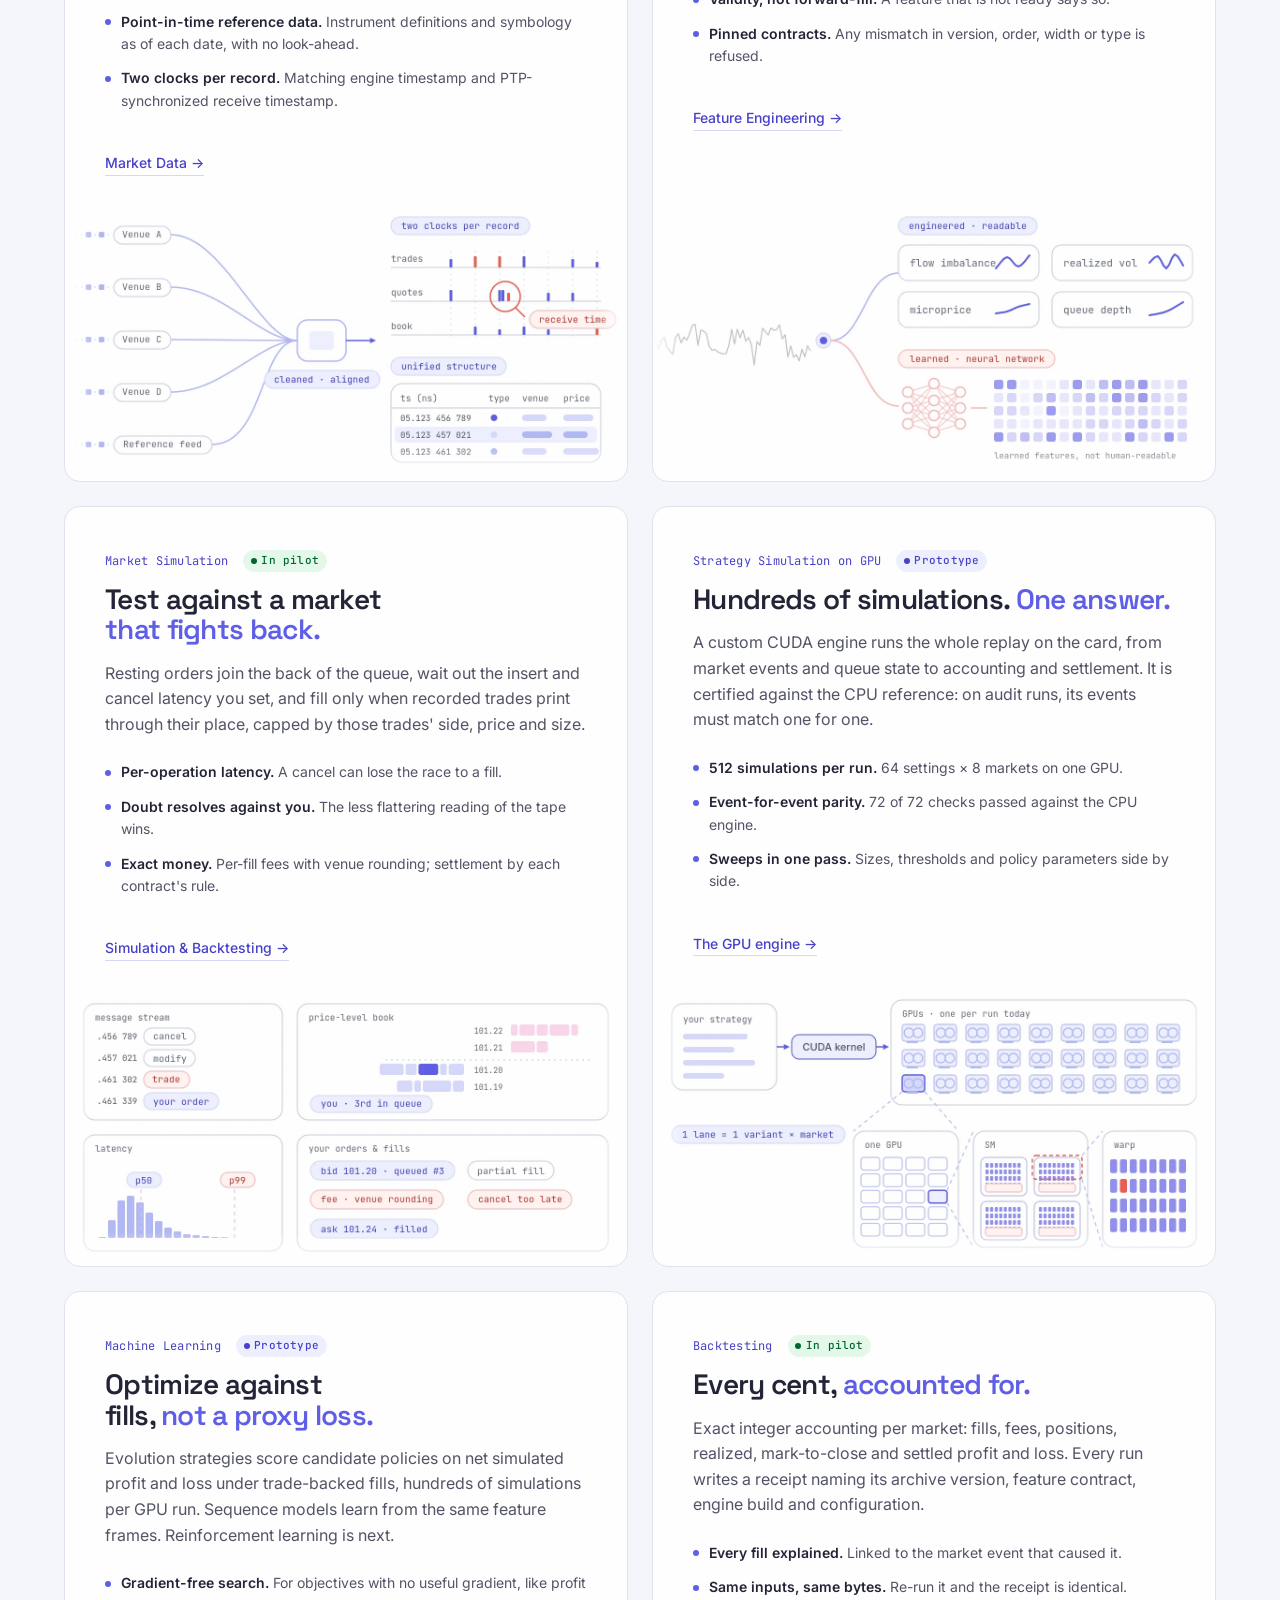
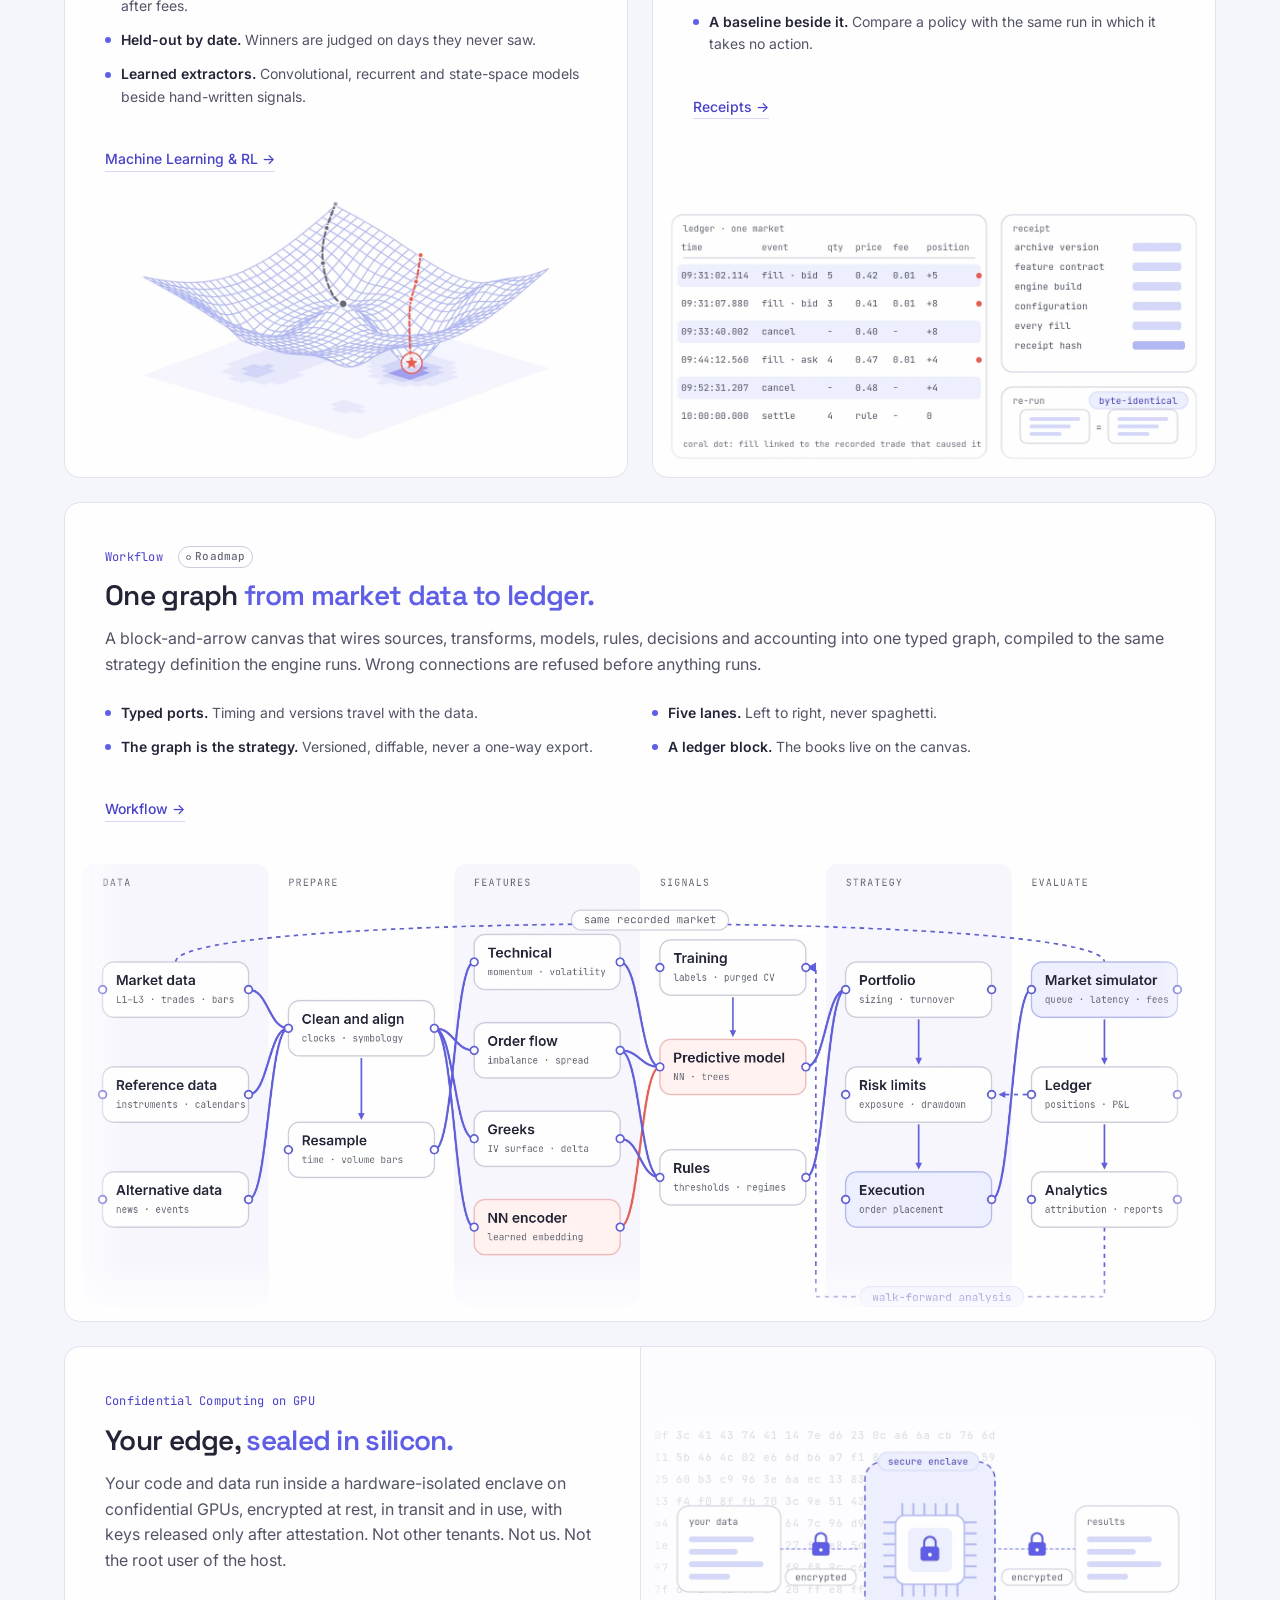
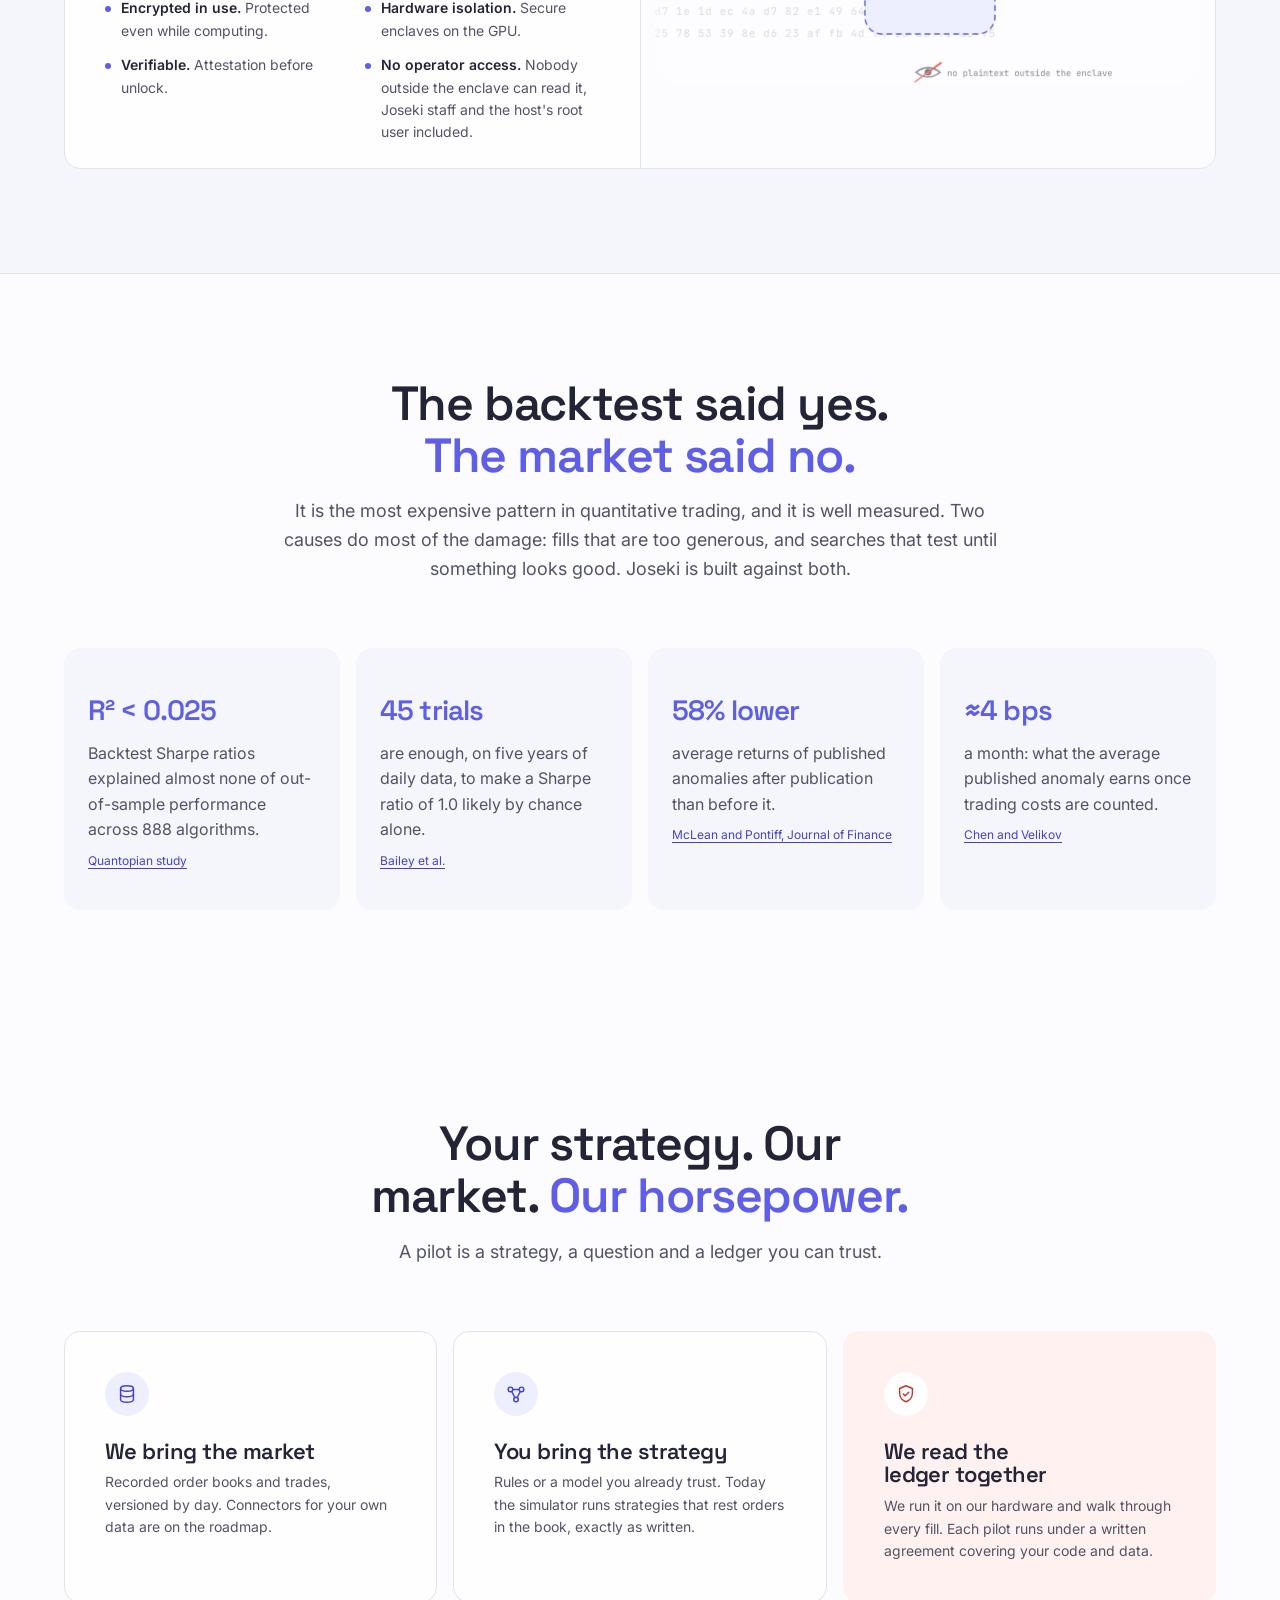
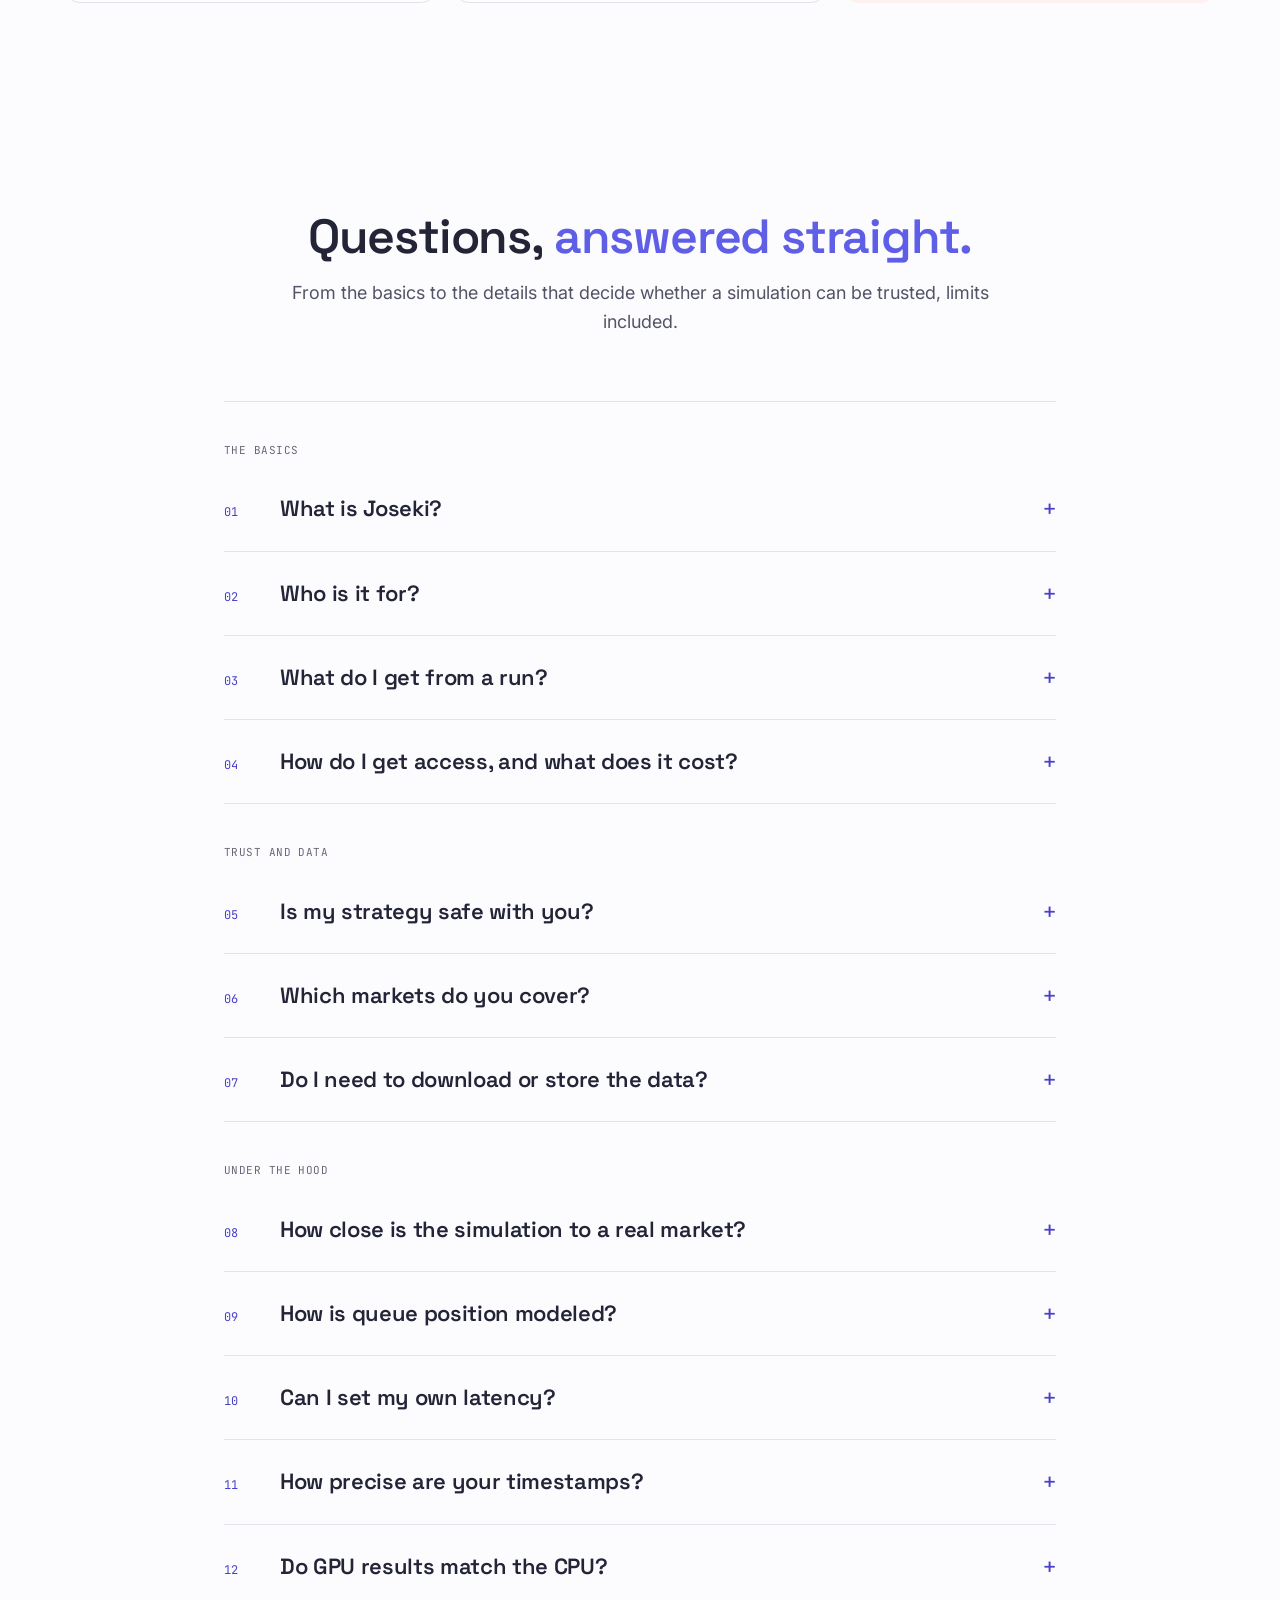
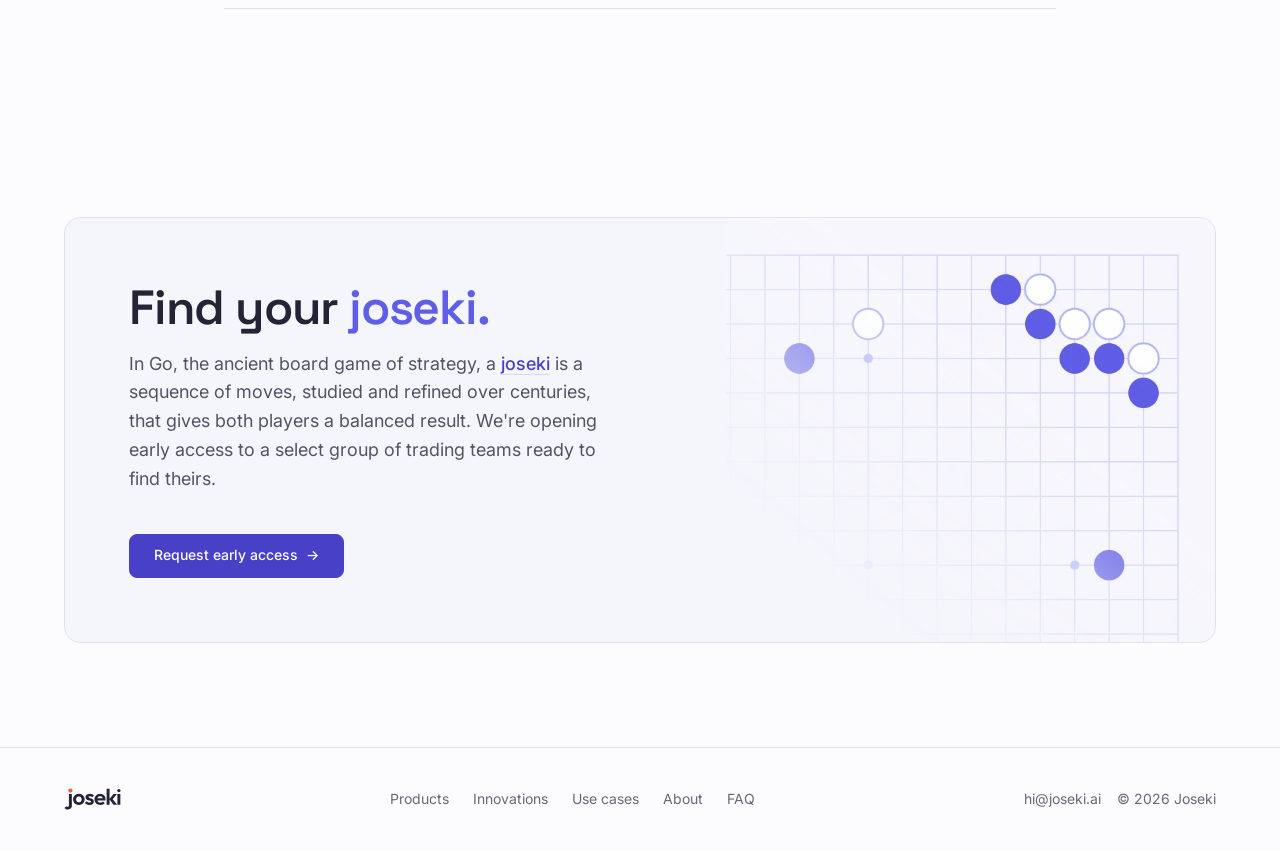
==== commit 477c29bd: "Home lede: one integrated platform for quantitative trading research" ====
--- a/index.html
+++ b/index.html
@@ -7,7 +7,7 @@
   <meta name="viewport" content="width=device-width, initial-scale=1" />
   <meta name="robots" content="noarchive" />
   <title>Joseki — Find your edge at GPU speed</title>
-  <meta name="description" content="The integrated platform for quantitative trading simulation, analysis and strategy research, in one fast, scalable and secure environment." />
+  <meta name="description" content="One integrated platform for quantitative trading research: market data, simulation, analysis and machine learning on fast, scalable, confidential GPU infrastructure." />
   <link rel="preconnect" href="https://fonts.googleapis.com" />
   <link rel="preconnect" href="https://fonts.gstatic.com" crossorigin />
   <link rel="stylesheet" href="https://fonts.googleapis.com/css2?family=Space+Grotesk:wght@500;600;700&family=Inter:wght@400;500;600&family=JetBrains+Mono:wght@400;500&display=swap" />
@@ -69,7 +69,7 @@
       <div class="wrap hero__text">
         <span class="badge">GPU-native infrastructure for quant strategies</span>
         <h1 class="hero__title">Find your edge <span class="hl">at GPU speed.</span></h1>
-        <p class="hero__lede">The integrated platform for quantitative trading simulation, analysis and strategy research, in one fast, scalable and secure environment.</p>
+        <p class="hero__lede">One integrated platform for quantitative trading research: market data, simulation, analysis and machine learning on fast, scalable, confidential GPU infrastructure.</p>
         <div class="hero__actions">
           <a class="btn" href="/access/">Request early access <span class="arrow" aria-hidden="true">→</span></a>
           <a class="btn btn--ghost" href="/products/">Explore the products</a>
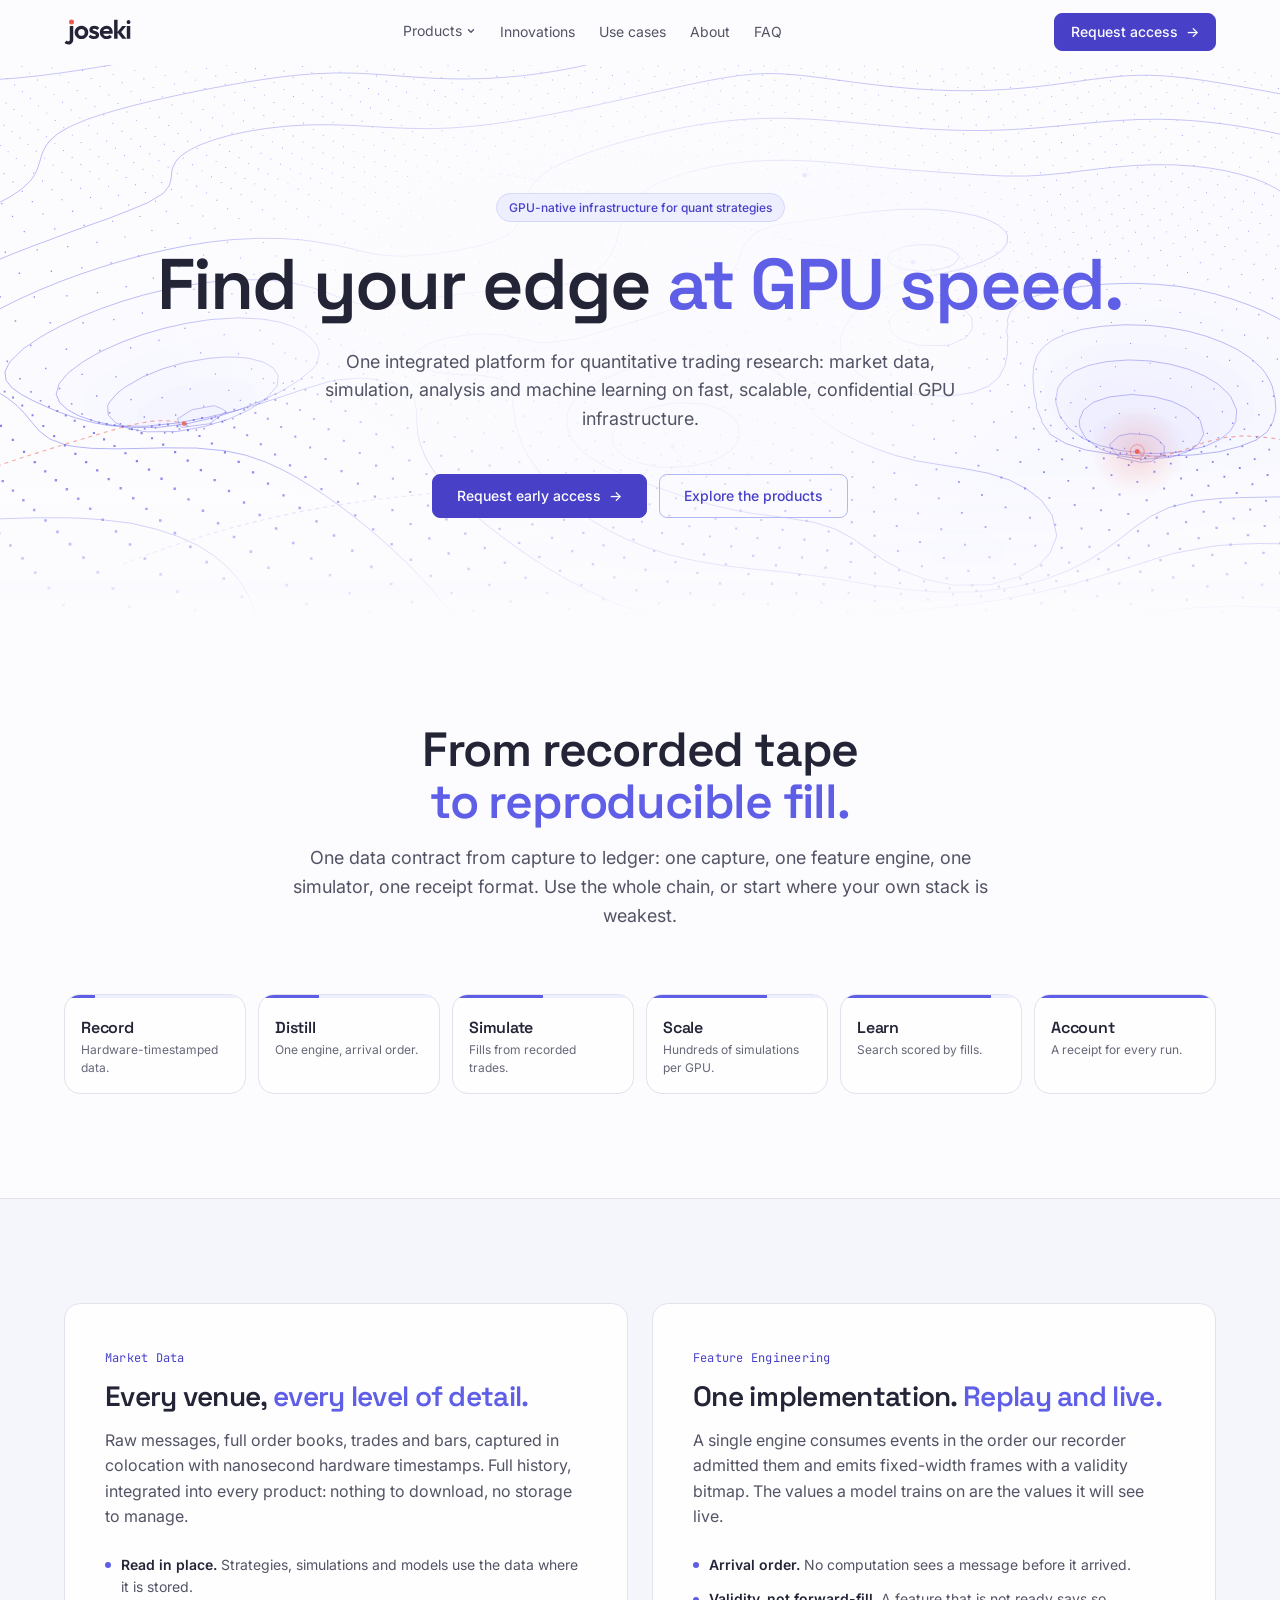
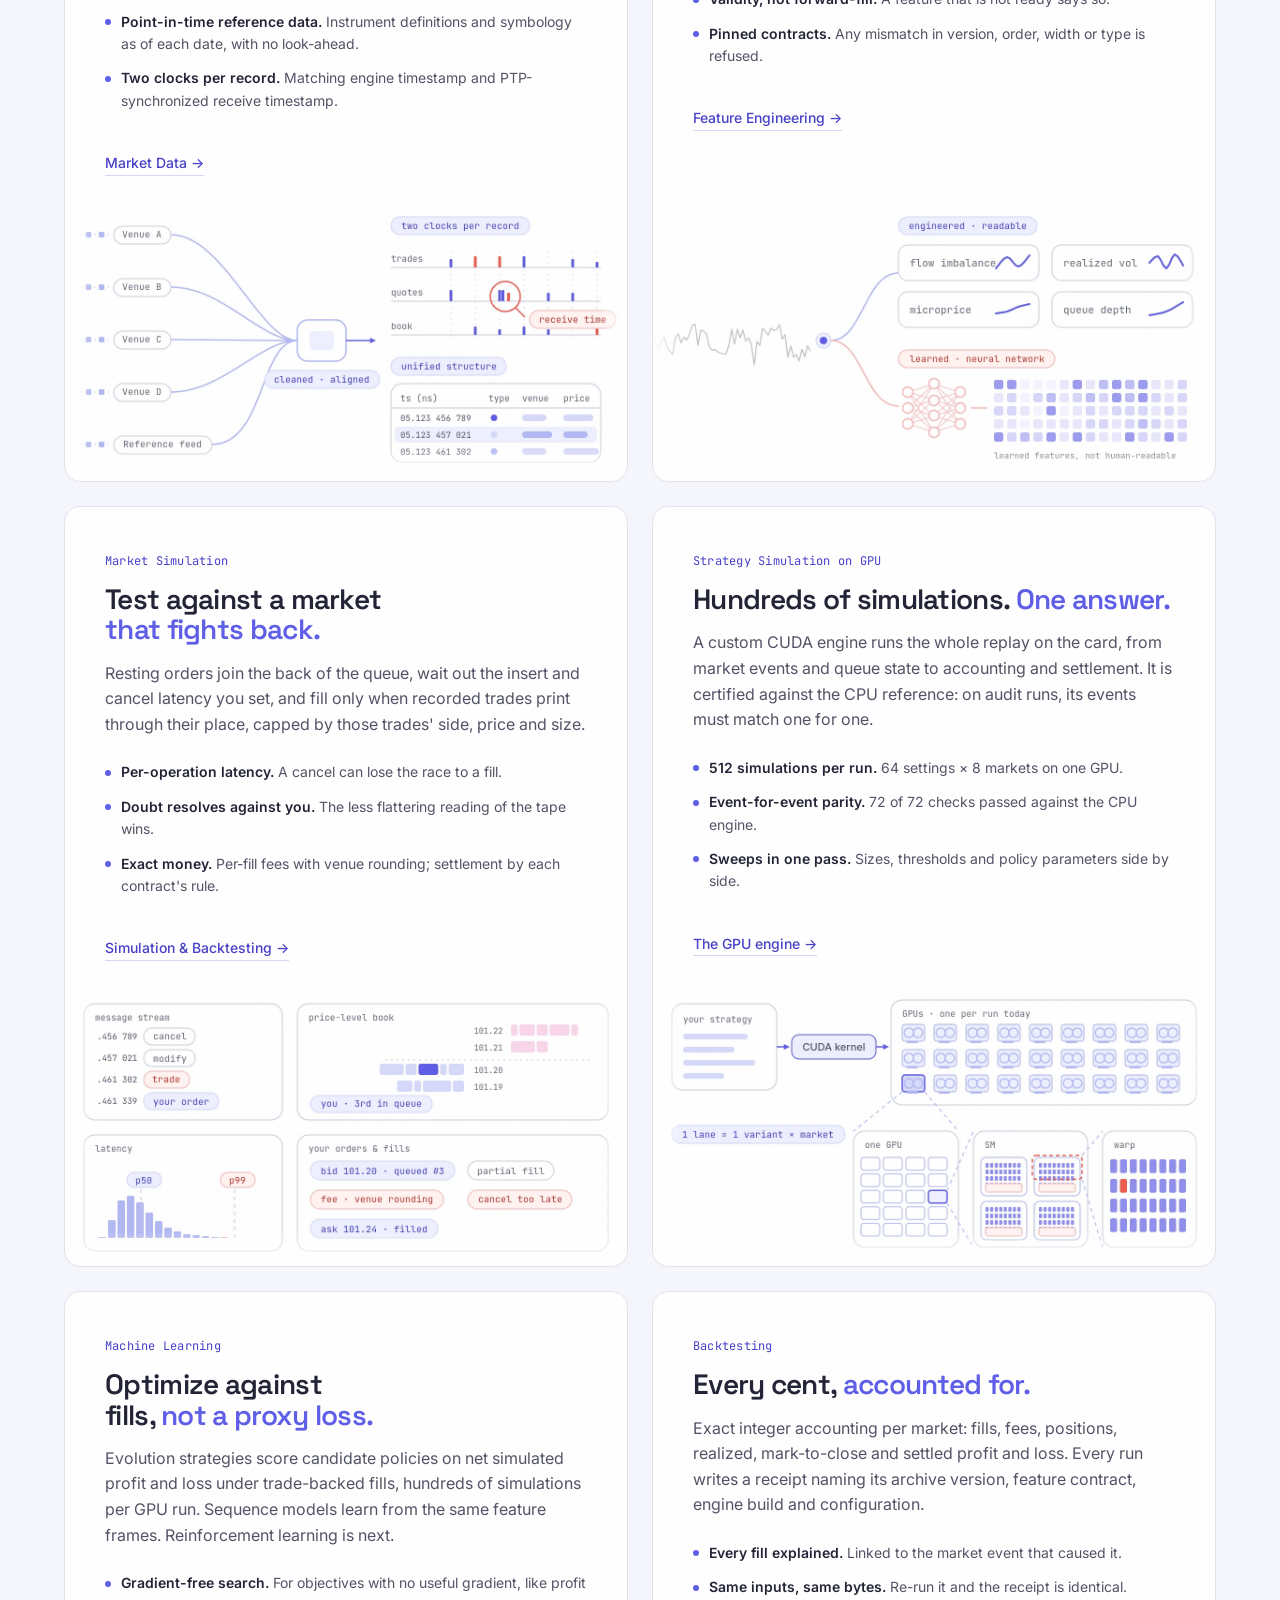
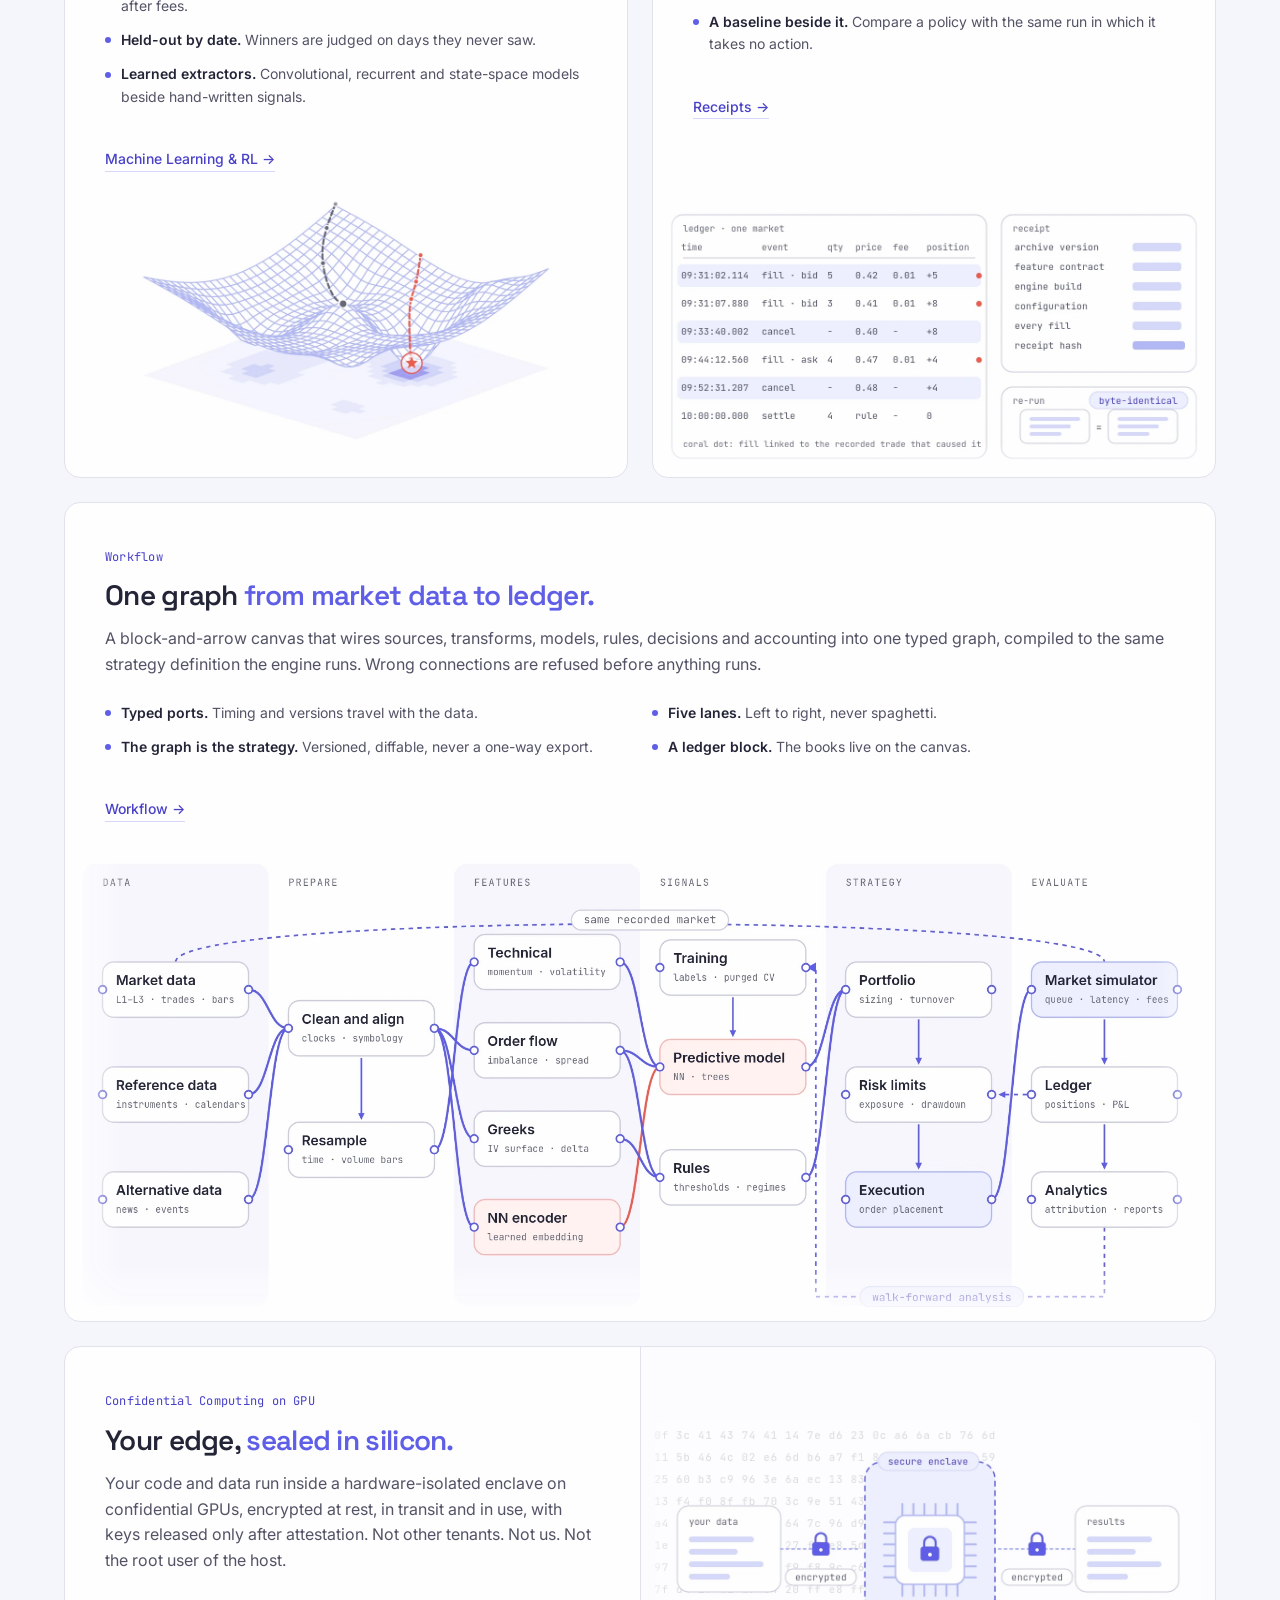
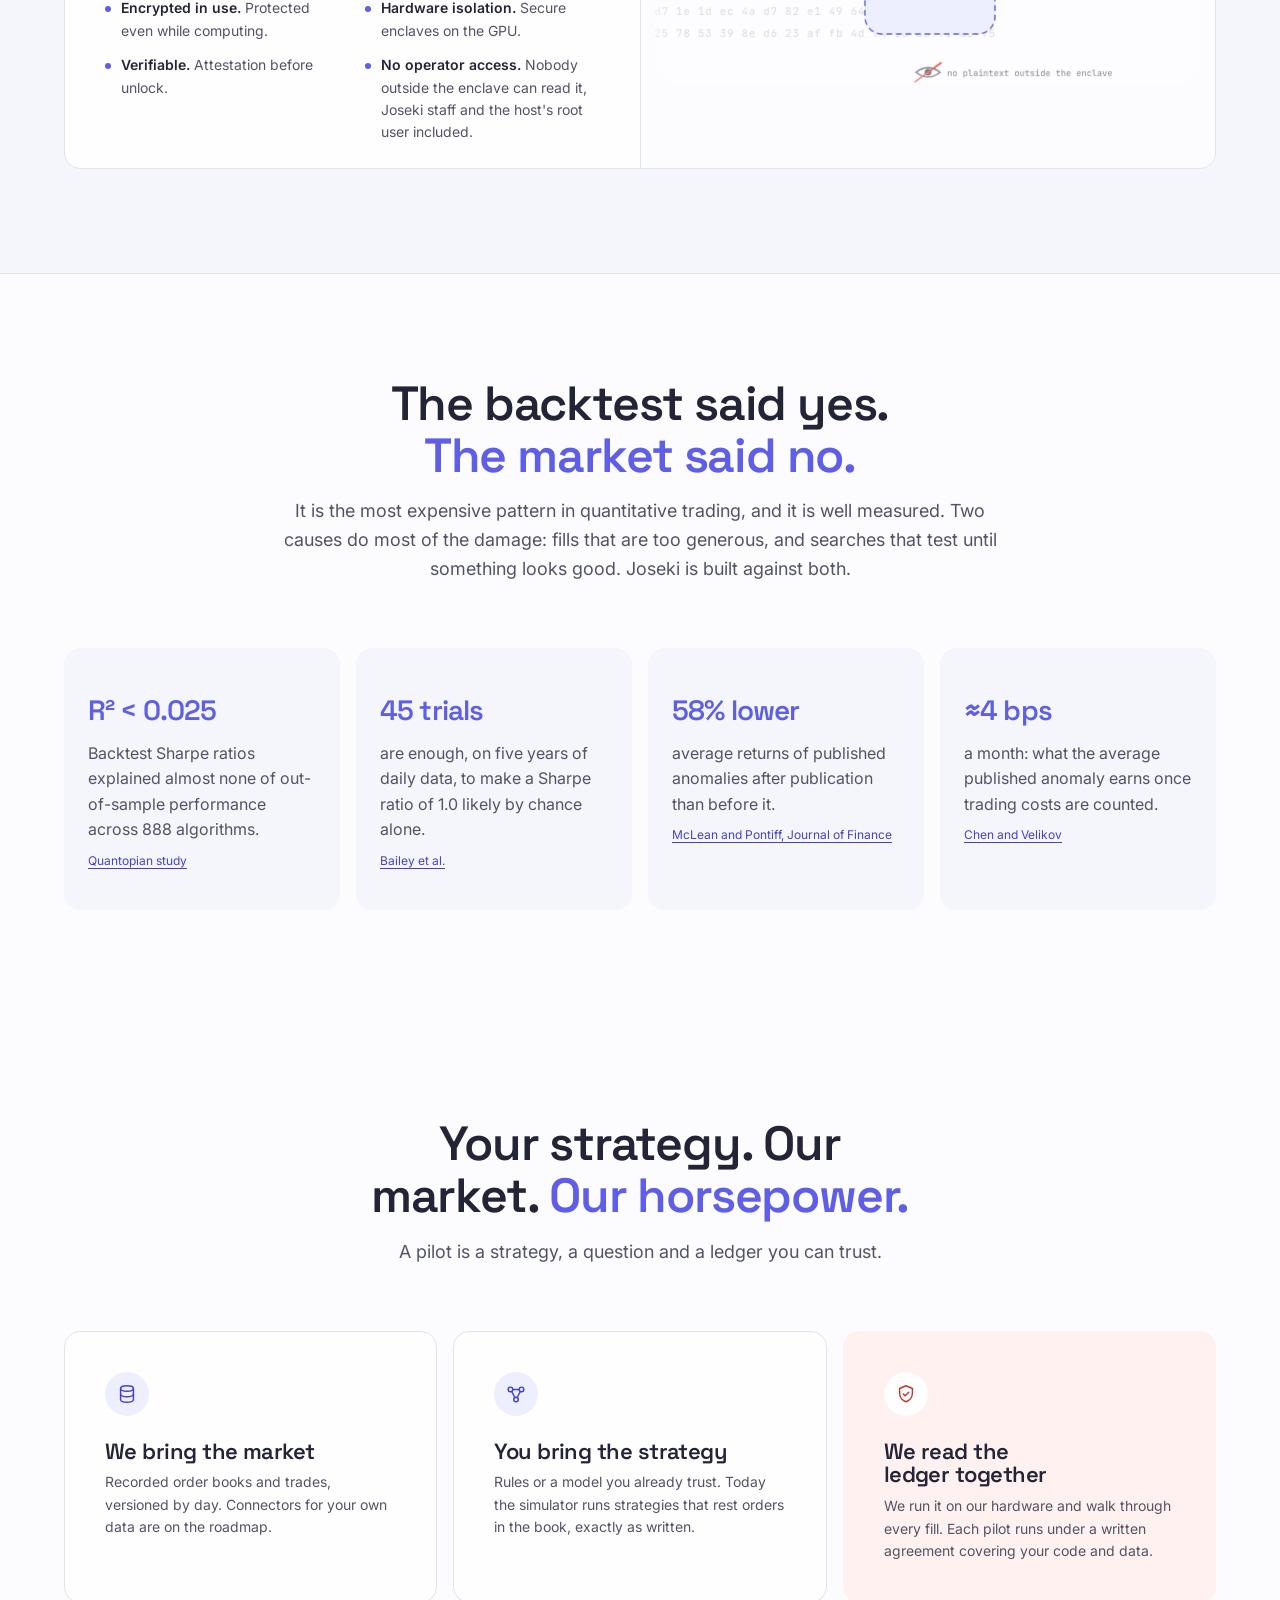
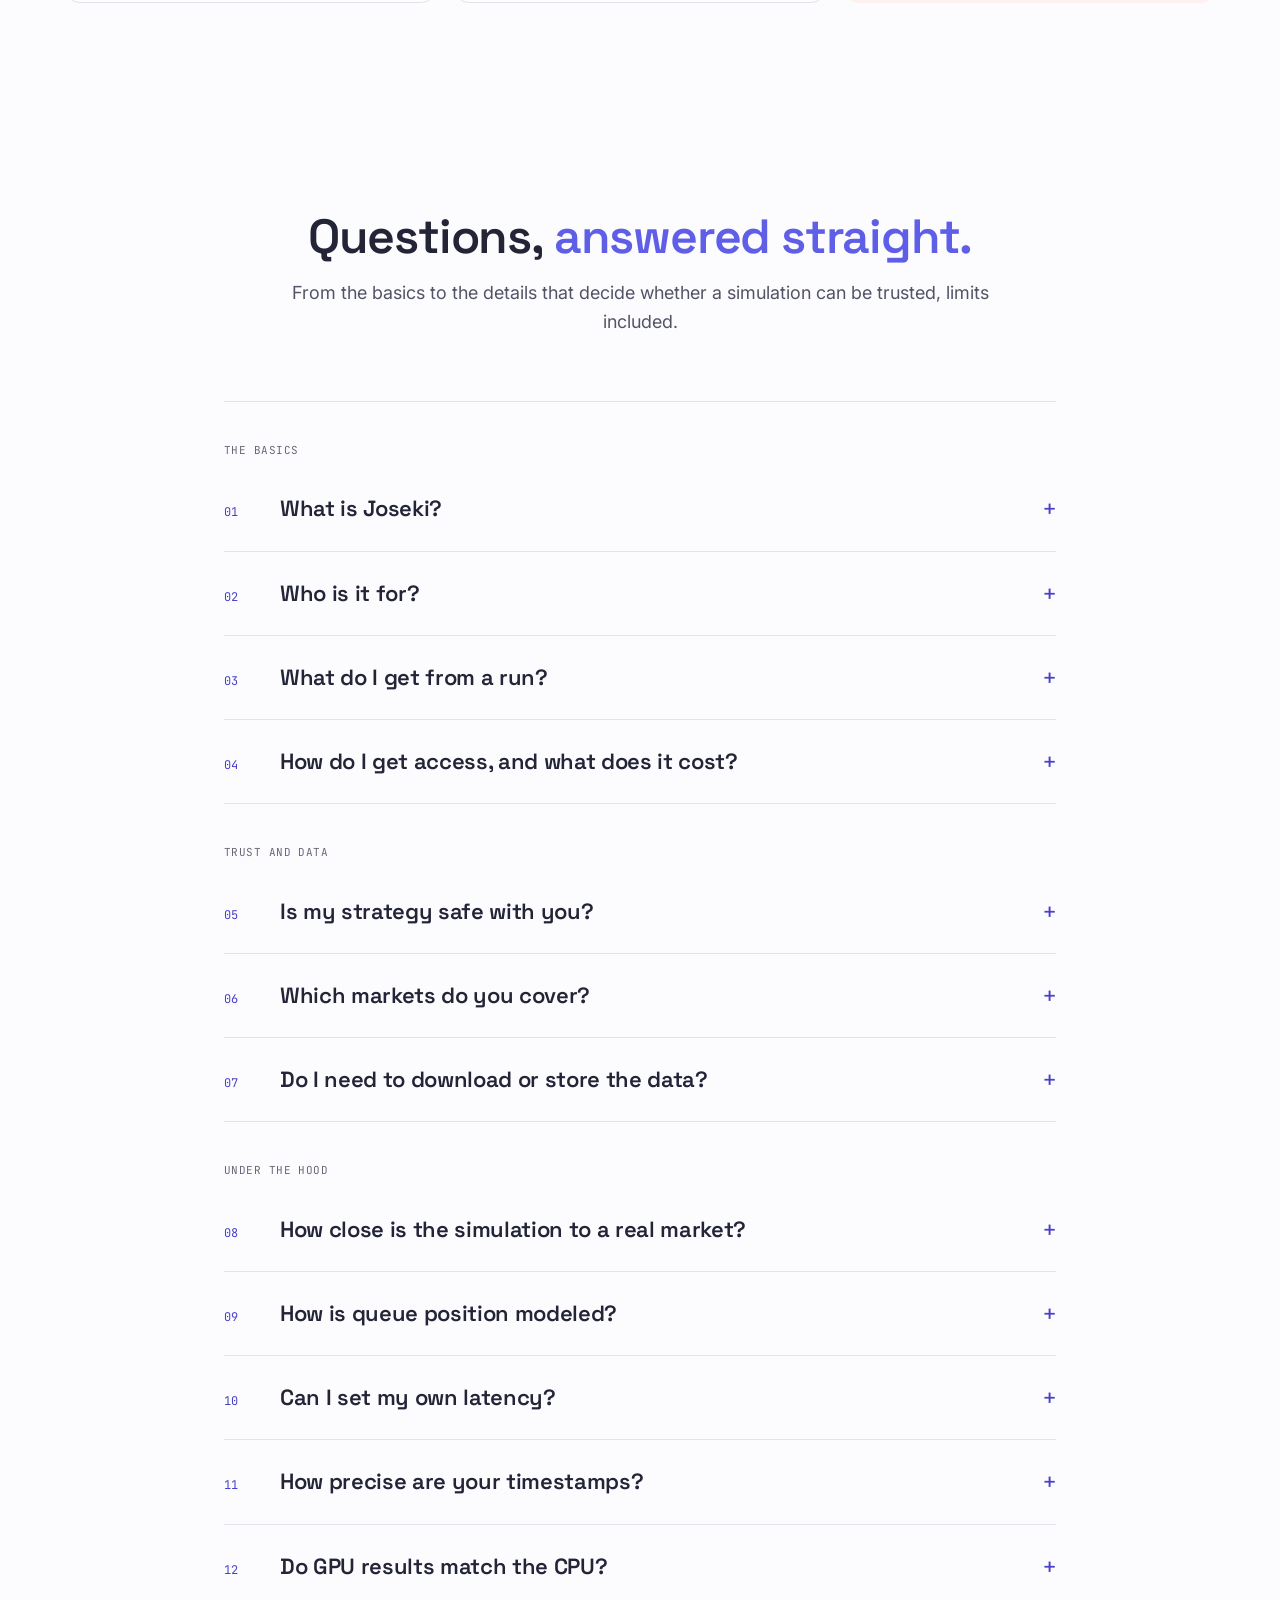
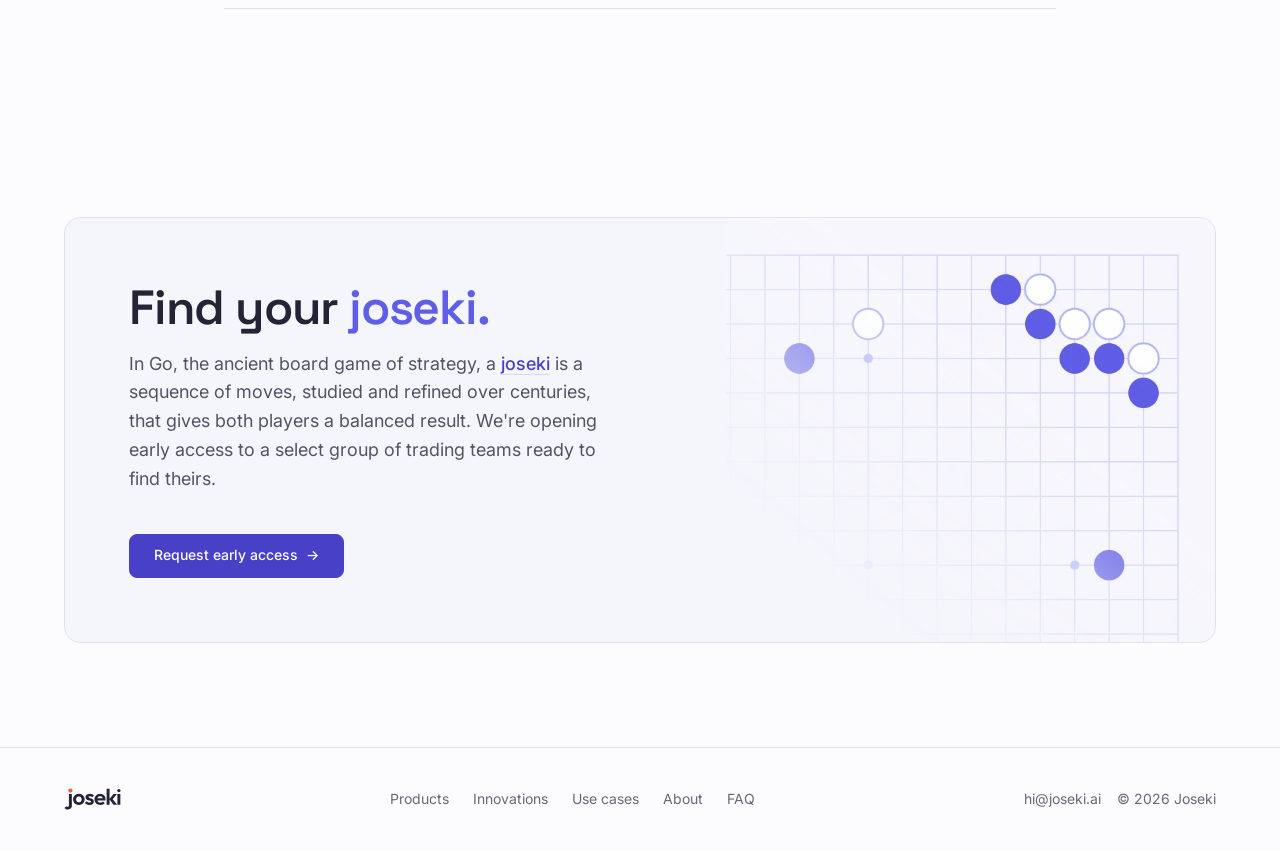
==== commit 142b9372: "No status labels on the home page" ====
--- a/index.html
+++ b/index.html
@@ -98,7 +98,7 @@
       <div class="wrap bento">
         <article class="card card--6" id="data">
           <div class="card__text">
-            <span class="card__label">Market Data <span class="chip chip--ready">In pilot</span></span>
+            <span class="card__label">Market Data</span>
             <h3>Every venue, <span class="hl">every level of detail.</span></h3>
             <p>Raw messages, full order books, trades and bars, captured in colocation with nanosecond hardware timestamps. Full history, integrated into every product: nothing to download, no storage to manage.</p>
             <ul class="points">
@@ -113,7 +113,7 @@
 
         <article class="card card--6" id="features">
           <div class="card__text">
-            <span class="card__label">Feature Engineering <span class="chip chip--ready">In pilot</span></span>
+            <span class="card__label">Feature Engineering</span>
             <h3>One implementation. <span class="hl">Replay and live.</span></h3>
             <p>A single engine consumes events in the order our recorder admitted them and emits fixed-width frames with a validity bitmap. The values a model trains on are the values it will see live.</p>
             <ul class="points">
@@ -128,7 +128,7 @@
 
         <article class="card card--6" id="simulation">
           <div class="card__text">
-            <span class="card__label">Market Simulation <span class="chip chip--ready">In pilot</span></span>
+            <span class="card__label">Market Simulation</span>
             <h3>Test against a market <span class="hl">that fights back.</span></h3>
             <p>Resting orders join the back of the queue, wait out the insert and cancel latency you set, and fill only when recorded trades print through their place, capped by those trades' side, price and size.</p>
             <ul class="points">
@@ -143,7 +143,7 @@
 
         <article class="card card--6" id="strategy-gpu">
           <div class="card__text">
-            <span class="card__label">Strategy Simulation on GPU <span class="chip chip--proto">Prototype</span></span>
+            <span class="card__label">Strategy Simulation on GPU</span>
             <h3>Hundreds of simulations. <span class="hl">One answer.</span></h3>
             <p>A custom CUDA engine runs the whole replay on the card, from market events and queue state to accounting and settlement. It is certified against the CPU reference: on audit runs, its events must match one for one.</p>
             <ul class="points">
@@ -158,7 +158,7 @@
 
         <article class="card card--6" id="learning">
           <div class="card__text">
-            <span class="card__label">Machine Learning <span class="chip chip--proto">Prototype</span></span>
+            <span class="card__label">Machine Learning</span>
             <h3>Optimize against fills, <span class="hl">not a proxy loss.</span></h3>
             <p>Evolution strategies score candidate policies on net simulated profit and loss under trade-backed fills, hundreds of simulations per GPU run. Sequence models learn from the same feature frames. Reinforcement learning is next.</p>
             <ul class="points">
@@ -173,7 +173,7 @@
 
         <article class="card card--6" id="backtesting">
           <div class="card__text">
-            <span class="card__label">Backtesting <span class="chip chip--ready">In pilot</span></span>
+            <span class="card__label">Backtesting</span>
             <h3>Every cent, <span class="hl">accounted for.</span></h3>
             <p>Exact integer accounting per market: fills, fees, positions, realized, mark-to-close and settled profit and loss. Every run writes a receipt naming its archive version, feature contract, engine build and configuration.</p>
             <ul class="points">
@@ -188,7 +188,7 @@
 
         <article class="card card--12" id="workflow">
           <div class="card__text">
-            <span class="card__label">Workflow <span class="chip chip--roadmap">Roadmap</span></span>
+            <span class="card__label">Workflow</span>
             <h3>One graph <span class="hl">from market data to ledger.</span></h3>
             <p>A block-and-arrow canvas that wires sources, transforms, models, rules, decisions and accounting into one typed graph, compiled to the same strategy definition the engine runs. Wrong connections are refused before anything runs.</p>
             <ul class="points points--2">
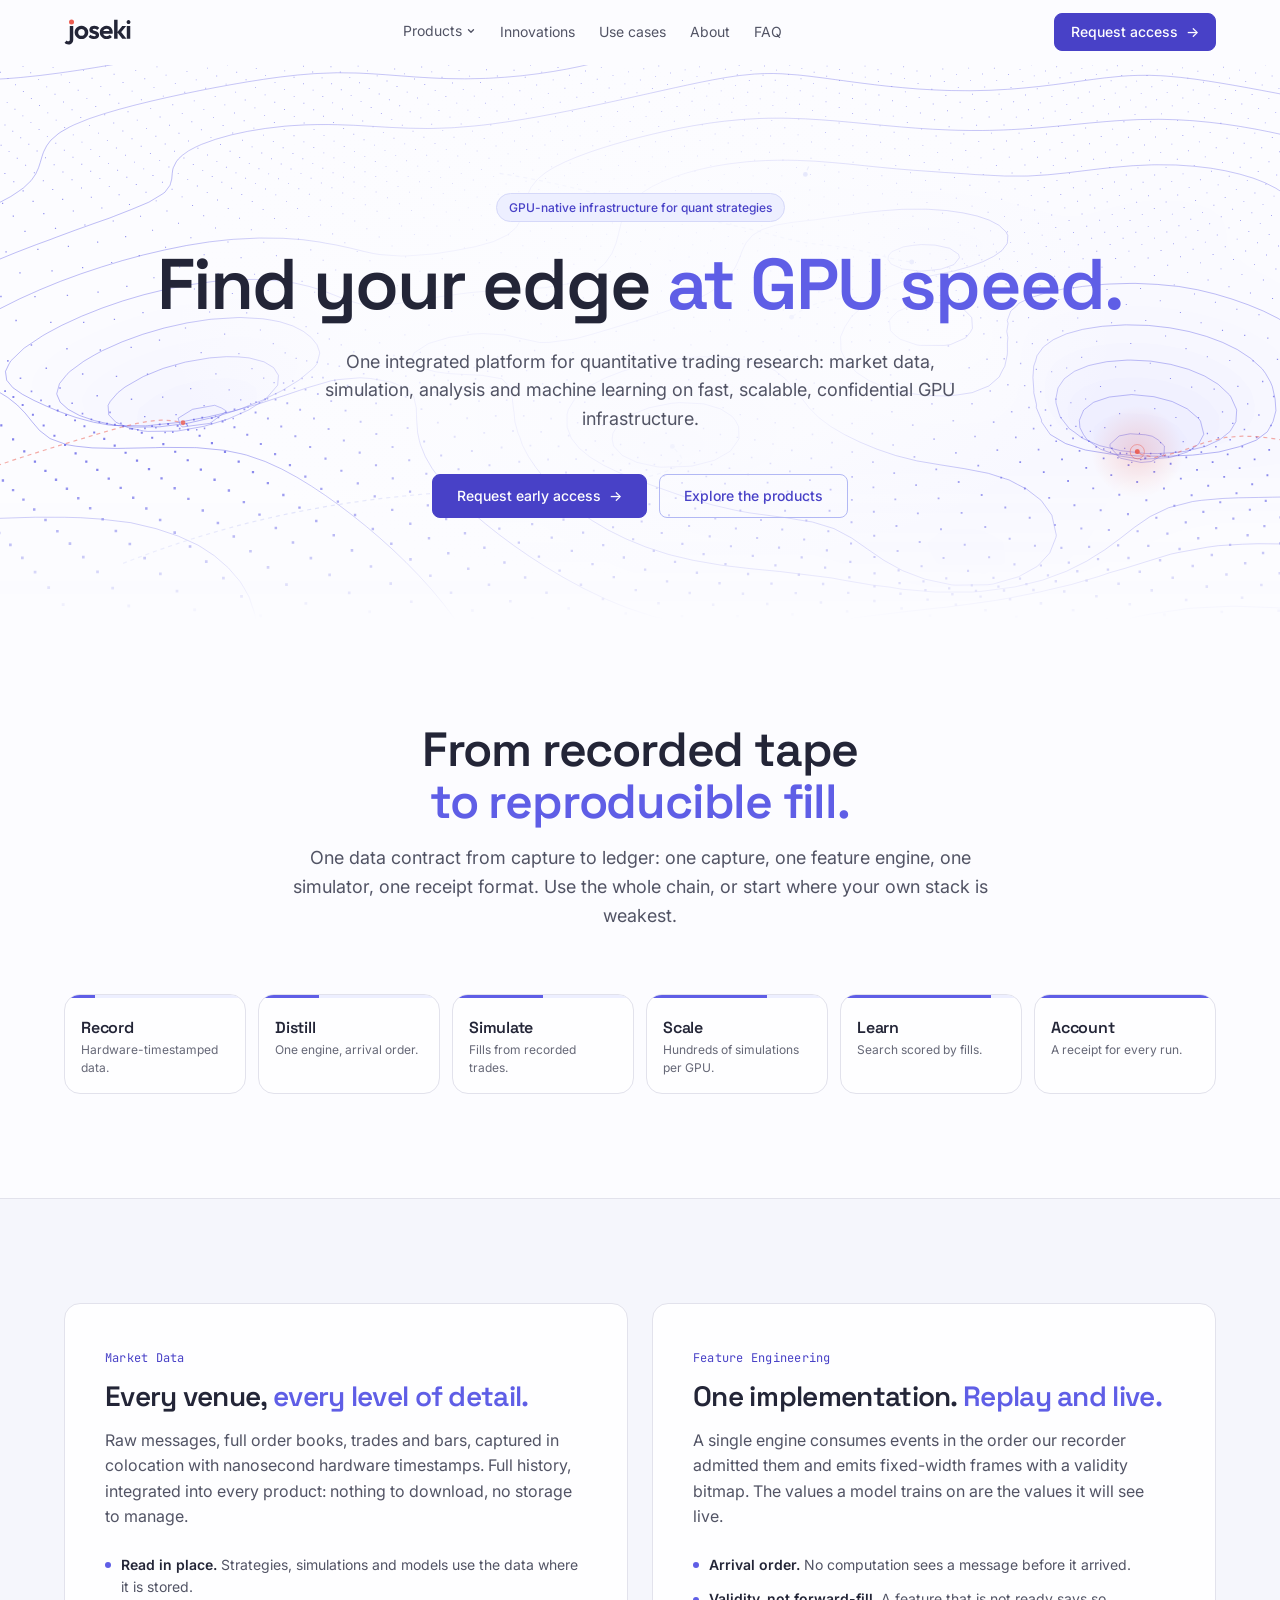
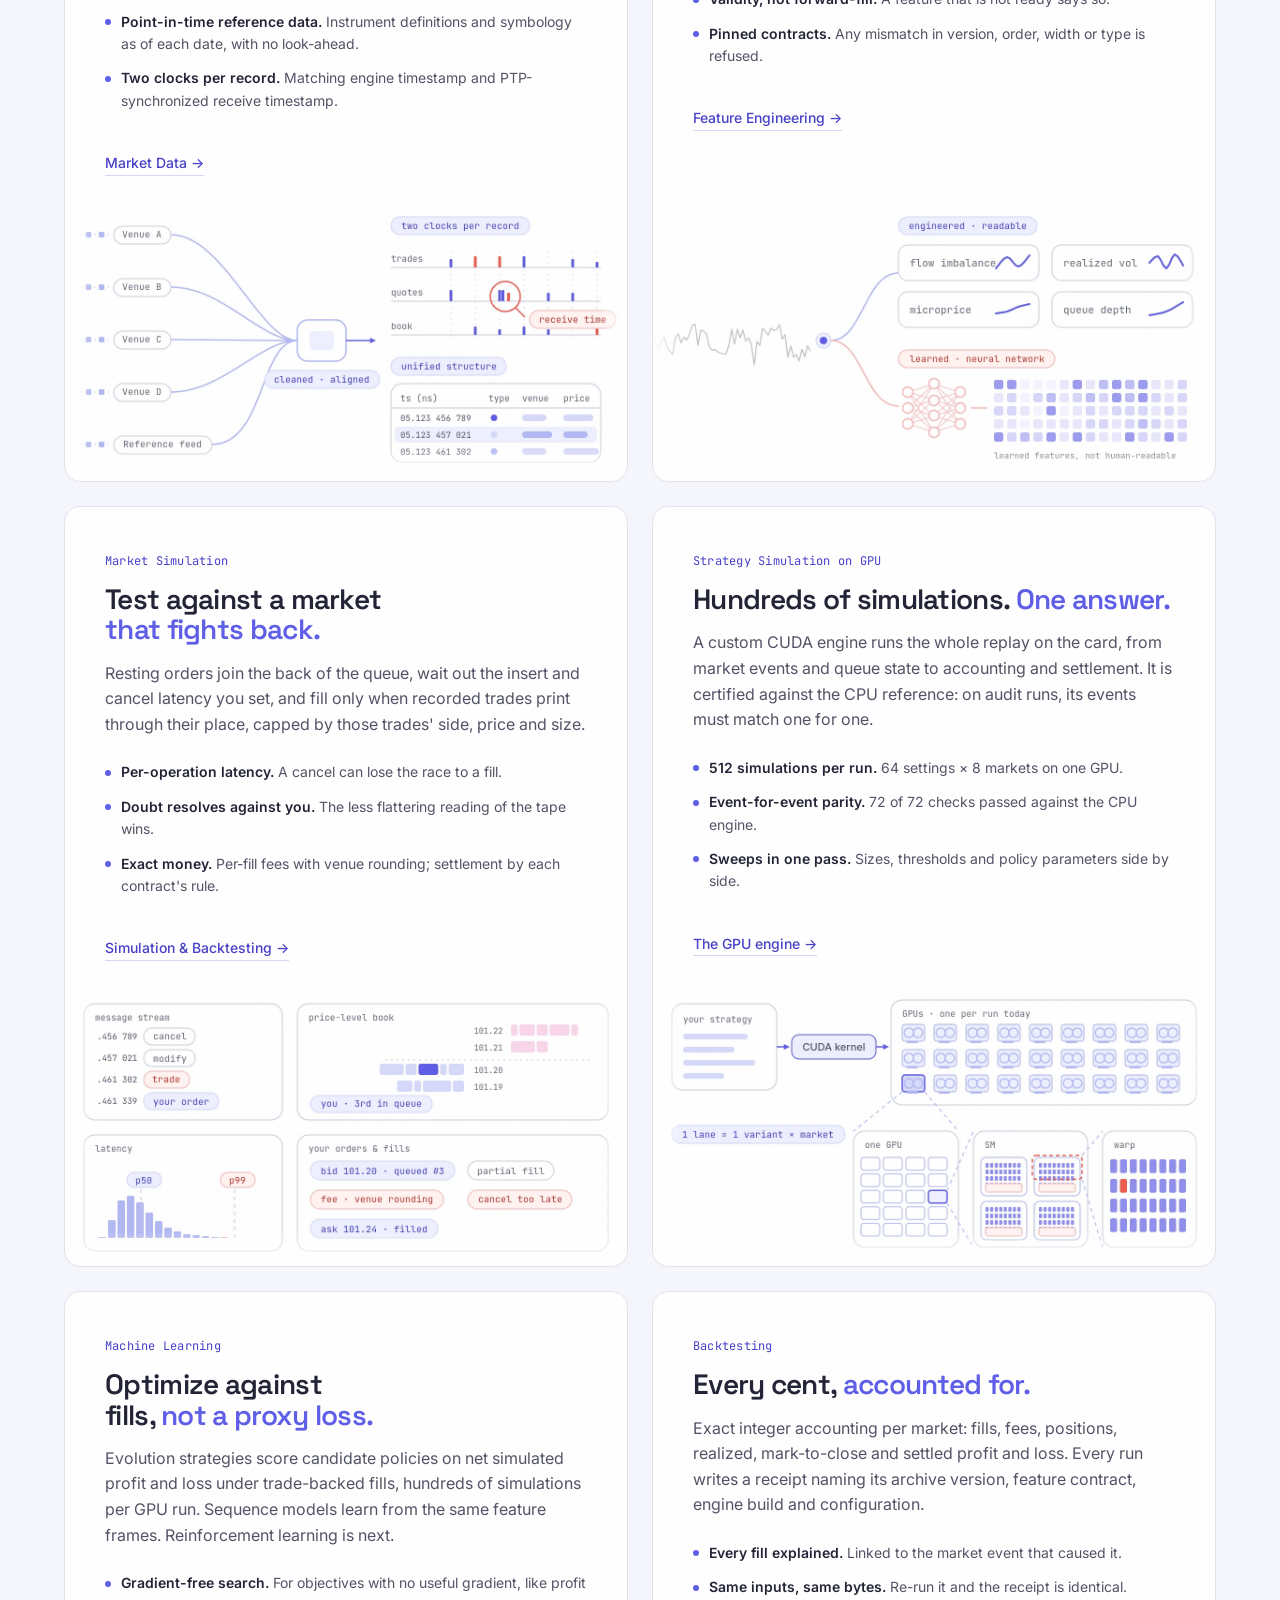
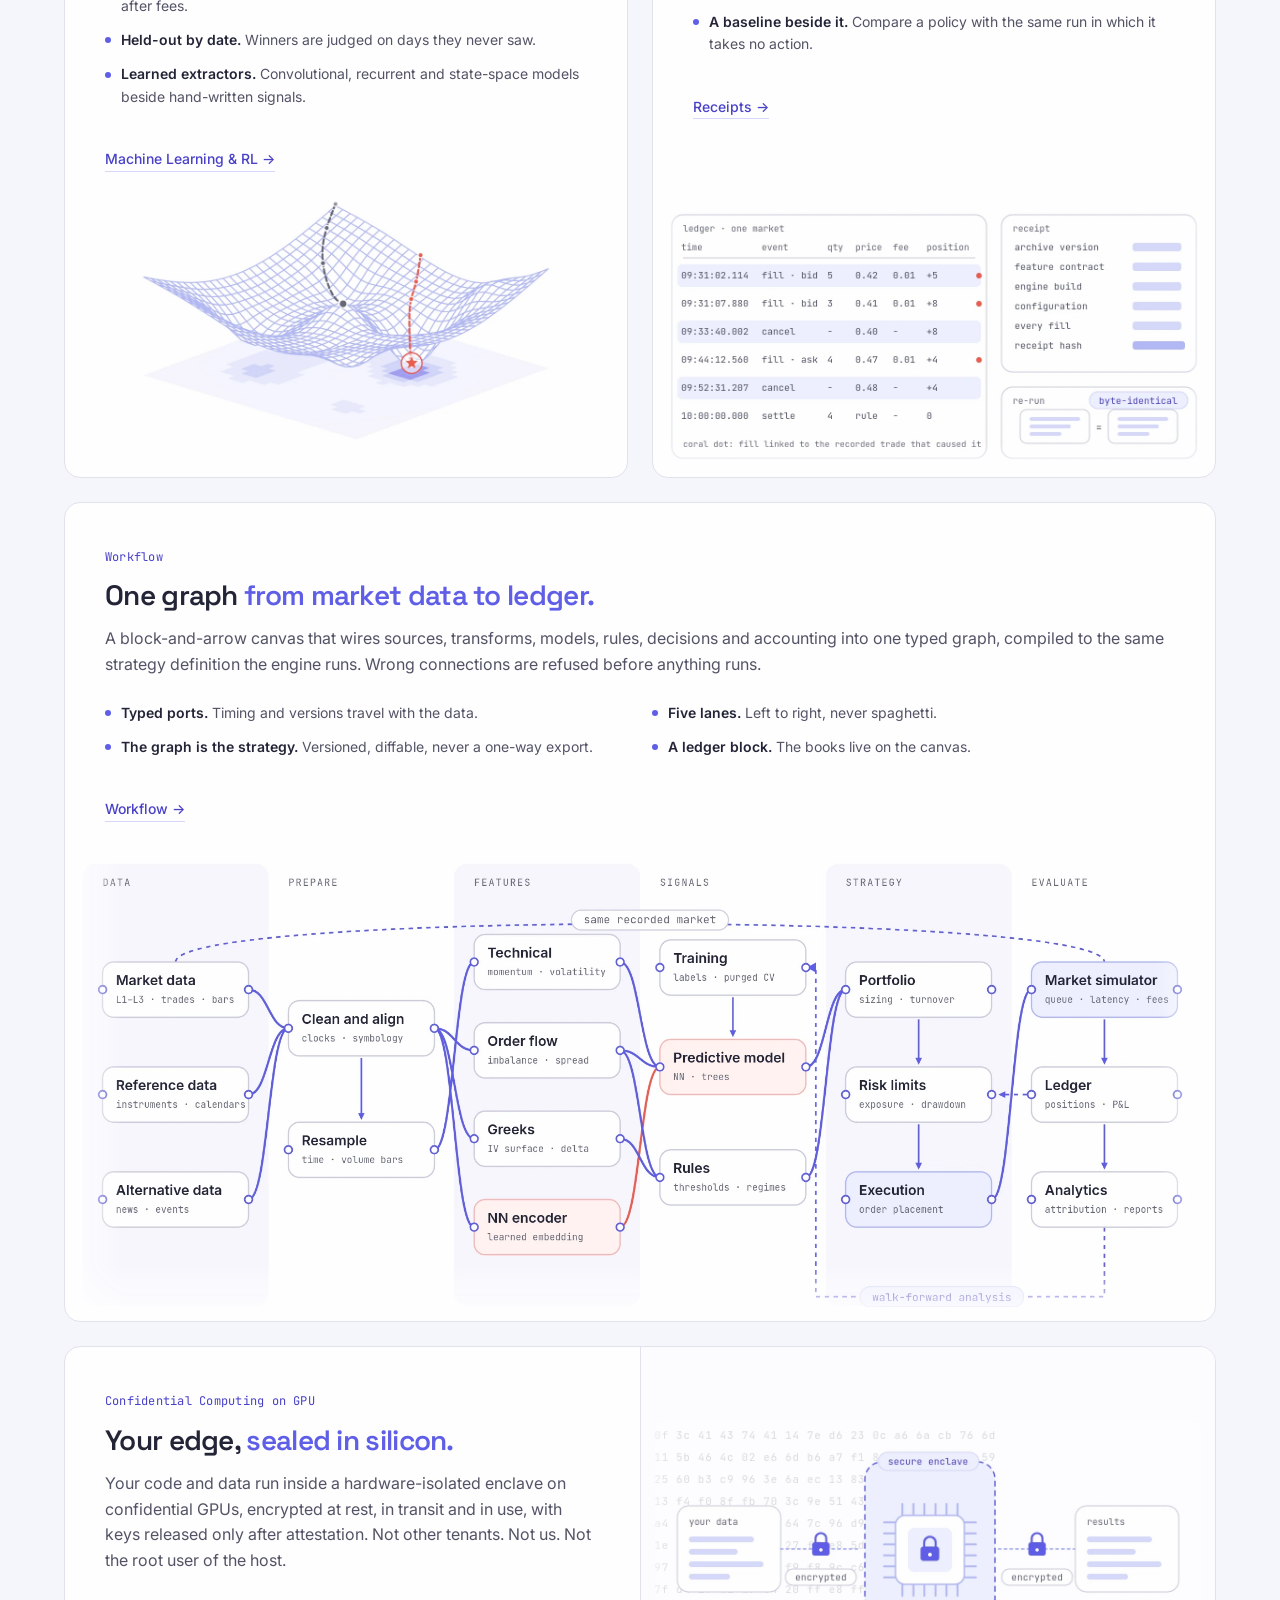
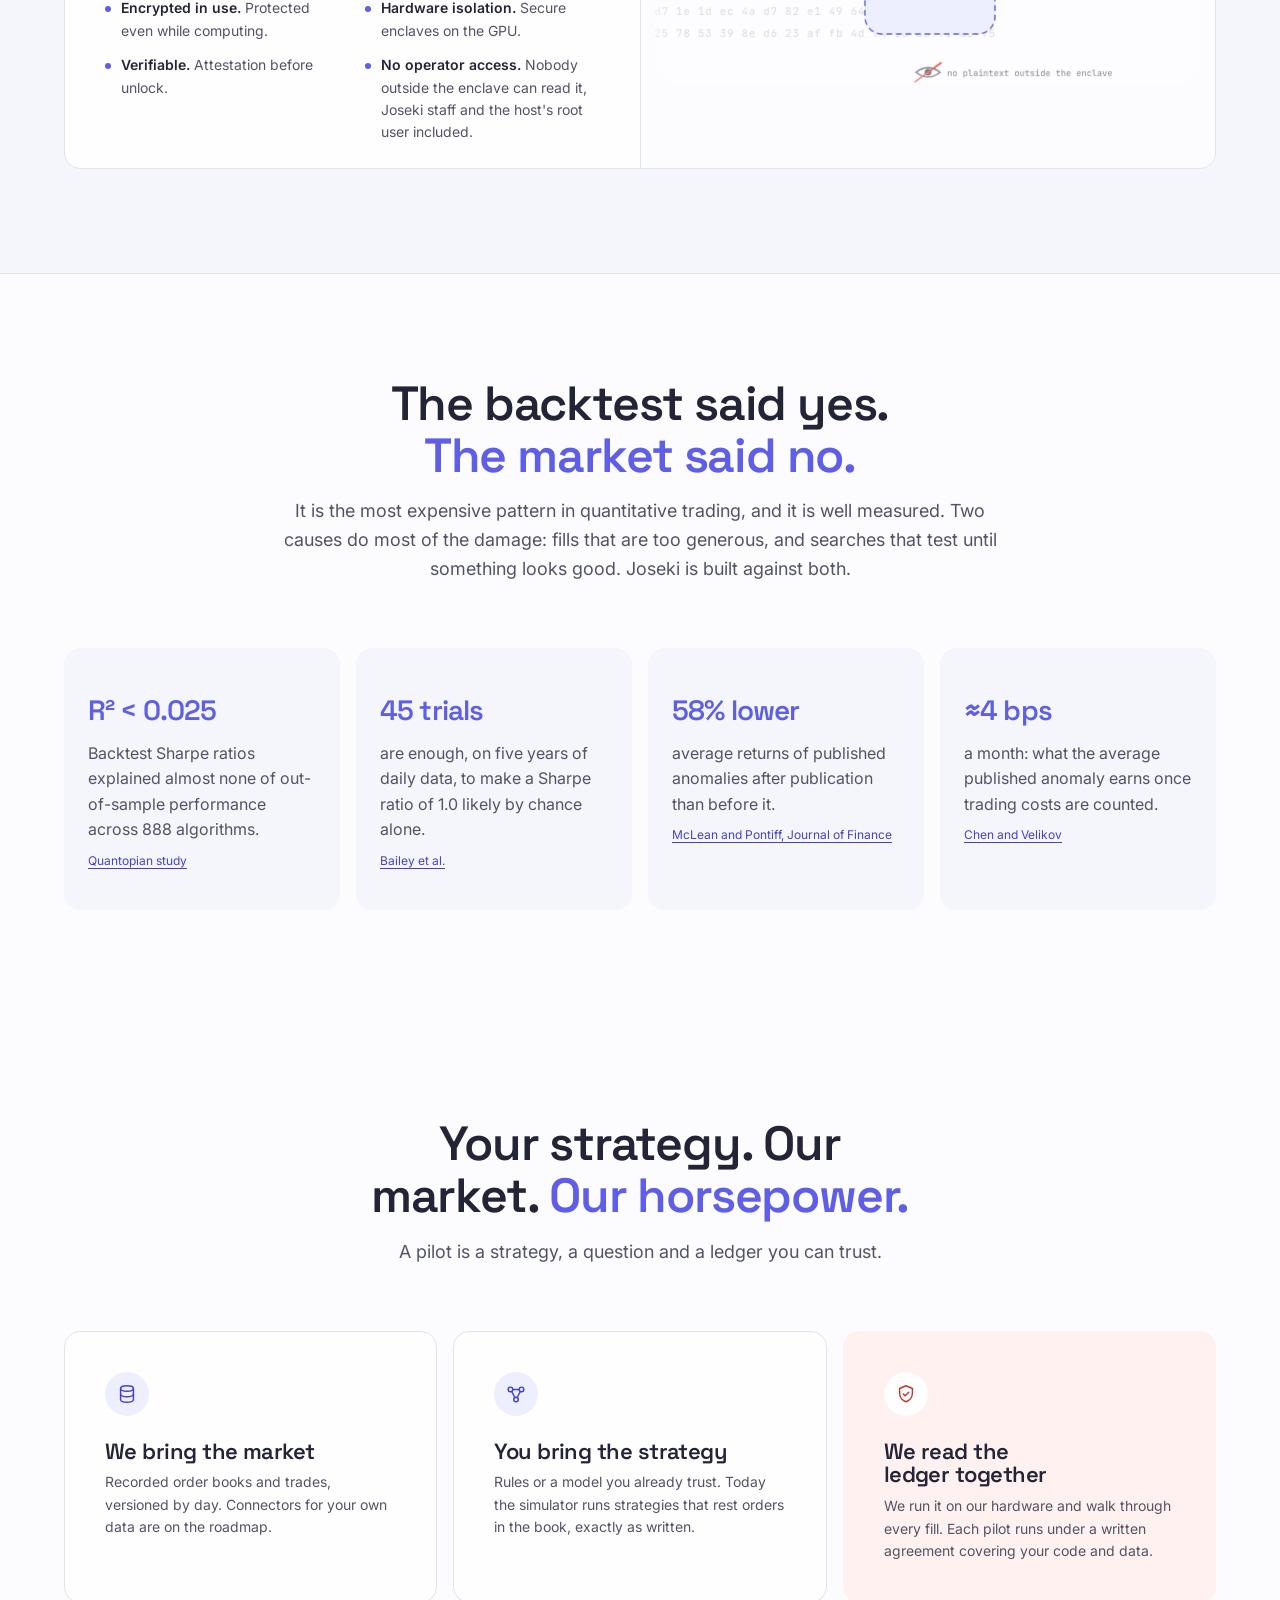
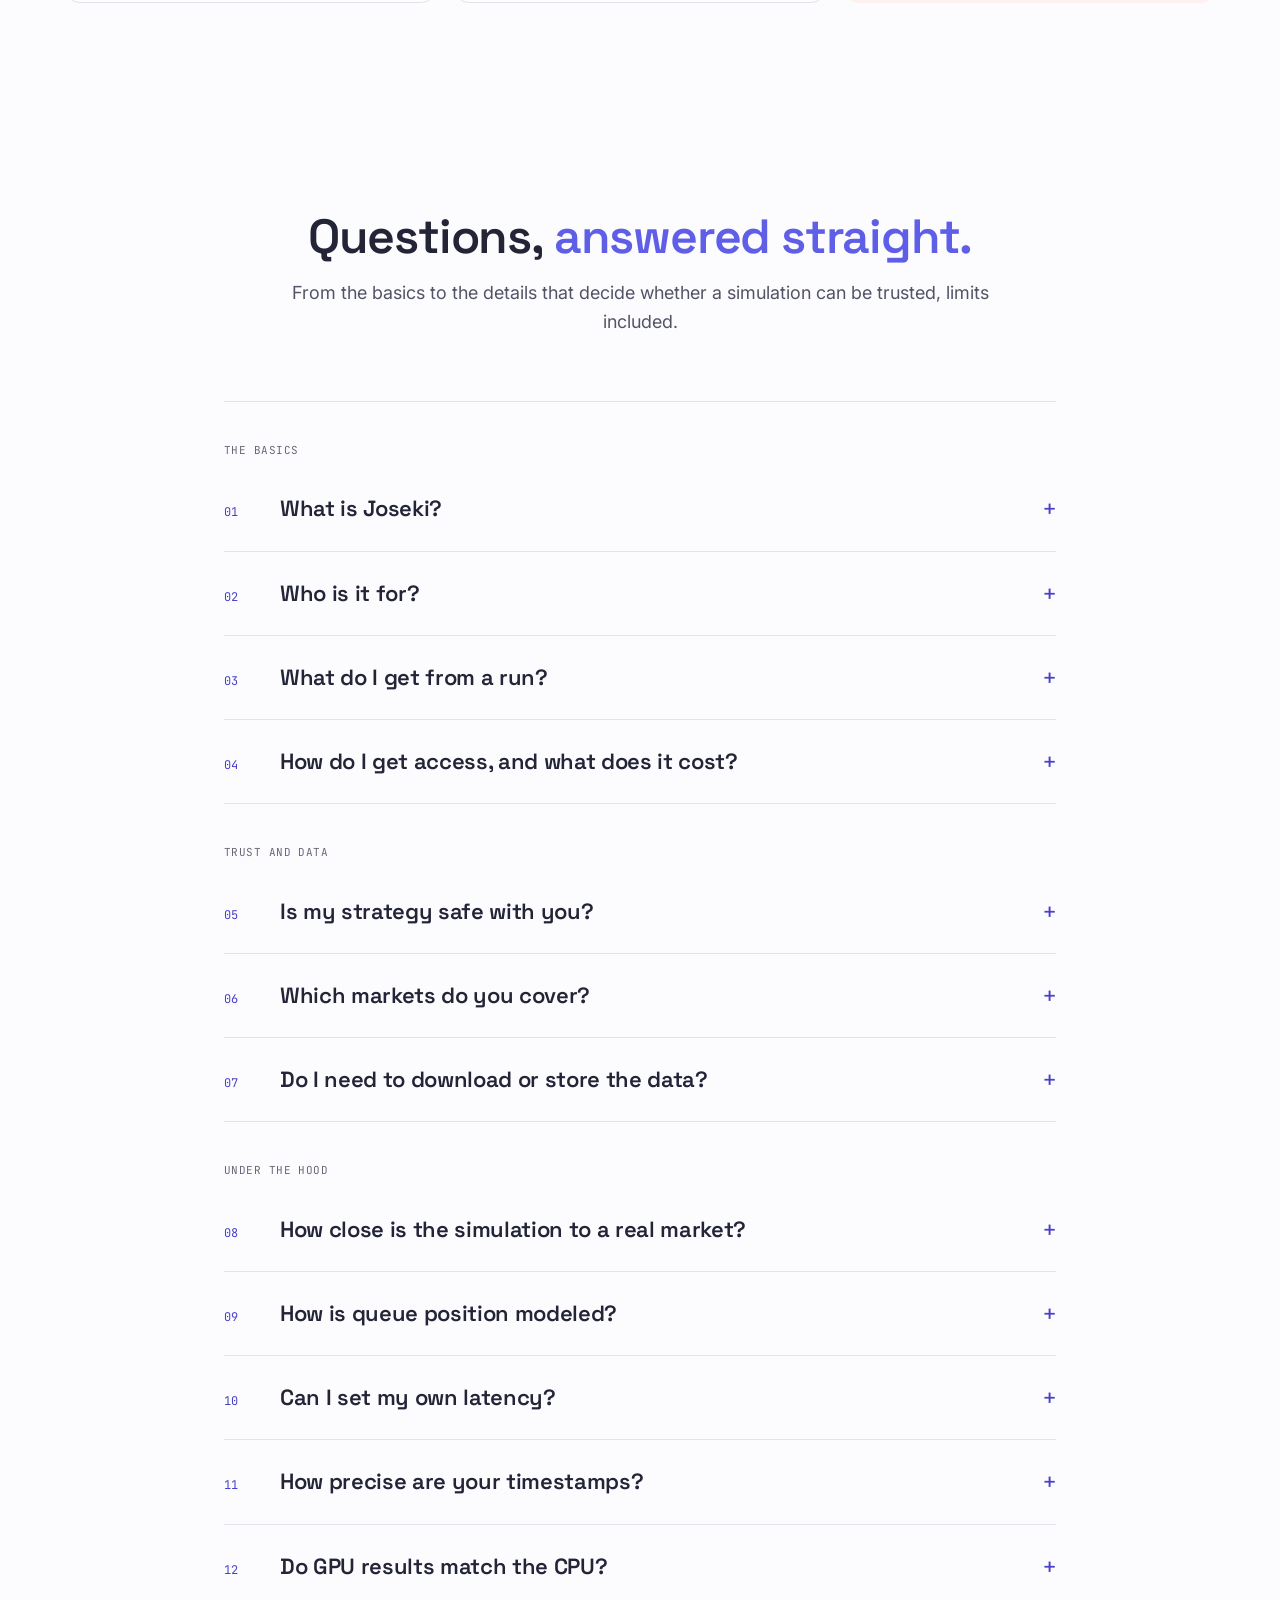
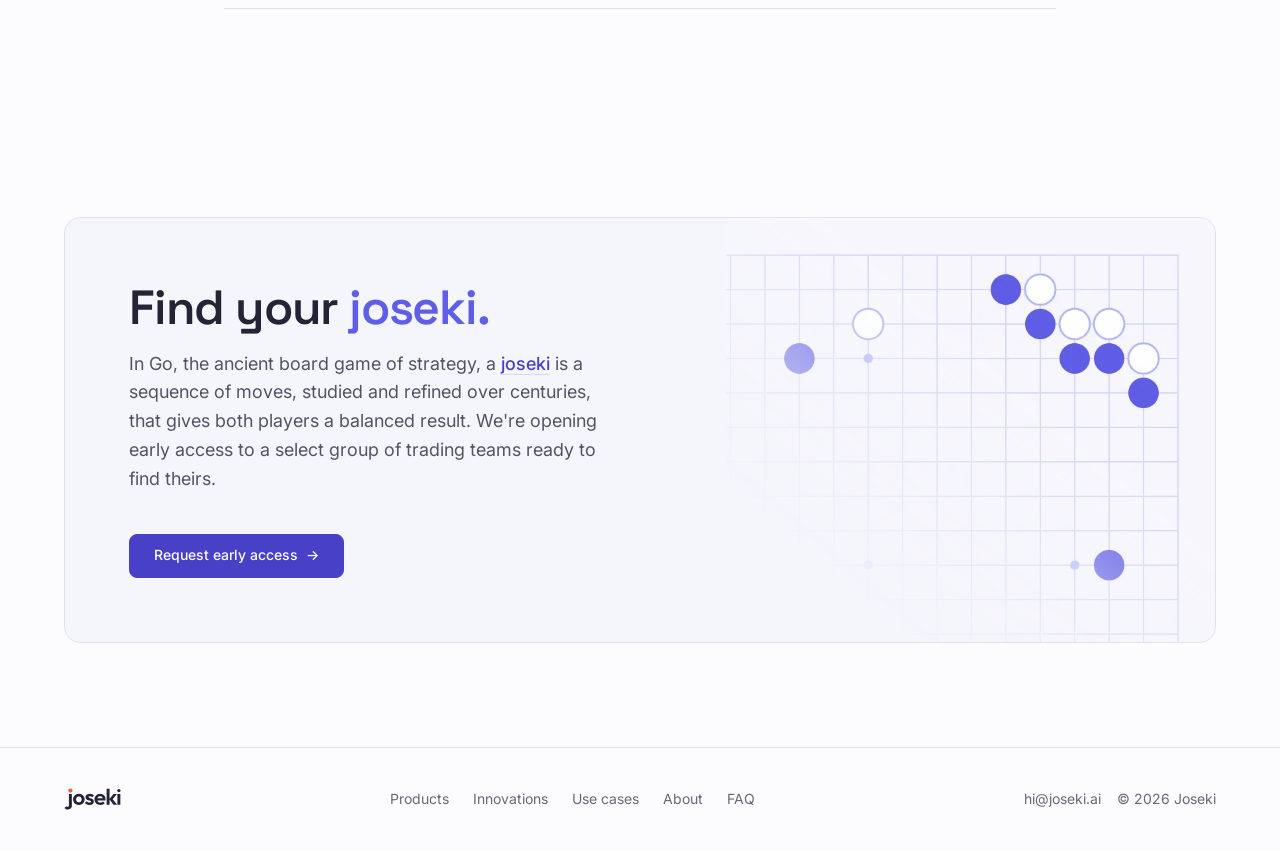
==== commit 66eac484: "Stylesheet without the unused status-chip rules" ====
--- a/index.html
+++ b/index.html
@@ -11,7 +11,7 @@
   <link rel="preconnect" href="https://fonts.googleapis.com" />
   <link rel="preconnect" href="https://fonts.gstatic.com" crossorigin />
   <link rel="stylesheet" href="https://fonts.googleapis.com/css2?family=Space+Grotesk:wght@500;600;700&family=Inter:wght@400;500;600&family=JetBrains+Mono:wght@400;500&display=swap" />
-  <link rel="stylesheet" href="/css/styles.css?v=44cb8eff" />
+  <link rel="stylesheet" href="/css/styles.css?v=ee120d34" />
   <link rel="icon" href="/img/favicon-32.png?v=bb30afc0" sizes="32x32" type="image/png" />
   <link rel="icon" href="/img/favicon.svg?v=612ca15e" type="image/svg+xml" />
   <link rel="apple-touch-icon" href="/img/apple-touch-icon.png?v=7920d79d" />
--- a/css/styles.css
+++ b/css/styles.css
@@ -452,21 +452,6 @@
 
 /* ---------- To confirm · facts only the founder can supply ---------- */
 
-/* ---------- Status chips · Live / Pilot / Roadmap ---------- */
-.chip {
-  display: inline-flex; align-items: center; gap: 0.4em;
-  padding: 0.1em 0.6em;
-  font-family: var(--font-mono); font-size: var(--text-2xs); font-weight: 500;
-  white-space: nowrap; letter-spacing: 0.02em;
-  border-radius: var(--radius-pill);
-  border: var(--rule-hair) solid currentColor;
-}
-.chip::before { content: ""; width: 6px; height: 6px; border-radius: 50%; background: currentColor; }
-.chip--ready { color: var(--color-ok-2); background: var(--color-ok-ghost); border-color: var(--color-ok-ghost); }
-.chip--proto { color: var(--color-accent-2); background: var(--color-accent-ghost); border-color: var(--color-accent-ghost); }
-.chip--roadmap { color: var(--color-ink-3); background: transparent; border-color: var(--color-rule-2); }
-.chip--roadmap::before { background: transparent; border: 1.5px solid currentColor; width: 5px; height: 5px; }
-
 /* ---------- Spec sheet · F3 tabular rows with hairlines ---------- */
 .spec { width: 100%; border-collapse: collapse; font-size: var(--text-sm); }
 .spec caption { text-align: left; font-family: var(--font-mono); font-size: var(--text-xs); color: var(--color-ink-3); padding-bottom: var(--space-sm); }
@@ -541,7 +526,6 @@
 .pipe li::before { content: ""; position: absolute; top: -8px; left: var(--space-sm); width: 13px; height: 13px; border-radius: 50%; background: var(--color-surface); border: 3px solid var(--color-accent); }
 .pipe li:nth-child(n+6)::before { border-color: var(--color-accent-soft); }
 .pipe strong { display: block; font-family: var(--font-display); font-size: var(--text-sm); color: var(--color-ink); }
-.pipe .chip { margin-top: var(--space-2xs); }
 
 /* ---------- Stories · use cases as problem → in Joseki → result ---------- */
 .stories { display: grid; grid-template-columns: repeat(2, minmax(0, 1fr)); gap: var(--space-lg); }
@@ -552,7 +536,6 @@
   border: var(--rule-hair) solid var(--color-rule);
   border-radius: var(--radius-lg);
 }
-.story > .chip { align-self: flex-start; }
 .story h3 { font-size: var(--text-2xl); margin-top: var(--space-sm); }
 .story > p { margin-top: var(--space-sm); color: var(--color-ink-2); }
 .story__flow { margin: var(--space-lg) 0 0; display: grid; gap: var(--space-sm); }
@@ -701,14 +684,12 @@
 .faq__a p + p { margin-top: var(--space-sm); }
 .faq__a a { color: var(--color-accent-2); text-underline-offset: 3px; }
 .faq__level { display: block; margin: var(--space-xl) 0 0; padding-bottom: var(--space-xs); font-family: var(--font-mono); font-size: var(--text-2xs); color: var(--color-ink-3); letter-spacing: 0.04em; text-transform: uppercase; }
-.card__label .chip, .split__text .card__label .chip { margin-left: var(--space-xs); vertical-align: 1px; }
 @media (max-width: 40rem) {
   .faq summary { grid-template-columns: 2rem minmax(0, 1fr) 1.25rem; gap: var(--space-sm); font-size: var(--text-lg); }
   .faq__a { padding: 0 0 var(--space-lg) calc(2rem + var(--space-sm)); }
 }
 
-/* ---------- Product pages · status beside the eyebrow, wide art, stated limits ---------- */
-.page-head .chip { margin-left: var(--space-xs); vertical-align: 2px; }
+/* ---------- Product pages · wide art, stated limits ---------- */
 .art-figure { margin: 0; padding: var(--space-lg); background: var(--color-surface); border: var(--rule-hair) solid var(--color-rule); border-radius: var(--radius-lg); }
 .art-figure img { display: block; width: 100%; height: auto; }
 .art-figure figcaption { margin-top: var(--space-sm); font-size: var(--text-sm); color: var(--color-ink-3); }
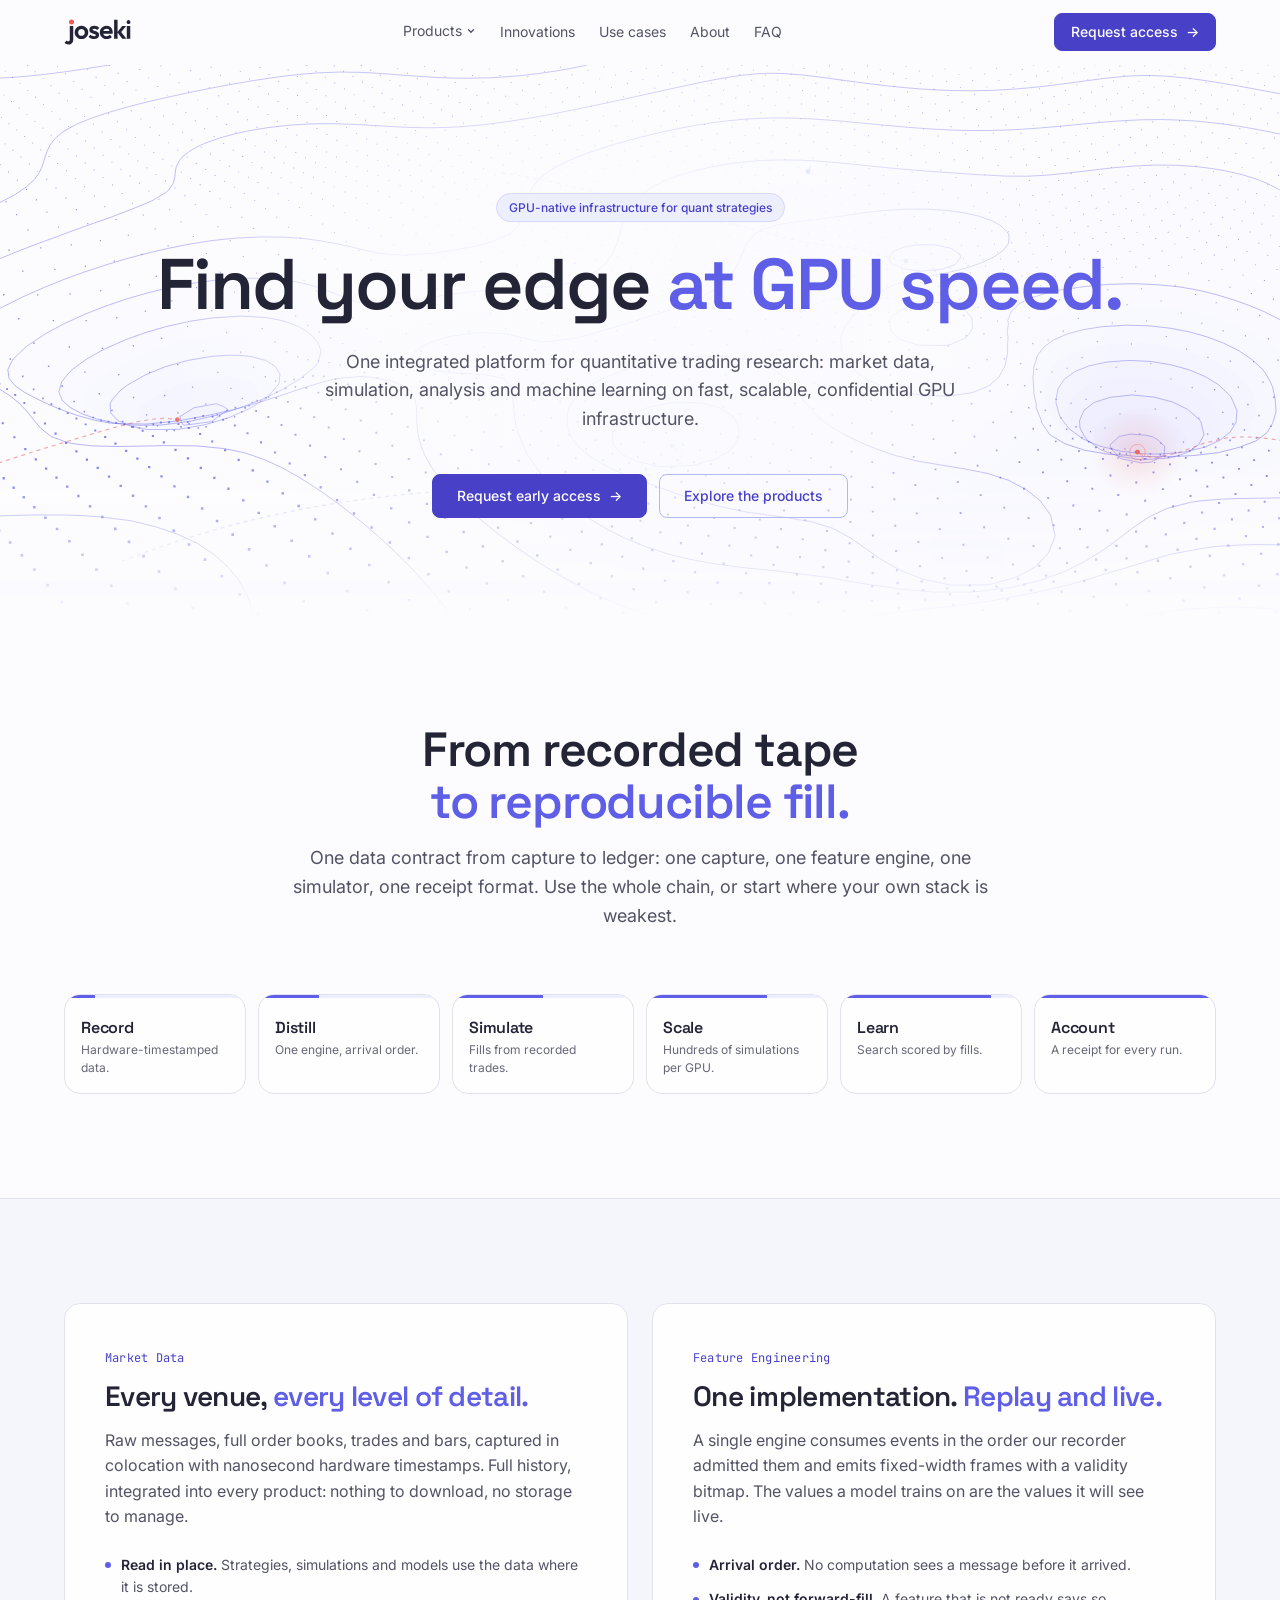
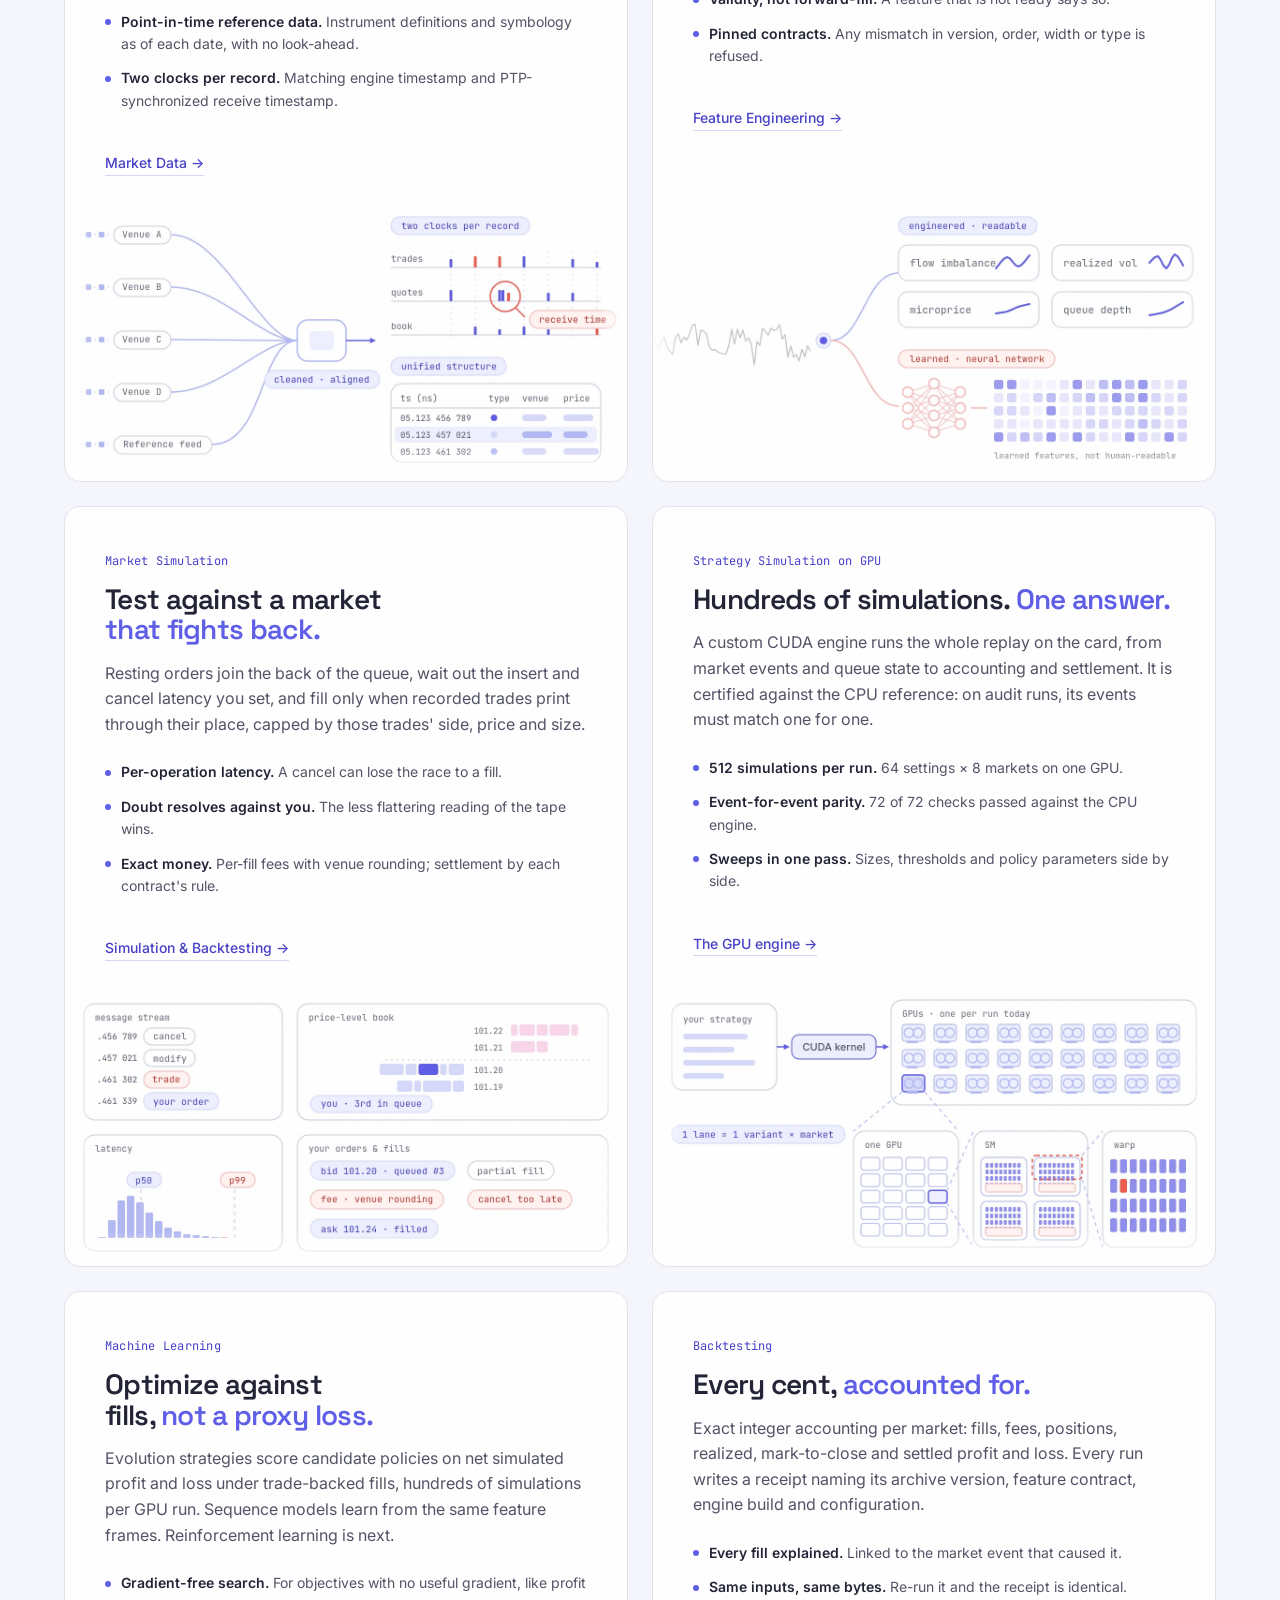
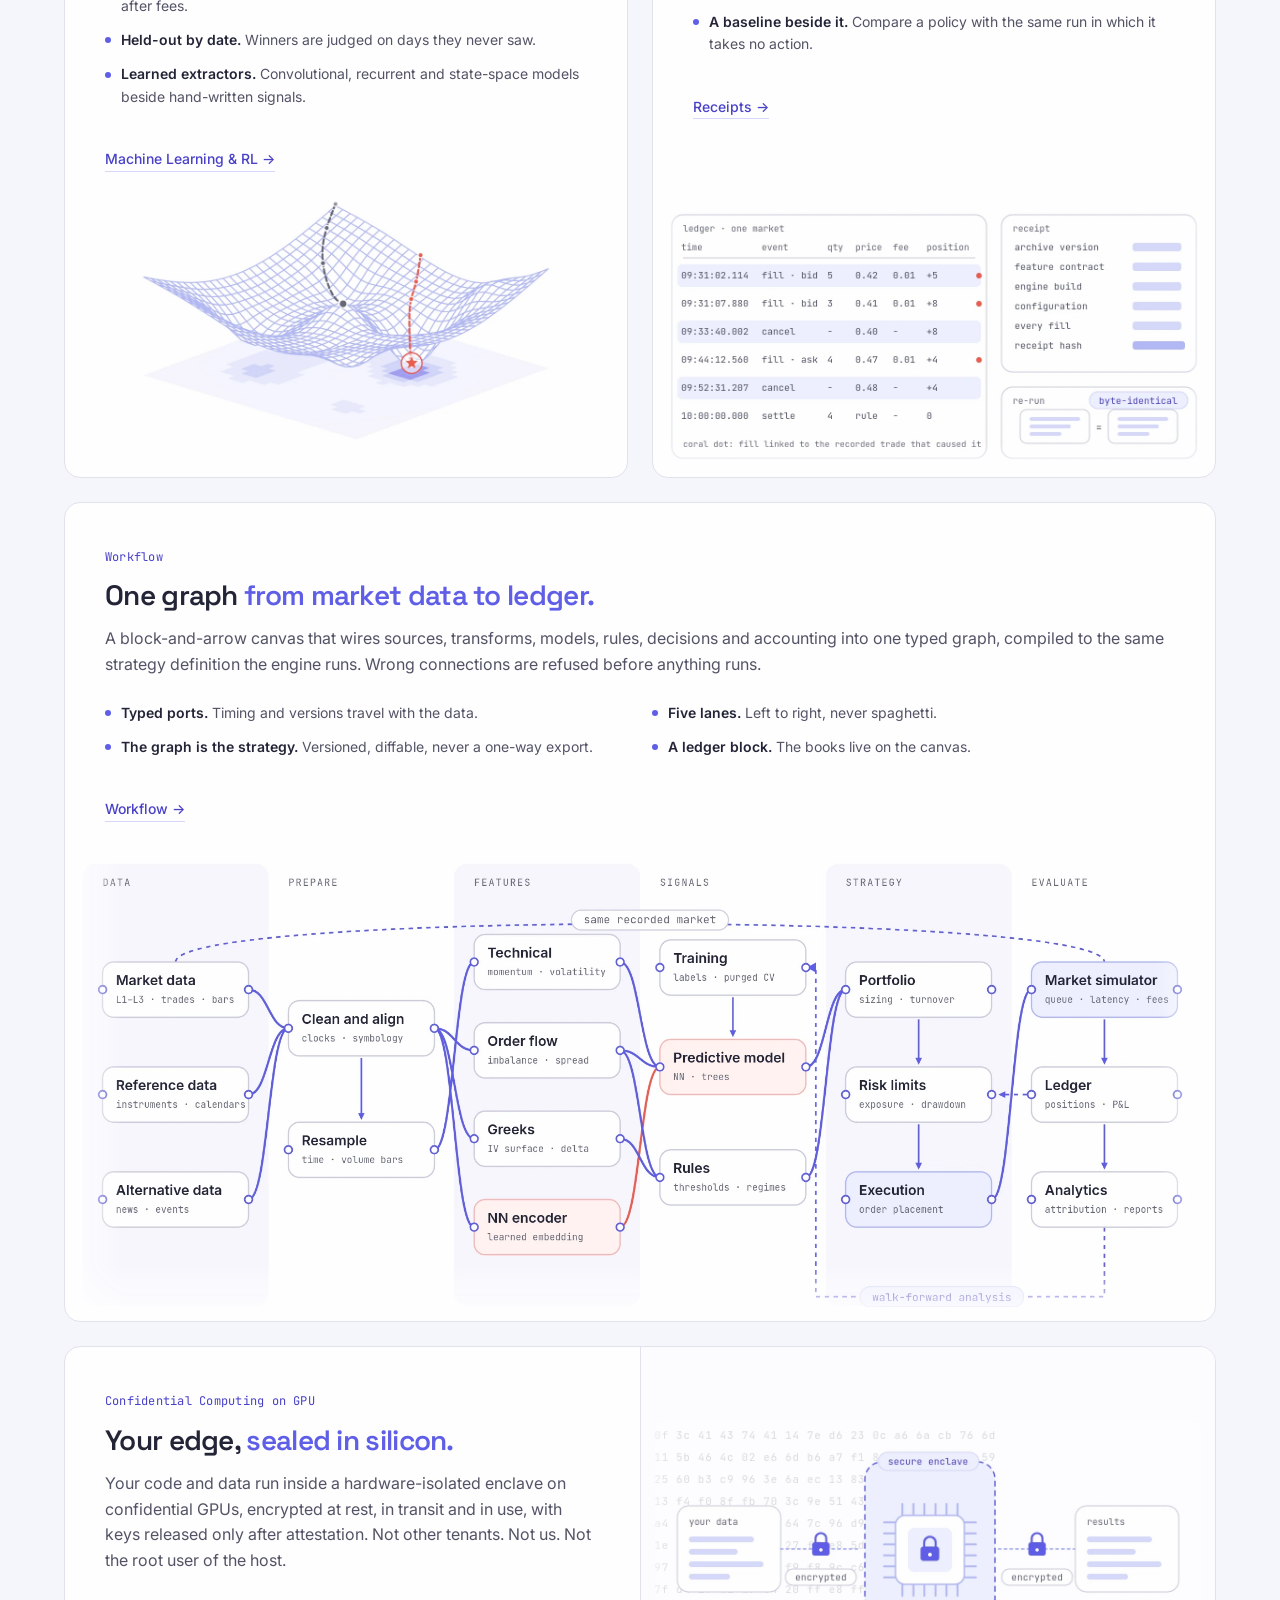
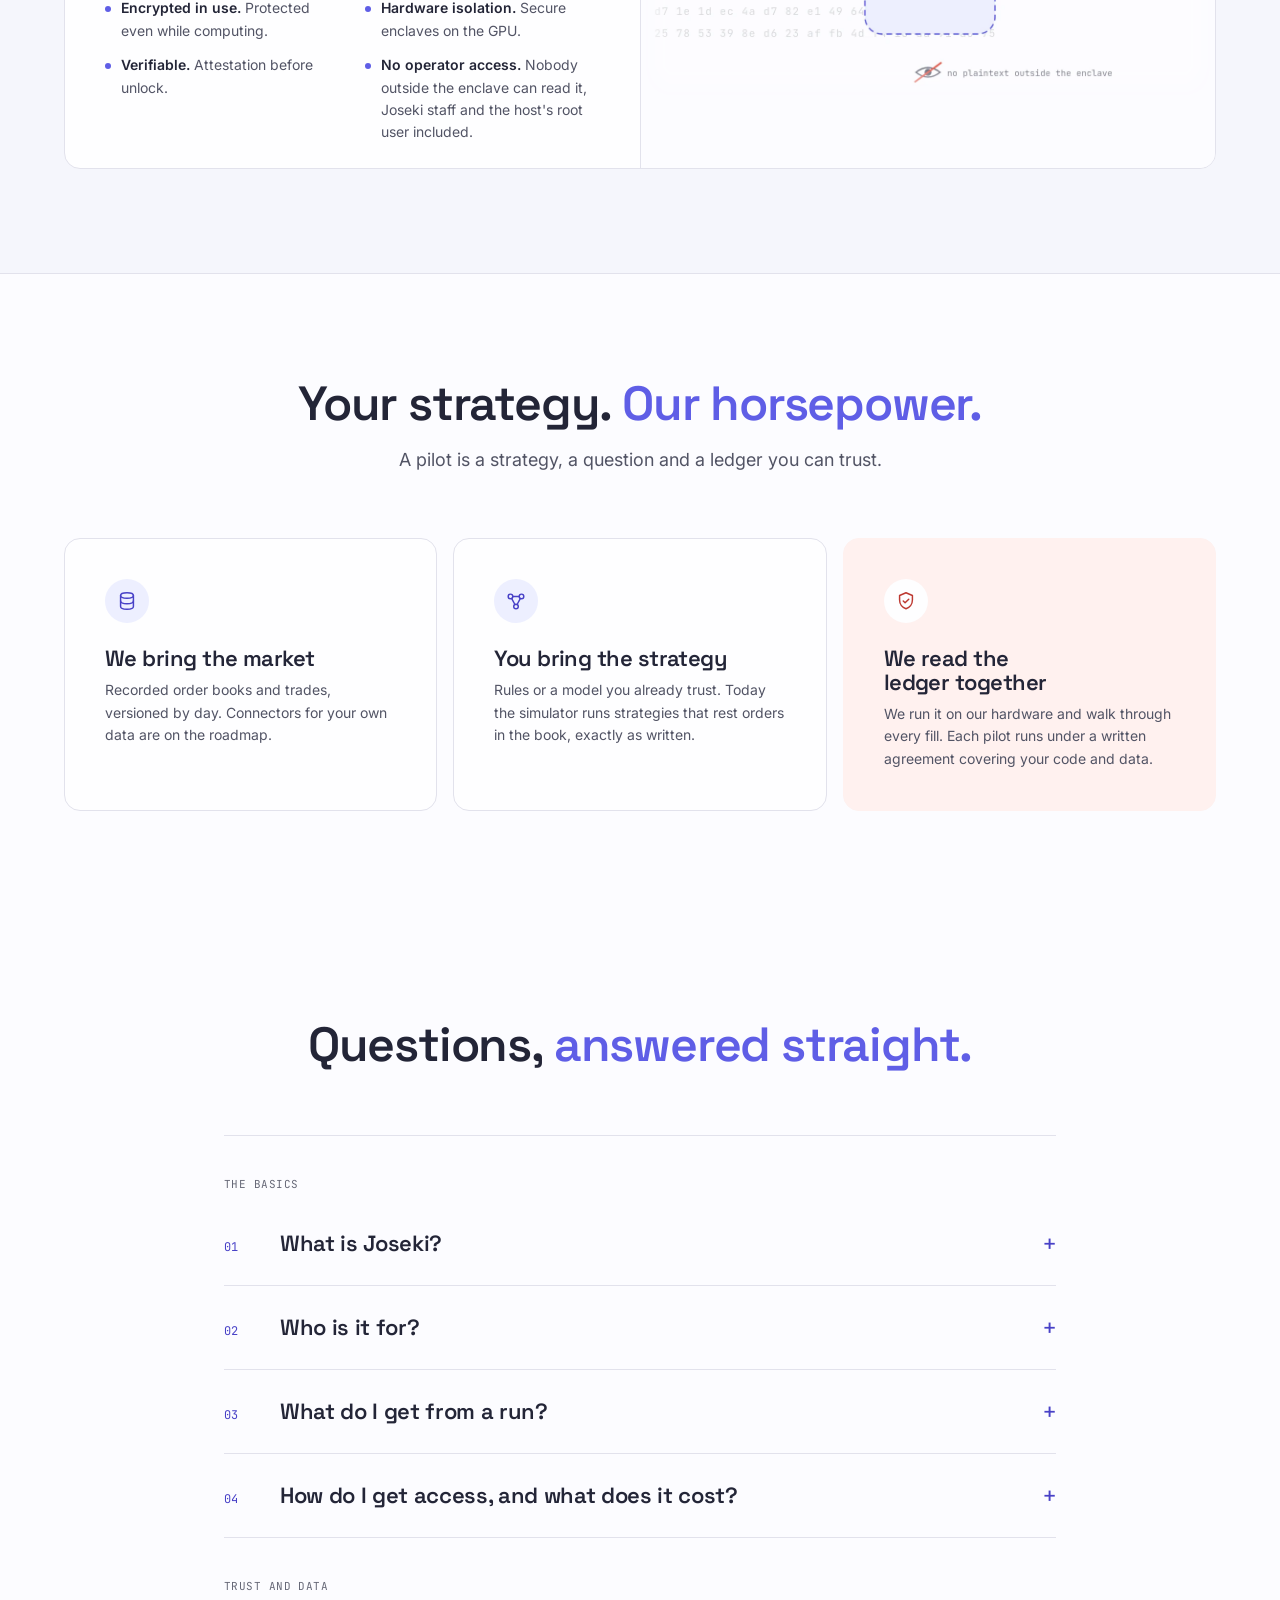
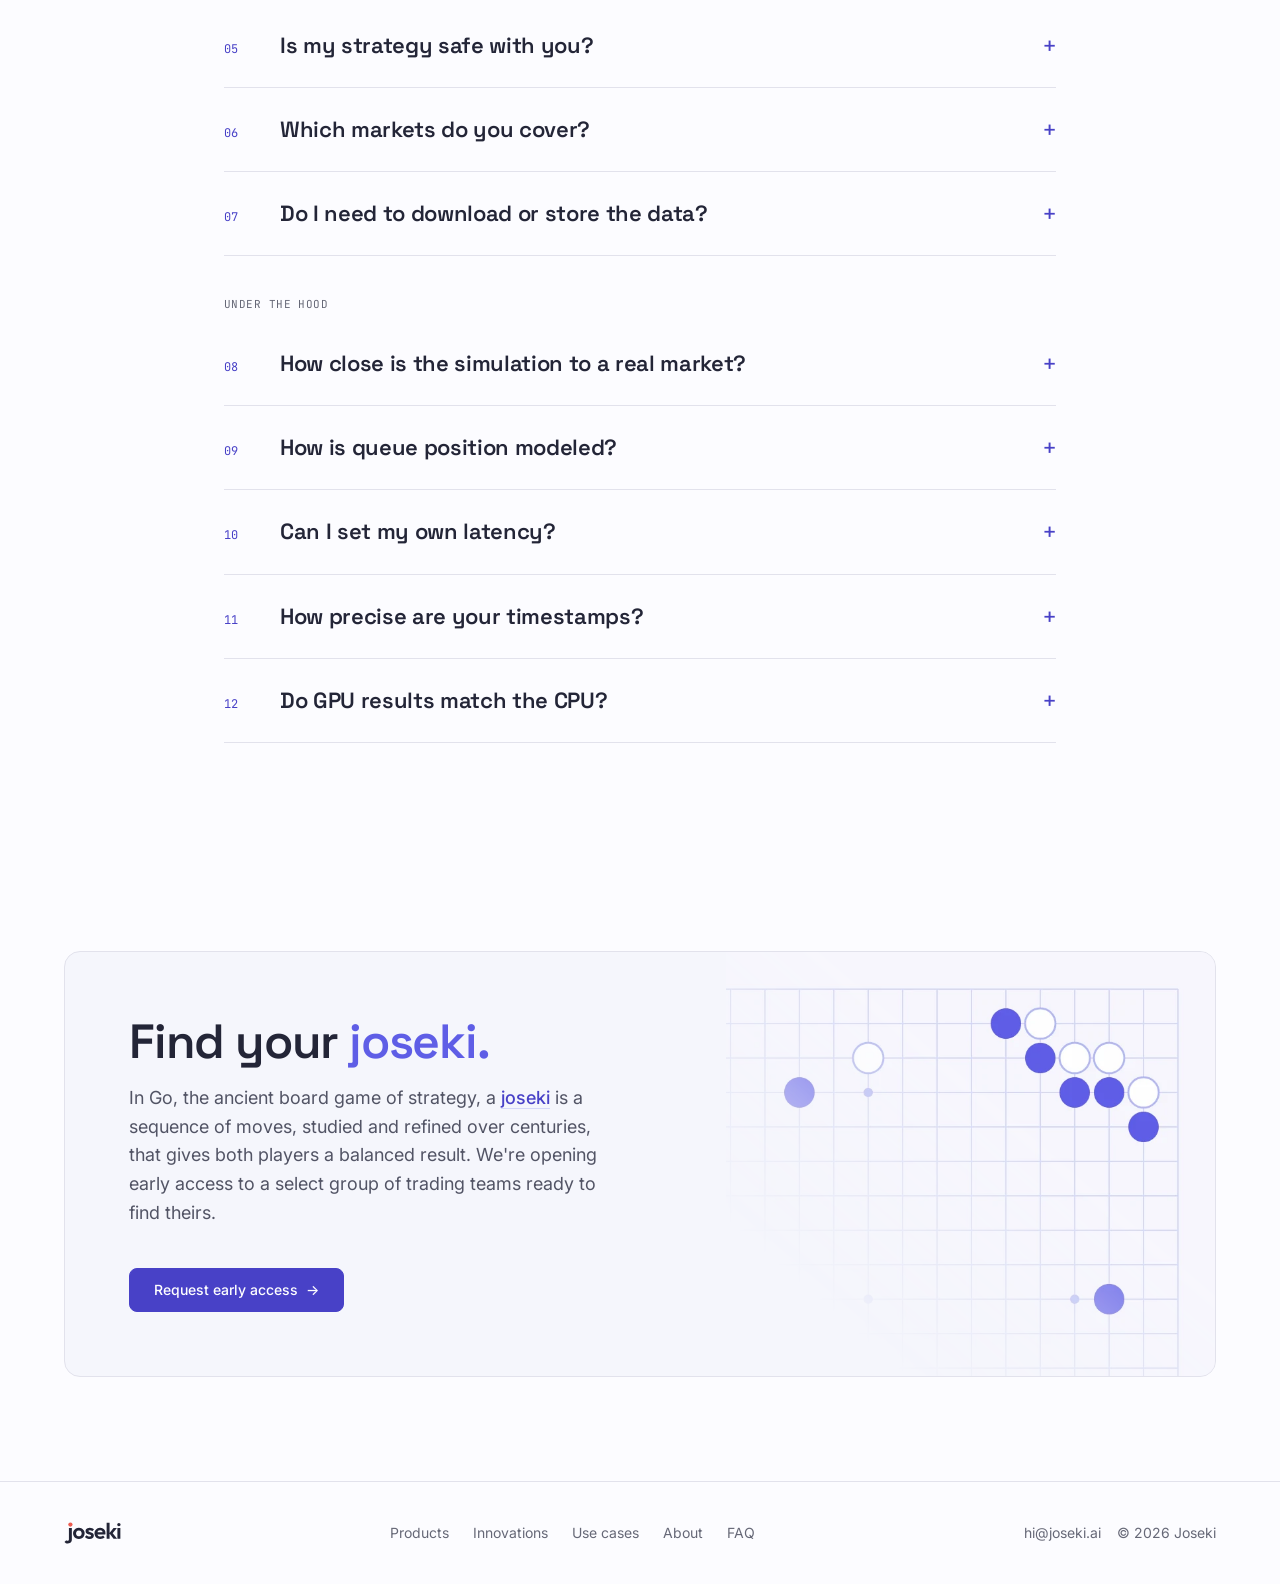
==== commit a4d2a205: "Home page: figures section removed, pilot heading shortened, FAQ intro removed" ====
--- a/index.html
+++ b/index.html
@@ -11,7 +11,7 @@
   <link rel="preconnect" href="https://fonts.googleapis.com" />
   <link rel="preconnect" href="https://fonts.gstatic.com" crossorigin />
   <link rel="stylesheet" href="https://fonts.googleapis.com/css2?family=Space+Grotesk:wght@500;600;700&family=Inter:wght@400;500;600&family=JetBrains+Mono:wght@400;500&display=swap" />
-  <link rel="stylesheet" href="/css/styles.css?v=ee120d34" />
+  <link rel="stylesheet" href="/css/styles.css?v=0bc73565" />
   <link rel="icon" href="/img/favicon-32.png?v=bb30afc0" sizes="32x32" type="image/png" />
   <link rel="icon" href="/img/favicon.svg?v=612ca15e" type="image/svg+xml" />
   <link rel="apple-touch-icon" href="/img/apple-touch-icon.png?v=7920d79d" />
@@ -220,23 +220,10 @@
     </section>
 
     <!-- Why backtests flatter · third-party evidence plus our own measurement -->
-    <section class="section wrap" id="difference">
-      <div class="head">
-        <h2>The backtest said yes. <span class="hl">The market said no.</span></h2>
-        <p>It is the most expensive pattern in quantitative trading, and it is well measured. Two causes do most of the damage: fills that are too generous, and searches that test until something looks good. Joseki is built against both.</p>
-      </div>
-      <dl class="facts facts--evidence">
-        <div class="fact"><dt>R² &lt; 0.025</dt><dd>Backtest Sharpe ratios explained almost none of out-of-sample performance across 888 algorithms. <small><a href="https://quantpedia.com/quantopians-academic-paper-about-in-vs-out-of-sample-performance-of-trading-alg/">Quantopian study</a></small></dd></div>
-        <div class="fact"><dt>45 trials</dt><dd>are enough, on five years of daily data, to make a Sharpe ratio of 1.0 likely by chance alone. <small><a href="https://www.davidhbailey.com/dhbpapers/overfit-tools-at.pdf">Bailey et al.</a></small></dd></div>
-        <div class="fact"><dt>58% lower</dt><dd>average returns of published anomalies after publication than before it. <small><a href="https://doi.org/10.1111/jofi.12365">McLean and Pontiff, Journal of Finance</a></small></dd></div>
-        <div class="fact"><dt>≈4 bps</dt><dd>a month: what the average published anomaly earns once trading costs are counted. <small><a href="https://www.federalreserve.gov/econres/feds/zeroing-in-on-the-expected-returns-of-anomalies.htm">Chen and Velikov</a></small></dd></div>
-      </dl>
-    </section>
-
     <!-- How a pilot works · three entry cards -->
     <section class="section wrap" id="byo">
       <div class="head">
-        <h2>Your strategy. Our market. <span class="hl">Our horsepower.</span></h2>
+        <h2>Your strategy. <span class="hl">Our horsepower.</span></h2>
         <p>A pilot is a strategy, a question and a ledger you can trust.</p>
       </div>
       <div class="entries">
@@ -268,7 +255,6 @@
     <section class="section wrap" id="faq">
       <div class="head">
         <h2>Questions, <span class="hl">answered straight.</span></h2>
-        <p>From the basics to the details that decide whether a simulation can be trusted, limits included.</p>
       </div>
       <div class="faq">
         <span class="faq__level">The basics</span>
--- a/css/styles.css
+++ b/css/styles.css
@@ -323,14 +323,6 @@
 }
 
 /* ---------- Why Joseki · word-led fact boxes ---------- */
-.facts { display: grid; grid-template-columns: repeat(4, minmax(0, 1fr)); gap: var(--space-md); margin: 0; }
-.fact {
-  padding: var(--space-xl) var(--space-lg);
-  background: var(--color-paper-2);
-  border-radius: var(--radius-lg);
-}
-.fact dt { font-family: var(--font-display); font-size: var(--text-3xl); font-weight: 600; letter-spacing: -0.03em; color: var(--color-accent); }
-.fact dd { margin: var(--space-xs) 0 0; color: var(--color-ink-2); }
 
 /* ---------- Bring your own · entry cards ---------- */
 .entries { display: grid; grid-template-columns: repeat(3, minmax(0, 1fr)); gap: var(--space-md); }
@@ -383,7 +375,6 @@
   .card--split { grid-template-columns: minmax(0, 1fr); }
   .card--split .card__art { border-left: 0; border-top: var(--rule-hair) solid var(--color-rule); }
   .rail { grid-template-columns: repeat(3, minmax(0, 1fr)); }
-  .facts { grid-template-columns: repeat(2, minmax(0, 1fr)); }
   .entries { grid-template-columns: minmax(0, 1fr); }
   .cta { grid-template-columns: minmax(0, 1fr); }
   .cta__art { min-height: 220px; }
@@ -415,7 +406,6 @@
 @media (max-width: 40rem) {
   .rail { grid-template-columns: repeat(2, minmax(0, 1fr)); }
   .points--2 { grid-template-columns: minmax(0, 1fr); }
-  .facts { grid-template-columns: minmax(0, 1fr); }
   .card__text { padding: var(--space-lg); }
   .hero__actions .btn, .cta .btn { width: 100%; }
 }
@@ -700,9 +690,6 @@
 .limits li strong { color: var(--color-ink); }
 .split__text .card__label + h2 { margin-top: var(--space-sm); }
 .split__text code, .story code, .prose code { font-family: var(--font-mono); font-size: 0.88em; padding: 0.05em 0.35em; color: var(--color-accent-2); background: var(--color-accent-ghost); border-radius: 4px; }
-.fact dd a { color: var(--color-accent-2); text-underline-offset: 3px; }
-.fact dd small { display: block; margin-top: var(--space-xs); font-size: var(--text-xs); color: var(--color-ink-3); }
-.facts--evidence .fact dt { font-size: var(--text-2xl); }
 @media (max-width: 40rem) {
   .art-figure { padding: var(--space-sm); }
   .limits { padding: var(--space-lg); }
